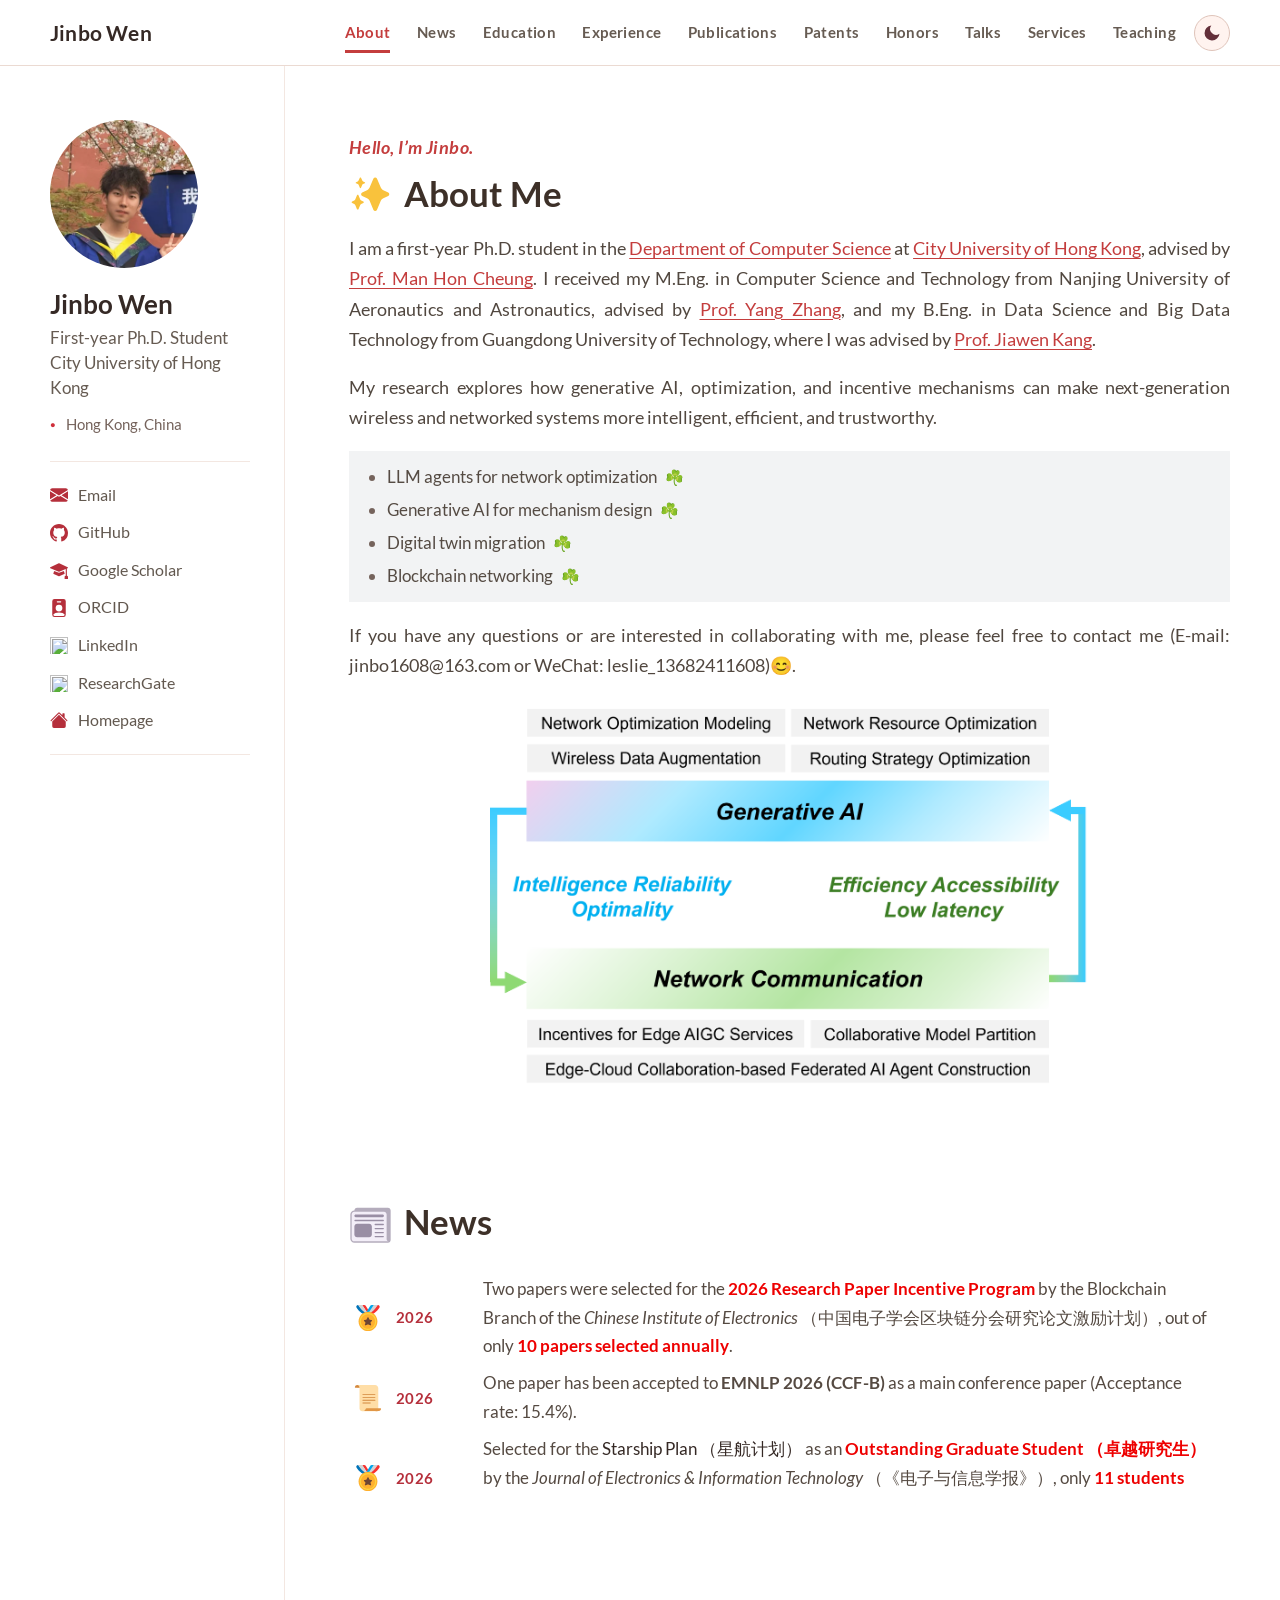
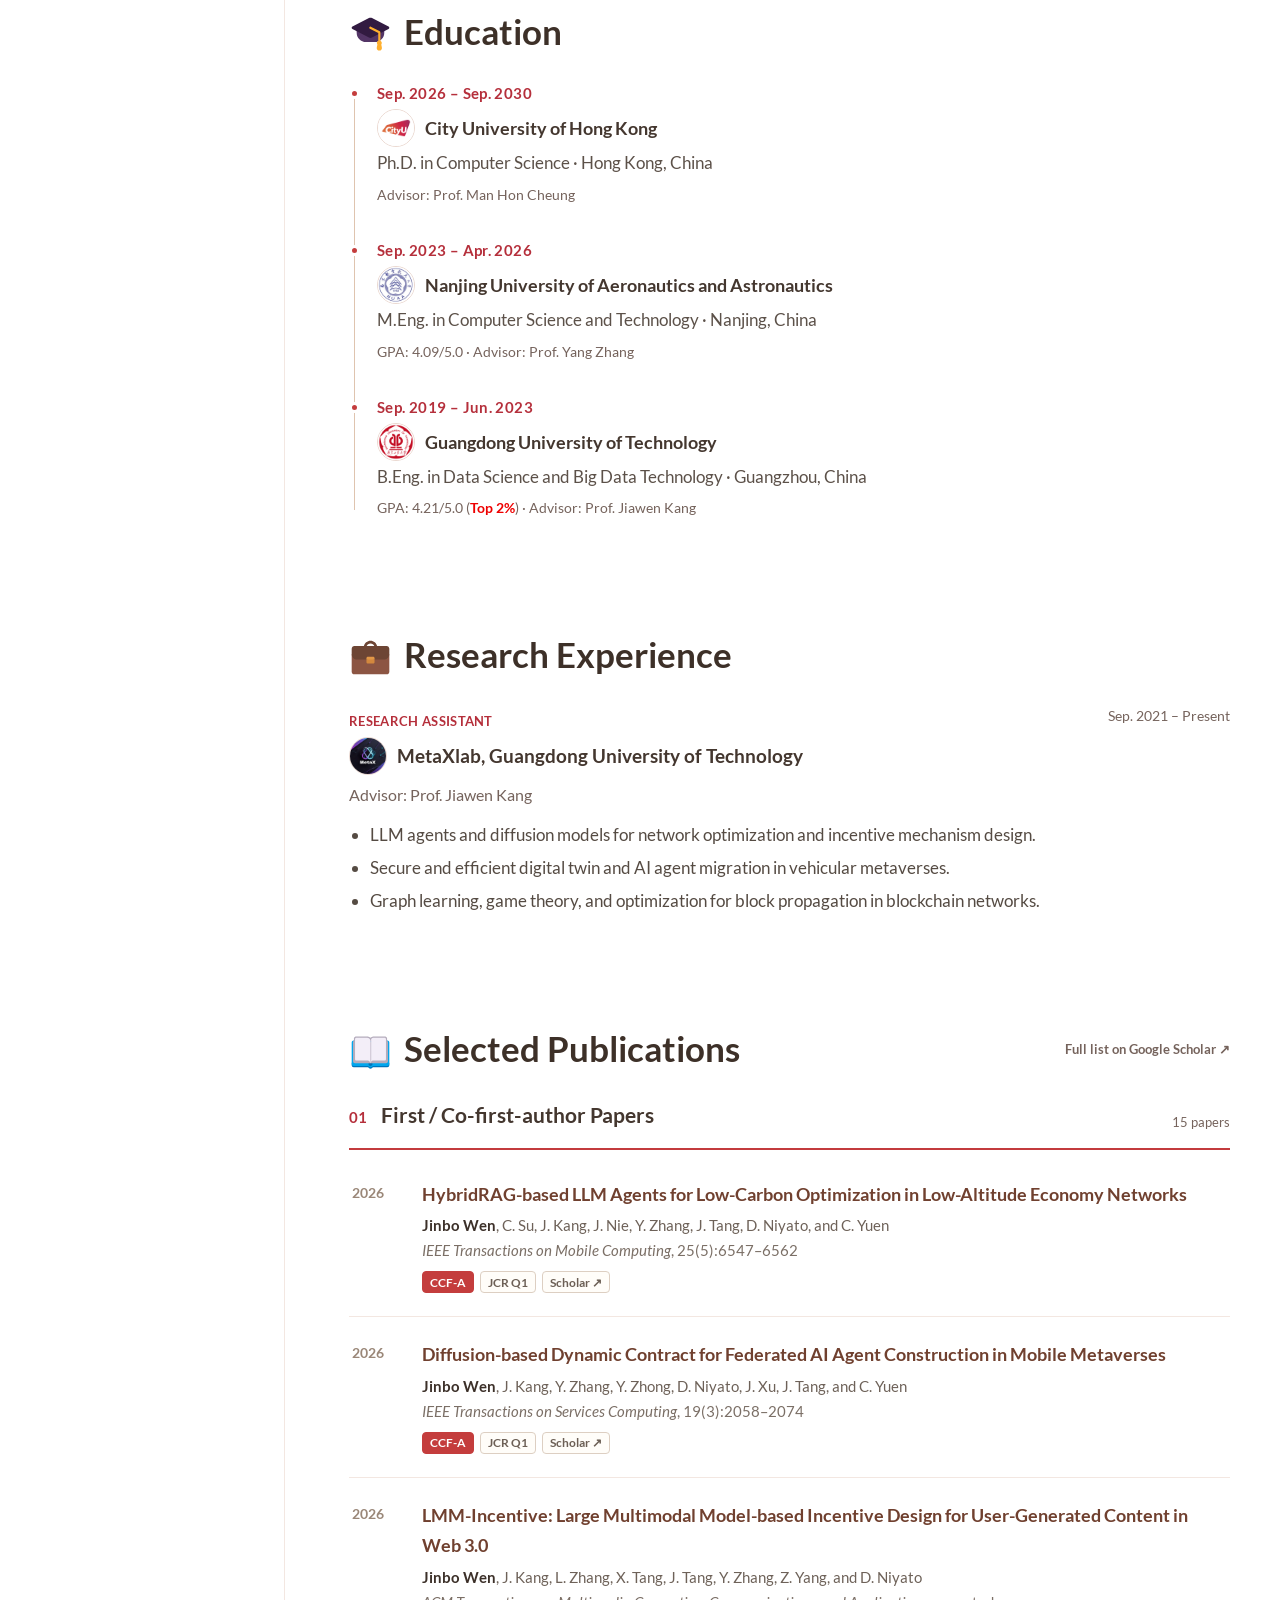
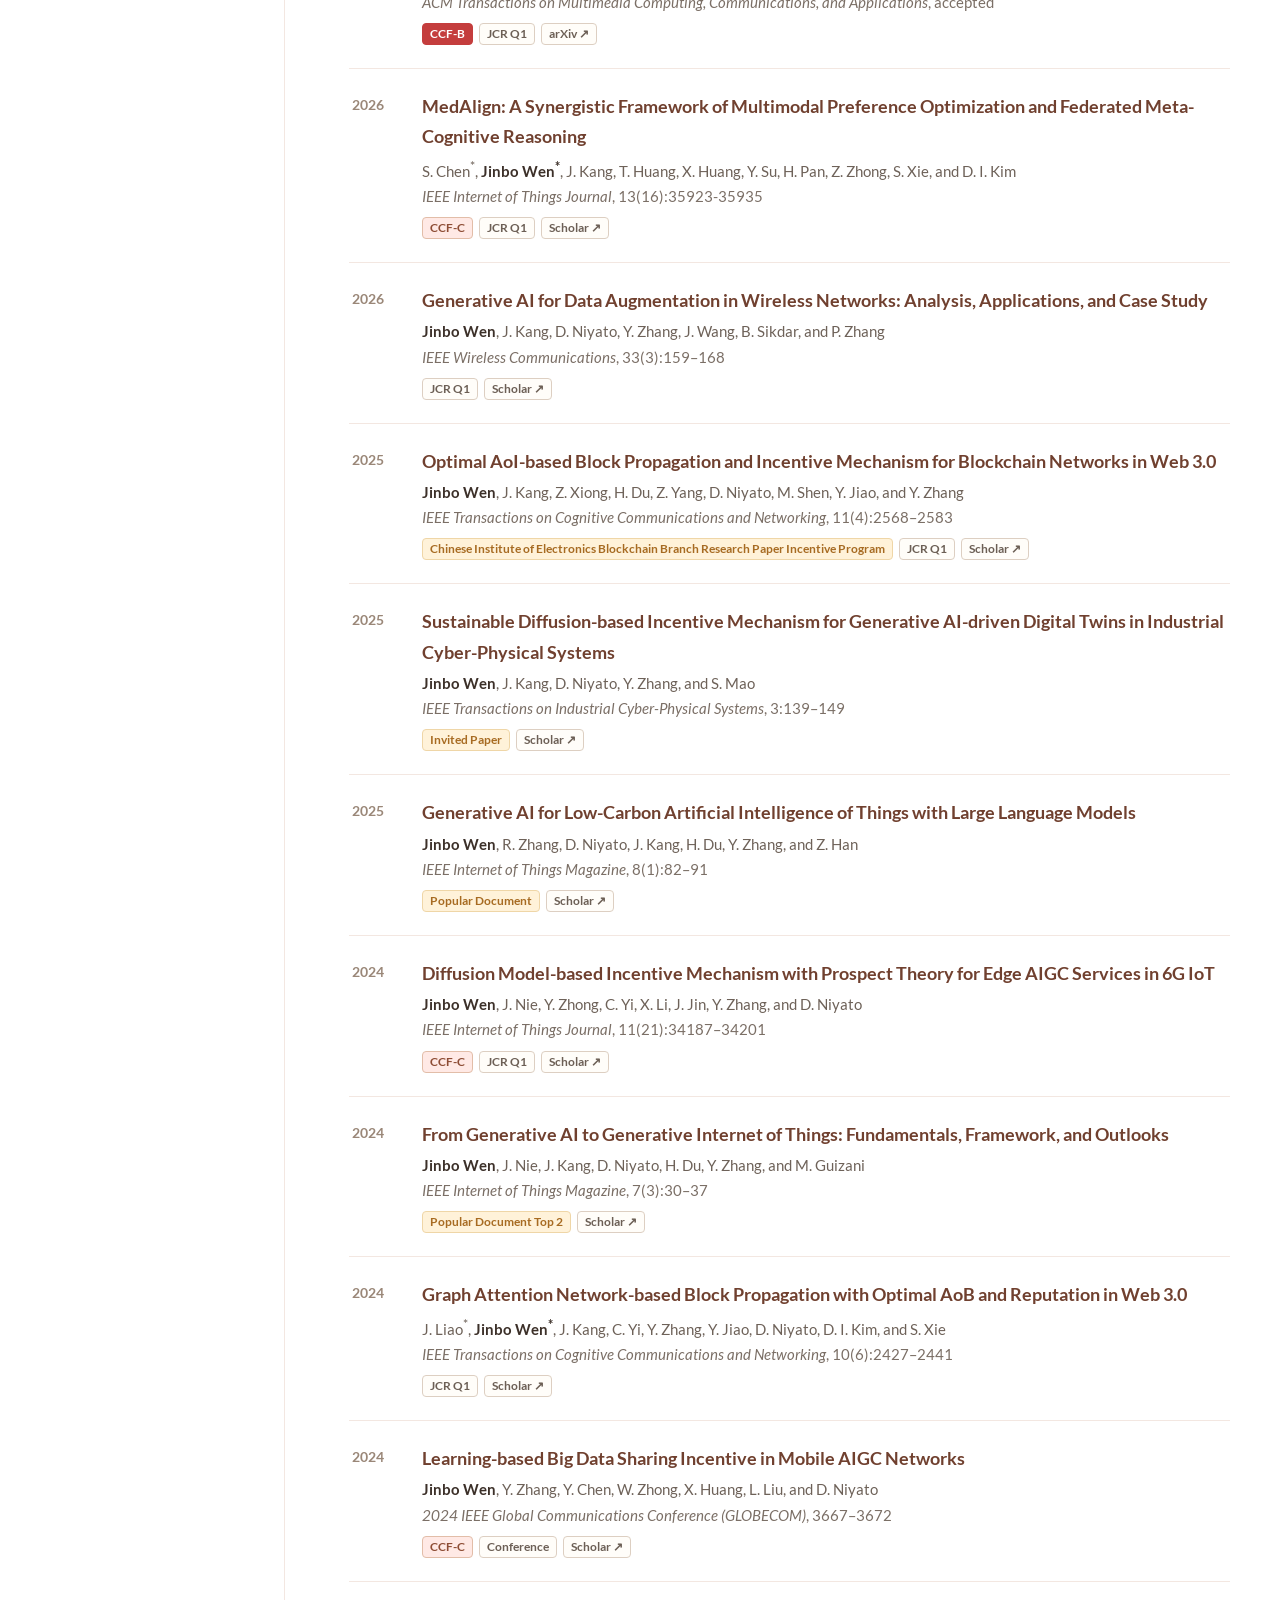
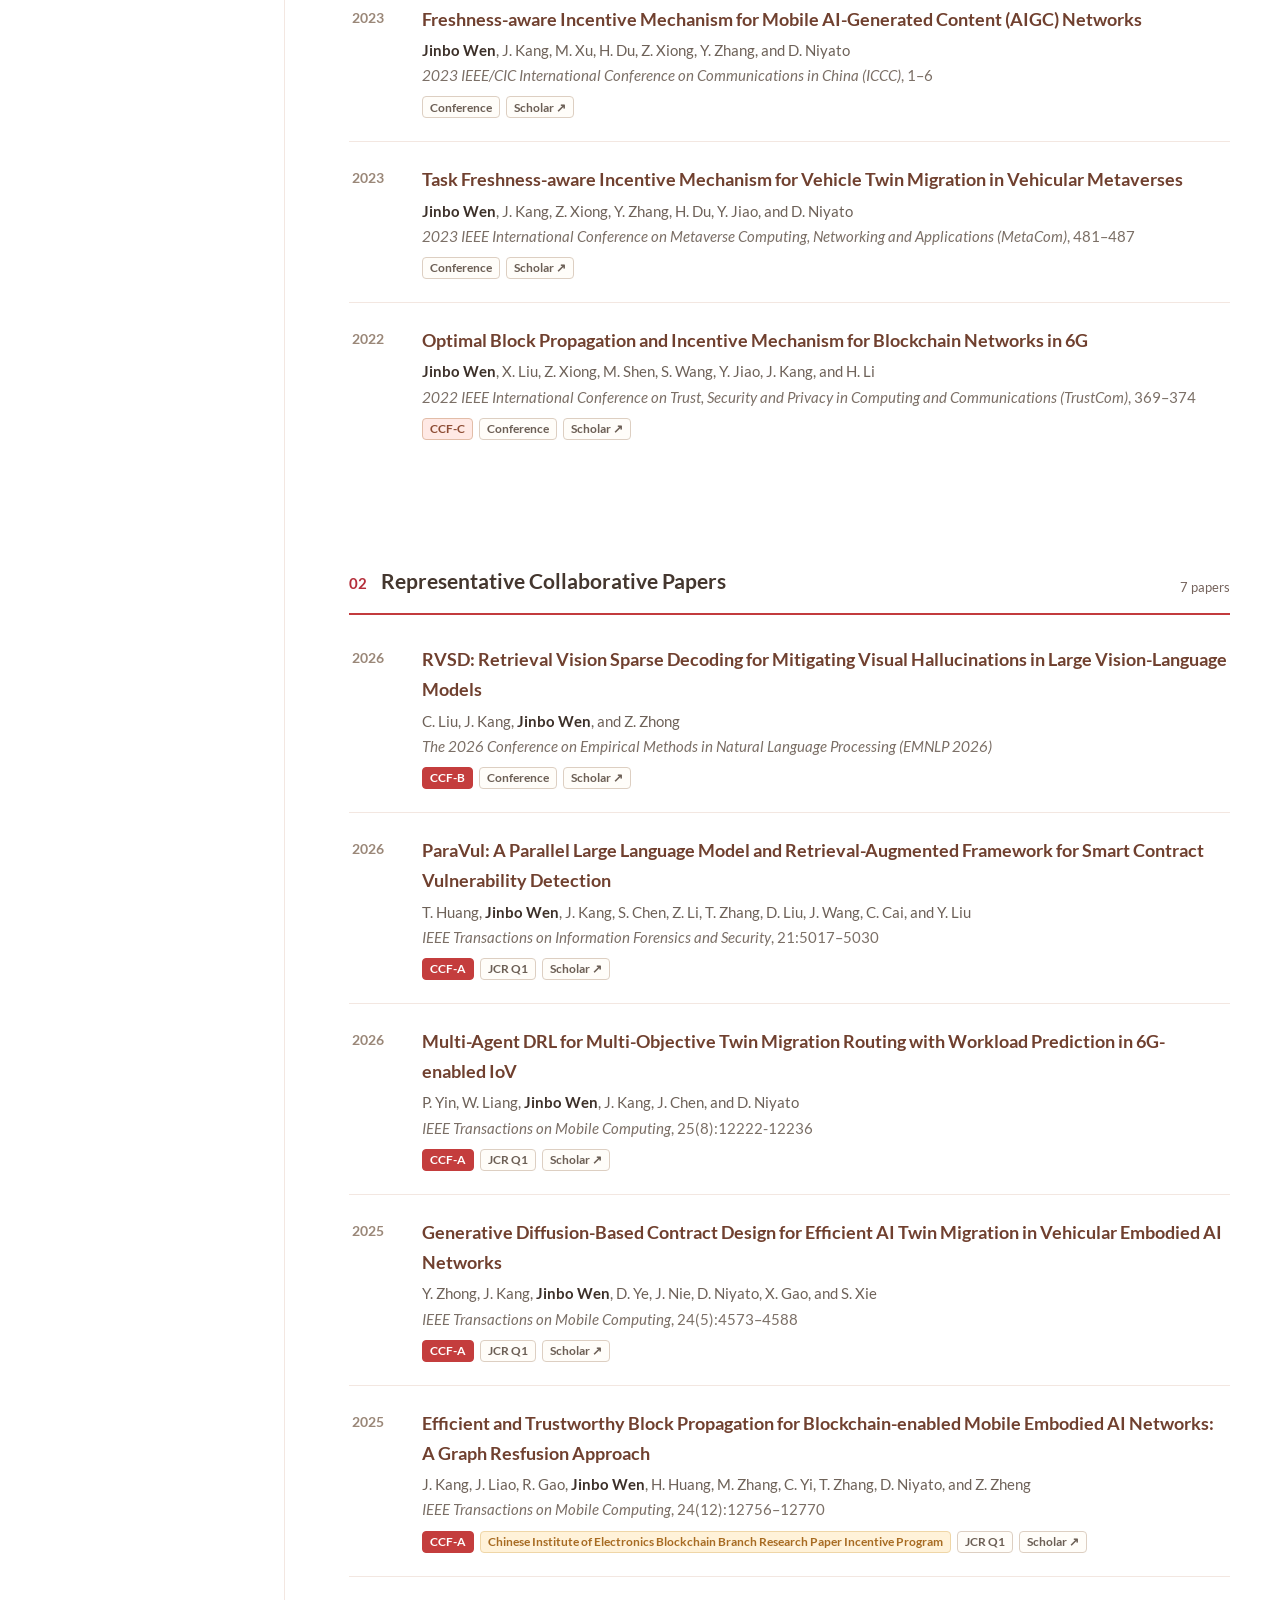
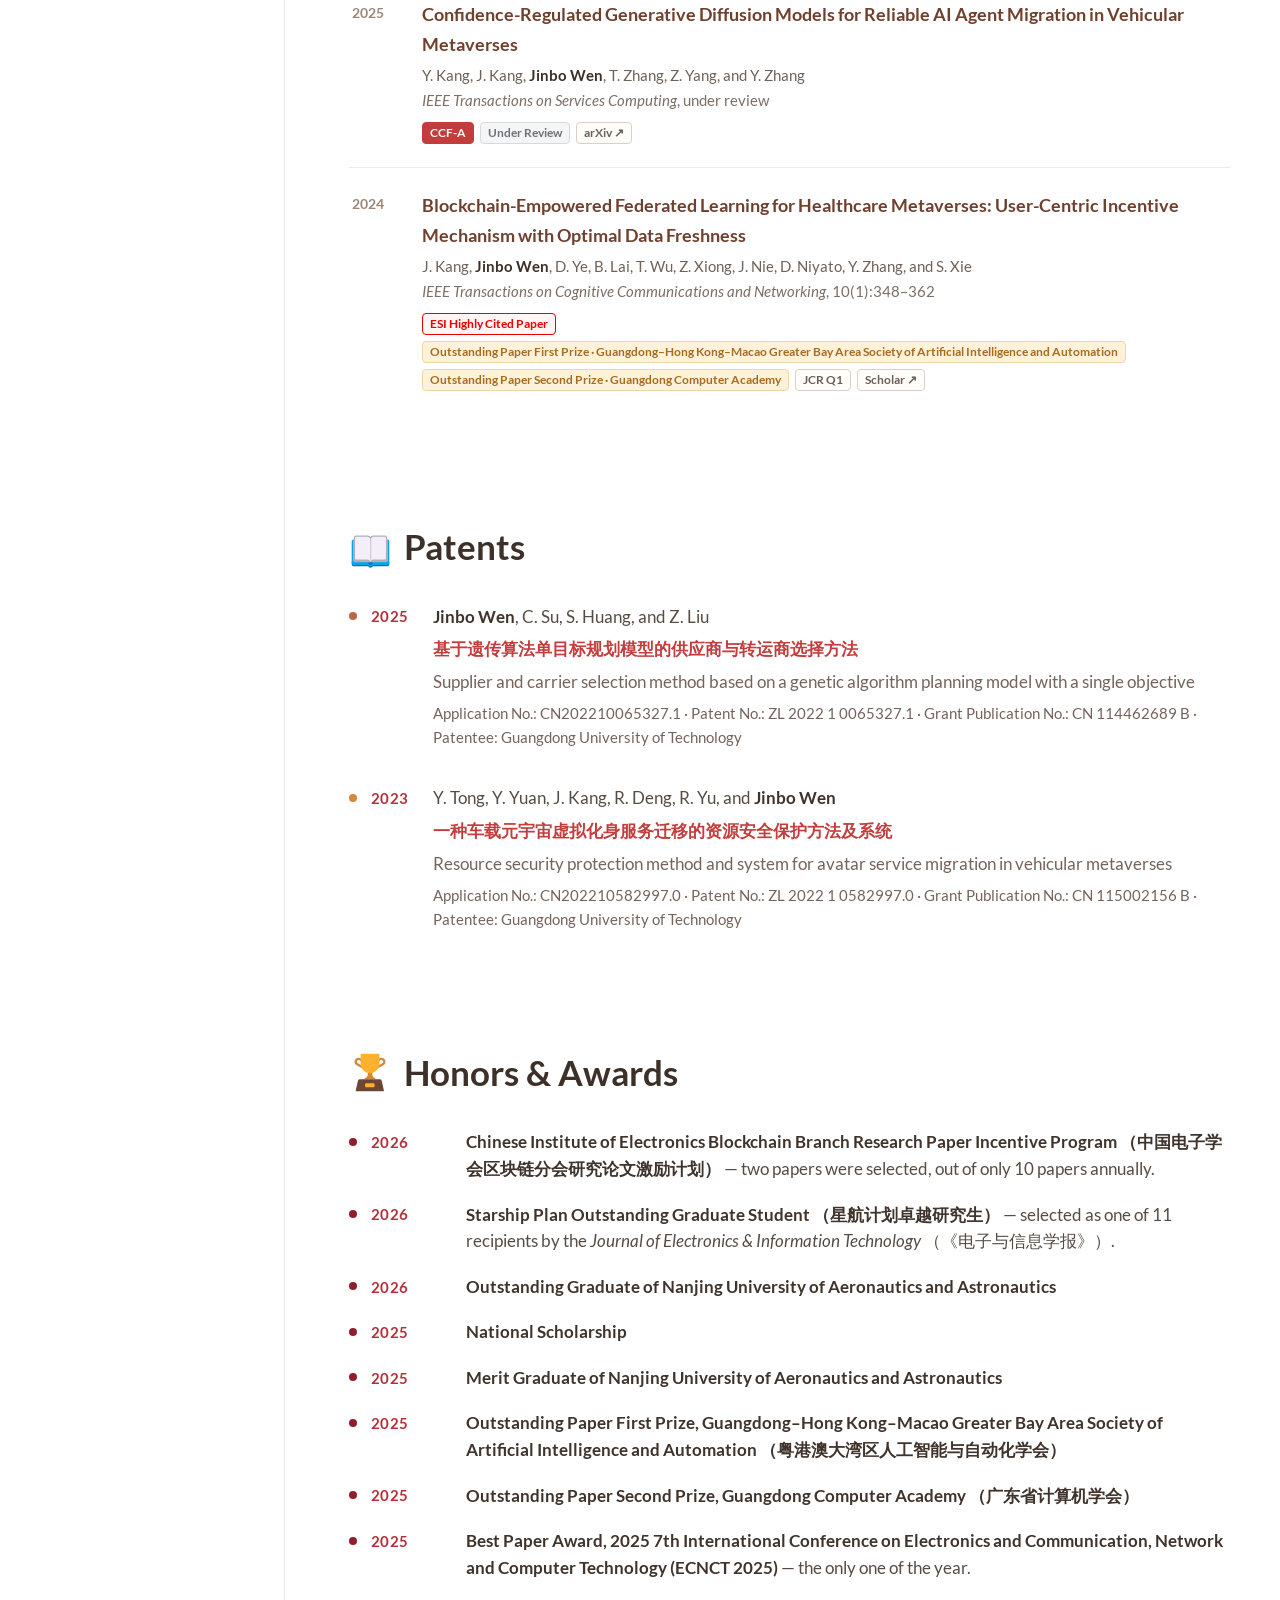
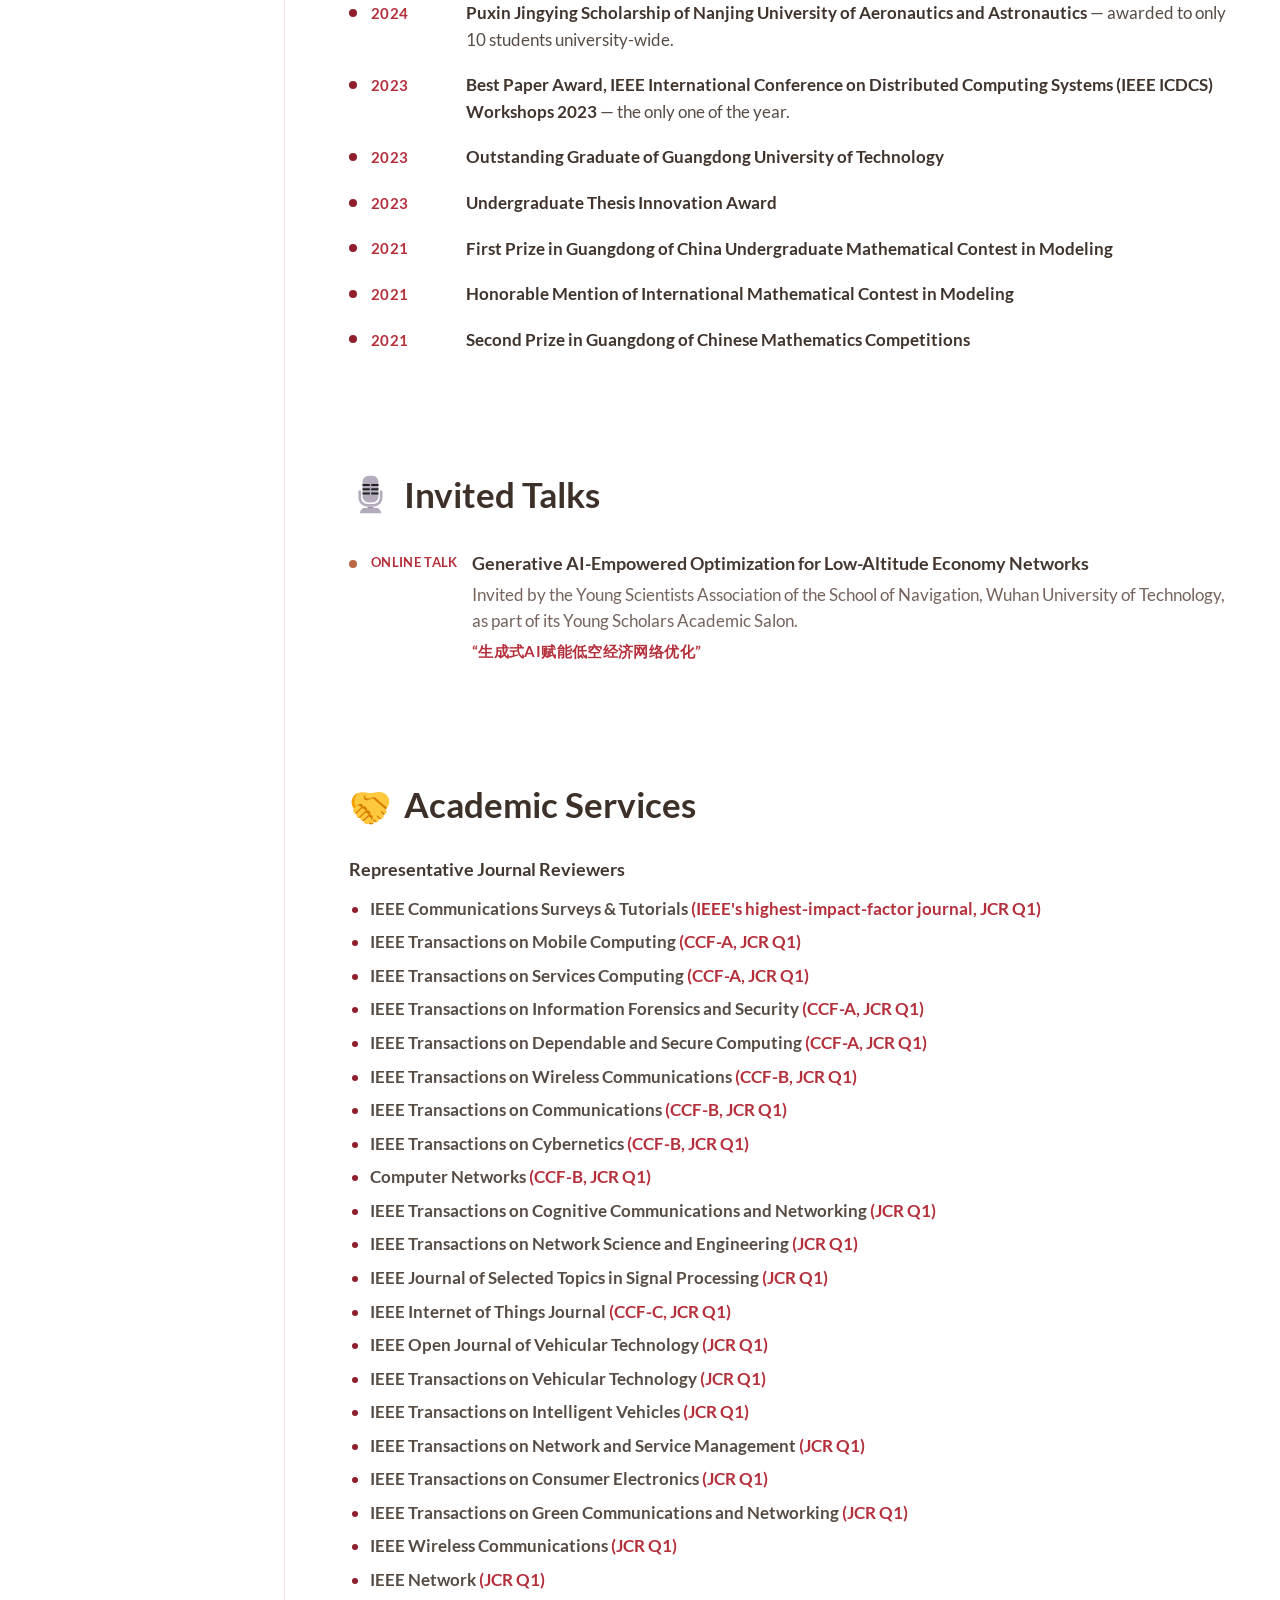
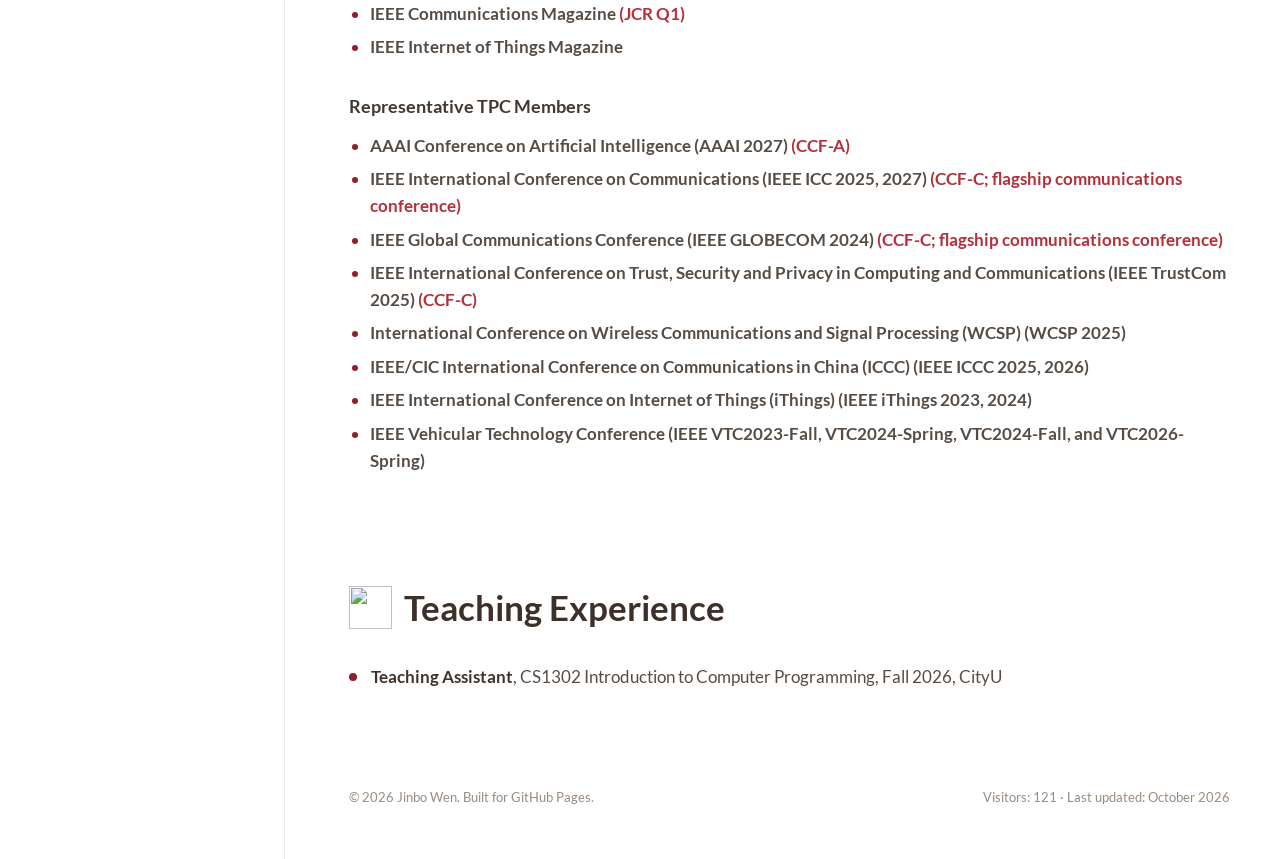
==== index.html @ 806dc409 "Update index.html" ====
<!doctype html>
<html lang="en">
<head>
  <meta charset="utf-8">
  <meta name="viewport" content="width=device-width, initial-scale=1">
  <meta name="description" content="Jinbo Wen — research in generative AI, mechanism design, and wireless networks.">
  <meta name="author" content="Jinbo Wen">
  <meta name="theme-color" content="#c43d3d">
  <title>Jinbo Wen</title>
  <script>
    (() => {
      try {
        const savedTheme = localStorage.getItem('theme');
        const systemTheme = window.matchMedia('(prefers-color-scheme: dark)').matches ? 'dark' : 'light';
        document.documentElement.dataset.theme = savedTheme || systemTheme;
      } catch (error) {
        document.documentElement.dataset.theme = 'light';
      }
    })();
  </script>
  <link rel="icon" href="assets/favicon.svg" type="image/svg+xml">
  <link rel="preload" href="assets/fonts/lato/Lato-Regular.woff2" as="font" type="font/woff2" crossorigin>
  <link rel="stylesheet" href="assets/css/style.css?v=20261021-mobile-layout-v2">
  <script src="assets/js/main.js?v=20260821-umami" defer></script>
  <script defer src="https://cloud.umami.is/script.js" data-website-id="503cabd6-53f9-453b-8d97-c8c85639f7c7"></script>
</head>
<body>
  <a class="skip-link" href="#main-content">Skip to content</a>

  <header class="site-header">
    <div class="header-inner">
      <a class="site-title" href="#about" aria-label="Jinbo Wen, home">Jinbo Wen</a>
      <div class="header-actions">
        <nav id="site-nav" class="site-nav" aria-label="Primary navigation">
          <a href="#about">About</a>
          <a href="#news">News</a>
          <a href="#education">Education</a>
          <a href="#experience">Experience</a>
          <a href="#publications">Publications</a>
          <a href="#patents">Patents</a>
          <a href="#honors">Honors</a>
          <a href="#invited-talks">Talks</a>
          <a href="#service">Services</a>
          <a href="#teaching">Teaching</a>
        </nav>
        <button class="theme-toggle" type="button" aria-label="Switch to dark mode" title="Switch to dark mode">
          <svg class="theme-icon theme-icon--moon" viewBox="0 0 24 24" aria-hidden="true"><path d="M21 12.8A9 9 0 1 1 11.2 3 7 7 0 0 0 21 12.8Z"/></svg>
          <svg class="theme-icon theme-icon--sun" viewBox="0 0 24 24" aria-hidden="true"><path d="M12 7.2A4.8 4.8 0 1 0 12 16.8 4.8 4.8 0 0 0 12 7.2ZM12 1.5 13.2 4 10.8 4 12 1.5ZM12 22.5 10.8 20 13.2 20 12 22.5ZM1.5 12 4 10.8 4 13.2 1.5 12ZM22.5 12 20 13.2 20 10.8 22.5 12ZM4.6 4.6 7.2 5.5 5.5 7.2 4.6 4.6ZM19.4 19.4 16.8 18.5 18.5 16.8 19.4 19.4ZM4.6 19.4 5.5 16.8 7.2 18.5 4.6 19.4ZM19.4 4.6 18.5 7.2 16.8 5.5 19.4 4.6Z"/></svg>
        </button>
        <button class="nav-toggle" type="button" aria-expanded="false" aria-controls="site-nav">
          <span class="sr-only">Toggle navigation</span>
          <span></span><span></span><span></span>
        </button>
      </div>
    </div>
  </header>

  <div class="page-shell">
    <aside class="profile" aria-label="Profile">
      <div class="profile-sticky">
        <div class="avatar">
          <img src="images/profile.webp" alt="Jinbo Wen in graduation attire" width="640" height="640" fetchpriority="high" decoding="async">
        </div>
        <h1>Jinbo Wen</h1>
        <p class="profile-role">First-year Ph.D. Student<br>City University of Hong Kong</p>
        <p class="profile-location"><span aria-hidden="true">●</span> Hong Kong, China</p>

        <ul class="contact-list">
          <li>
            <a href="mailto:jinbo1608@163.com">
              <img class="contact-icon" src="assets/icons/contact/envelope-fill.svg" alt="" aria-hidden="true"><span>Email</span>
            </a>
          </li>
          <li>
            <a href="https://github.com/JinboWen1019" target="_blank" rel="noopener noreferrer">
              <img class="contact-icon" src="assets/icons/contact/github.svg" alt="" aria-hidden="true"><span>GitHub</span>
            </a>
          </li>
          <li>
            <a href="https://scholar.google.com/citations?user=IOGP8E8AAAAJ&amp;hl=en" target="_blank" rel="noopener noreferrer">
              <img class="contact-icon" src="assets/icons/contact/mortarboard-fill.svg" alt="" aria-hidden="true"><span>Google Scholar</span>
            </a>
          </li>
          <li>
            <a href="https://orcid.org/0009-0002-6567-7277" target="_blank" rel="noopener noreferrer">
              <img class="contact-icon" src="assets/icons/contact/person-badge-fill.svg" alt="" aria-hidden="true"><span>ORCID</span>
            </a>
          </li>
          <li>
            <a href="https://www.linkedin.com/in/jinbo-wen-53372b295/" target="_blank" rel="noopener noreferrer">
              <img class="contact-icon" src="assets/icons/contact/linkedin.svg" alt="" aria-hidden="true"><span>LinkedIn</span>
            </a>
          </li>
          <li>
            <a href="https://www.researchgate.net/profile/Jinbo-Wen?ev=prf_overview" target="_blank" rel="noopener noreferrer">
              <img class="contact-icon" src="assets/icons/contact/researchgate.svg" alt="" aria-hidden="true"><span>ResearchGate</span>
            </a>
          </li>
          <li>
            <a href="https://jinbowen1019.github.io/">
              <img class="contact-icon" src="assets/icons/contact/house-fill.svg" alt="" aria-hidden="true"><span>Homepage</span>
            </a>
          </li>
        </ul>

      </div>
    </aside>

    <main id="main-content" class="content">
      <section id="about" class="section section--first">
        <span class="eyebrow">Hello, I’m Jinbo.</span>
        <div class="section-heading section-heading--about">
          <span class="section-icon"><img src="assets/icons/fluent-emoji/about-flat.svg" alt="" aria-hidden="true"></span>
          <h2>About Me</h2>
        </div>
        <p>
          I am a first-year Ph.D. student in the <a href="https://www.cityu.edu.hk/cs/" target="_blank" rel="noopener noreferrer">Department of Computer Science</a>
          at <a href="https://www.cityu.edu.hk/" target="_blank" rel="noopener noreferrer">City University of Hong Kong</a>, advised by
          <a href="https://www.cs.cityu.edu.hk/~mhcheung/" target="_blank" rel="noopener noreferrer">Prof. Man Hon Cheung</a>.
          I received my M.Eng. in Computer Science and Technology from Nanjing University of Aeronautics and Astronautics,
          advised by <a href="https://opt-yang.github.io/" target="_blank" rel="noopener noreferrer">Prof. Yang Zhang</a>,
          and my B.Eng. in Data Science and Big Data Technology from Guangdong University of Technology,
          where I was advised by <a href="https://teacher.gdut.edu.cn/kangjiawen/zh_CN/index.htm" target="_blank" rel="noopener noreferrer">Prof. Jiawen Kang</a>.
        </p>
        <p>
          My research explores how generative AI, optimization, and incentive mechanisms can make next-generation
          wireless and networked systems more intelligent, efficient, and trustworthy.
        </p>
        <ul class="research-topics" aria-label="Current research topics">
          <li>LLM agents for network optimization&nbsp;<span aria-hidden="true">&#x2618;&#xfe0f;</span></li>
          <li>Generative AI for mechanism design&nbsp;<span aria-hidden="true">&#x2618;&#xfe0f;</span></li>
          <li>Digital twin migration&nbsp;<span aria-hidden="true">&#x2618;&#xfe0f;</span></li>
          <li>Blockchain networking&nbsp;<span aria-hidden="true">&#x2618;&#xfe0f;</span></li>
        </ul>
        <p>
          If you have any questions or are interested in collaborating with me, please feel free to contact me
          (E-mail: jinbo1608@163.com or WeChat: leslie_13682411608)😊.
        </p>

        <figure class="research-overview">
          <a href="images/research/research-overview.webp" target="_blank" rel="noopener noreferrer" aria-label="View full-size research overview">
            <img src="images/research/research-overview.webp" alt="Two-way interaction between generative AI and network communication: AI for network optimization modeling, resource optimization, wireless data augmentation, and routing; networking for edge AIGC incentives, collaborative model partition, and federated AI agent construction" width="2640" height="1677" loading="lazy" decoding="async">
          </a>
        </figure>
      </section>

      <section id="news" class="section">
        <div class="section-heading">
          <span class="section-icon"><img src="assets/icons/fluent-emoji/news-flat.svg" alt="" aria-hidden="true"></span>
          <h2>News</h2>
        </div>
        <div class="news-list">
          <article><img class="news-icon" src="assets/icons/fluent-emoji/news-award-flat.svg" alt="" aria-hidden="true"><time datetime="2026">2026</time><p>Two papers were selected for the <strong class="news-highlight">2026 Research Paper Incentive Program</strong> by the Blockchain Branch of the <em>Chinese Institute of Electronics</em> <span lang="zh-CN">（中国电子学会区块链分会研究论文激励计划）</span>, out of only <strong class="news-highlight">10 papers selected annually</strong>.</p></article>
          <article><img class="news-icon" src="assets/icons/fluent-emoji/news-paper-flat.svg" alt="" aria-hidden="true"><time datetime="2026">2026</time><p>One paper has been accepted to <strong>EMNLP 2026 (CCF-B)</strong> as a main conference paper (Acceptance rate: 15.4%).</p></article>
          <article><img class="news-icon" src="assets/icons/fluent-emoji/news-award-flat.svg" alt="" aria-hidden="true"><time datetime="2026">2026</time><p>Selected for the <span class="news-plain">Starship Plan <span lang="zh-CN">（星航计划）</span></span> as an <strong class="news-highlight">Outstanding Graduate Student <span lang="zh-CN">（卓越研究生）</span></strong> by the <em>Journal of Electronics &amp; Information Technology</em> <span lang="zh-CN">（《电子与信息学报》）</span>, only <strong class="news-highlight">11 students were selected nationwide</strong>.</p></article>
          <article><img class="news-icon" src="assets/icons/fluent-emoji/news-education-flat.svg" alt="" aria-hidden="true"><time datetime="2026">2026</time><p>Named an <strong class="news-highlight">Outstanding Graduate</strong> of Nanjing University of Aeronautics and Astronautics.</p></article>
          <article><img class="news-icon" src="assets/icons/fluent-emoji/news-paper-flat.svg" alt="" aria-hidden="true"><time datetime="2026">2026</time><p>Our work on HybridRAG-based LLM agents was published in <strong>IEEE TMC (CCF-A)</strong>.</p></article>
          <article><img class="news-icon" src="assets/icons/fluent-emoji/news-paper-flat.svg" alt="" aria-hidden="true"><time datetime="2026">2026</time><p>Our diffusion-based dynamic contract work was published in <strong>IEEE TSC (CCF-A)</strong>.</p></article>
          <article><img class="news-icon" src="assets/icons/fluent-emoji/news-award-flat.svg" alt="" aria-hidden="true"><time datetime="2025">2025</time><p>One paper was awarded the Outstanding Paper <strong class="news-highlight">First Prize <span lang="zh-CN">（一等奖）</span></strong> from the Guangdong–Hong Kong–Macao Greater Bay Area Society of Artificial Intelligence and Automation <span lang="zh-CN">（粤港澳大湾区人工智能与自动化学会）</span>.</p></article>
          <article><img class="news-icon" src="assets/icons/fluent-emoji/news-award-flat.svg" alt="" aria-hidden="true"><time datetime="2025">2025</time><p>One paper was awarded the Outstanding Paper <strong class="news-highlight">Second Prize <span lang="zh-CN">（二等奖）</span></strong> from the Guangdong Computer Academy <span lang="zh-CN">（广东省计算机学会）</span>.</p></article>
          <article><img class="news-icon" src="assets/icons/fluent-emoji/news-award-flat.svg" alt="" aria-hidden="true"><time datetime="2024">2024</time><p>Received the <strong class="news-highlight">Puxin Jingying Scholarship</strong> of Nanjing University of Aeronautics and Astronautics, awarded to only 10 students university-wide.</p></article>
          <article><img class="news-icon" src="assets/icons/fluent-emoji/news-education-flat.svg" alt="" aria-hidden="true"><time datetime="2023">2023</time><p>Named an <strong class="news-highlight">Outstanding Graduate</strong> of Guangdong University of Technology.</p></article>
        </div>
      </section>

      <section id="education" class="section">
        <div class="section-heading">
          <span class="section-icon"><img src="assets/icons/fluent-emoji/education-flat.svg" alt="" aria-hidden="true"></span>
          <h2>Education</h2>
        </div>
        <div class="timeline">
          <article>
            <div class="timeline-marker"></div>
            <div class="timeline-date">Sep. 2026 – Sep. 2030</div>
            <h3 class="institution-name"><img class="institution-logo" src="images/institutions/cityu.webp" alt="" aria-hidden="true" width="192" height="192" loading="lazy" decoding="async"><span>City University of Hong Kong</span></h3>
            <p>Ph.D. in Computer Science · Hong Kong, China</p>
            <small>Advisor: Prof. Man Hon Cheung</small>
          </article>
          <article>
            <div class="timeline-marker"></div>
            <div class="timeline-date">Sep. 2023 – Apr. 2026</div>
            <h3 class="institution-name"><img class="institution-logo" src="images/institutions/nuaa.webp" alt="" aria-hidden="true" width="192" height="192" loading="lazy" decoding="async"><span>Nanjing University of Aeronautics and Astronautics</span></h3>
            <p>M.Eng. in Computer Science and Technology · Nanjing, China</p>
            <small>GPA: 4.09/5.0 · Advisor: Prof. Yang Zhang</small>
          </article>
          <article>
            <div class="timeline-marker"></div>
            <div class="timeline-date">Sep. 2019 – Jun. 2023</div>
            <h3 class="institution-name"><img class="institution-logo" src="images/institutions/gdut.webp" alt="" aria-hidden="true" width="192" height="192" loading="lazy" decoding="async"><span>Guangdong University of Technology</span></h3>
            <p>B.Eng. in Data Science and Big Data Technology · Guangzhou, China</p>
            <small>GPA: 4.21/5.0 (<strong class="rank-highlight">Top 2%</strong>) · Advisor: Prof. Jiawen Kang</small>
          </article>
        </div>
      </section>

      <section id="experience" class="section">
        <div class="section-heading">
          <span class="section-icon"><img src="assets/icons/fluent-emoji/experience-flat.svg" alt="" aria-hidden="true"></span>
          <h2>Research Experience</h2>
        </div>
        <article class="experience-card">
          <div class="experience-head">
            <div>
              <span class="experience-label">Research Assistant</span>
              <h3 class="institution-name"><img class="institution-logo institution-logo--lab" src="images/institutions/metaxlab.webp" alt="" aria-hidden="true" width="192" height="192" loading="lazy" decoding="async"><span>MetaXlab, Guangdong University of Technology</span></h3>
            </div>
            <time>Sep. 2021 – Present</time>
          </div>
          <p>Advisor: Prof. Jiawen Kang</p>
          <ul>
            <li>LLM agents and diffusion models for network optimization and incentive mechanism design.</li>
            <li>Secure and efficient digital twin and AI agent migration in vehicular metaverses.</li>
            <li>Graph learning, game theory, and optimization for block propagation in blockchain networks.</li>
          </ul>
        </article>
      </section>

      <section id="publications" class="section publications-section">
        <div class="section-heading">
          <span class="section-icon"><img src="assets/icons/fluent-emoji/publications-flat.svg" alt="" aria-hidden="true"></span>
          <h2>Selected Publications</h2>
          <a class="section-more" href="https://scholar.google.com/citations?user=IOGP8E8AAAAJ&amp;hl=en" target="_blank" rel="noopener noreferrer">Full list on Google Scholar ↗</a>
        </div>
        <div class="publication-group">
          <div class="publication-group-title">
            <div>
              <span class="group-index">01</span>
              <h3>First / Co-first-author Papers</h3>
            </div>
            <span class="group-count">15 papers</span>
          </div>

          <article class="publication">
            <div class="pub-year">2026</div>
            <div class="pub-body">
              <a class="pub-title" href="https://scholar.google.com/scholar?q=HybridRAG-based+LLM+Agents+for+Low-Carbon+Optimization+in+Low-Altitude+Economy+Networks" target="_blank" rel="noopener noreferrer">HybridRAG-based LLM Agents for Low-Carbon Optimization in Low-Altitude Economy Networks</a>
              <p class="pub-authors"><strong>Jinbo Wen</strong>, C. Su, J. Kang, J. Nie, Y. Zhang, J. Tang, D. Niyato, and C. Yuen</p>
              <p class="pub-venue"><em>IEEE Transactions on Mobile Computing</em>, 25(5):6547–6562</p>
              <div class="pub-tags"><span class="tag tag--primary">CCF-A</span><span class="tag">JCR Q1</span><a href="https://scholar.google.com/scholar?q=HybridRAG-based+LLM+Agents+for+Low-Carbon+Optimization+in+Low-Altitude+Economy+Networks" target="_blank" rel="noopener noreferrer">Scholar ↗</a></div>
            </div>
          </article>

          <article class="publication">
            <div class="pub-year">2026</div>
            <div class="pub-body">
              <a class="pub-title" href="https://scholar.google.com/scholar?q=Diffusion-based+Dynamic+Contract+for+Federated+AI+Agent+Construction+in+Mobile+Metaverses" target="_blank" rel="noopener noreferrer">Diffusion-based Dynamic Contract for Federated AI Agent Construction in Mobile Metaverses</a>
              <p class="pub-authors"><strong>Jinbo Wen</strong>, J. Kang, Y. Zhang, Y. Zhong, D. Niyato, J. Xu, J. Tang, and C. Yuen</p>
              <p class="pub-venue"><em>IEEE Transactions on Services Computing</em>, 19(3):2058–2074</p>
              <div class="pub-tags"><span class="tag tag--primary">CCF-A</span><span class="tag">JCR Q1</span><a href="https://scholar.google.com/scholar?q=Diffusion-based+Dynamic+Contract+for+Federated+AI+Agent+Construction+in+Mobile+Metaverses" target="_blank" rel="noopener noreferrer">Scholar ↗</a></div>
            </div>
          </article>

          <article class="publication">
            <div class="pub-year">2026</div>
            <div class="pub-body">
              <a class="pub-title" href="https://arxiv.org/abs/2510.04765" target="_blank" rel="noopener noreferrer">LMM-Incentive: Large Multimodal Model-based Incentive Design for User-Generated Content in Web 3.0</a>
              <p class="pub-authors"><strong>Jinbo Wen</strong>, J. Kang, L. Zhang, X. Tang, J. Tang, Y. Zhang, Z. Yang, and D. Niyato</p>
              <p class="pub-venue"><em>ACM Transactions on Multimedia Computing, Communications, and Applications</em>, accepted</p>
              <div class="pub-tags"><span class="tag tag--primary">CCF-B</span><span class="tag">JCR Q1</span><a href="https://arxiv.org/abs/2510.04765" target="_blank" rel="noopener noreferrer">arXiv ↗</a></div>
            </div>
          </article>

          <article class="publication">
            <div class="pub-year">2026</div>
            <div class="pub-body">
              <a class="pub-title" href="https://scholar.google.com/scholar?q=MedAlign+A+Synergistic+Framework+of+Multimodal+Preference+Optimization+and+Federated+Meta-Cognitive+Reasoning" target="_blank" rel="noopener noreferrer">MedAlign: A Synergistic Framework of Multimodal Preference Optimization and Federated Meta-Cognitive Reasoning</a>
              <p class="pub-authors">S. Chen<sup>*</sup>, <strong>Jinbo Wen<sup>*</sup></strong>, J. Kang, T. Huang, X. Huang, Y. Su, H. Pan, Z. Zhong, S. Xie, and D. I. Kim</p>
              <p class="pub-venue"><em>IEEE Internet of Things Journal</em>, 13(16):35923-35935</p>
              <div class="pub-tags"><span class="tag tag--blue">CCF-C</span><span class="tag">JCR Q1</span><a href="https://scholar.google.com/scholar?q=MedAlign+A+Synergistic+Framework+of+Multimodal+Preference+Optimization+and+Federated+Meta-Cognitive+Reasoning" target="_blank" rel="noopener noreferrer">Scholar ↗</a></div>
            </div>
          </article>

          <article class="publication">
            <div class="pub-year">2026</div>
            <div class="pub-body">
              <a class="pub-title" href="https://scholar.google.com/scholar?q=Generative+AI+for+Data+Augmentation+in+Wireless+Networks+Analysis+Applications+and+Case+Study" target="_blank" rel="noopener noreferrer">Generative AI for Data Augmentation in Wireless Networks: Analysis, Applications, and Case Study</a>
              <p class="pub-authors"><strong>Jinbo Wen</strong>, J. Kang, D. Niyato, Y. Zhang, J. Wang, B. Sikdar, and P. Zhang</p>
              <p class="pub-venue"><em>IEEE Wireless Communications</em>, 33(3):159–168</p>
              <div class="pub-tags"><span class="tag">JCR Q1</span><a href="https://scholar.google.com/scholar?q=Generative+AI+for+Data+Augmentation+in+Wireless+Networks+Analysis+Applications+and+Case+Study" target="_blank" rel="noopener noreferrer">Scholar ↗</a></div>
            </div>
          </article>

          <article class="publication">
            <div class="pub-year">2025</div>
            <div class="pub-body">
              <a class="pub-title" href="https://scholar.google.com/scholar?q=Optimal+AoI-based+Block+Propagation+and+Incentive+Mechanism+for+Blockchain+Networks+in+Web+3.0" target="_blank" rel="noopener noreferrer">Optimal AoI-based Block Propagation and Incentive Mechanism for Blockchain Networks in Web 3.0</a>
              <p class="pub-authors"><strong>Jinbo Wen</strong>, J. Kang, Z. Xiong, H. Du, Z. Yang, D. Niyato, M. Shen, Y. Jiao, and Y. Zhang</p>
              <p class="pub-venue"><em>IEEE Transactions on Cognitive Communications and Networking</em>, 11(4):2568–2583</p>
              <div class="pub-tags"><span class="tag tag--award">Chinese Institute of Electronics Blockchain Branch Research Paper Incentive Program</span><span class="tag">JCR Q1</span><a href="https://scholar.google.com/scholar?q=Optimal+AoI-based+Block+Propagation+and+Incentive+Mechanism+for+Blockchain+Networks+in+Web+3.0" target="_blank" rel="noopener noreferrer">Scholar ↗</a></div>
            </div>
          </article>

          <article class="publication">
            <div class="pub-year">2025</div>
            <div class="pub-body">
              <a class="pub-title" href="https://scholar.google.com/scholar?q=Sustainable+Diffusion-based+Incentive+Mechanism+for+Generative+AI-driven+Digital+Twins+in+Industrial+Cyber-Physical+Systems" target="_blank" rel="noopener noreferrer">Sustainable Diffusion-based Incentive Mechanism for Generative AI-driven Digital Twins in Industrial Cyber-Physical Systems</a>
              <p class="pub-authors"><strong>Jinbo Wen</strong>, J. Kang, D. Niyato, Y. Zhang, and S. Mao</p>
              <p class="pub-venue"><em>IEEE Transactions on Industrial Cyber-Physical Systems</em>, 3:139–149</p>
              <div class="pub-tags"><span class="tag tag--award">Invited Paper</span><a href="https://scholar.google.com/scholar?q=Sustainable+Diffusion-based+Incentive+Mechanism+for+Generative+AI-driven+Digital+Twins+in+Industrial+Cyber-Physical+Systems" target="_blank" rel="noopener noreferrer">Scholar ↗</a></div>
            </div>
          </article>

          <article class="publication">
            <div class="pub-year">2025</div>
            <div class="pub-body">
              <a class="pub-title" href="https://scholar.google.com/scholar?q=Generative+AI+for+Low-Carbon+Artificial+Intelligence+of+Things+with+Large+Language+Models" target="_blank" rel="noopener noreferrer">Generative AI for Low-Carbon Artificial Intelligence of Things with Large Language Models</a>
              <p class="pub-authors"><strong>Jinbo Wen</strong>, R. Zhang, D. Niyato, J. Kang, H. Du, Y. Zhang, and Z. Han</p>
              <p class="pub-venue"><em>IEEE Internet of Things Magazine</em>, 8(1):82–91</p>
              <div class="pub-tags"><span class="tag tag--award">Popular Document</span><a href="https://scholar.google.com/scholar?q=Generative+AI+for+Low-Carbon+Artificial+Intelligence+of+Things+with+Large+Language+Models" target="_blank" rel="noopener noreferrer">Scholar ↗</a></div>
            </div>
          </article>

          <article class="publication">
            <div class="pub-year">2024</div>
            <div class="pub-body">
              <a class="pub-title" href="https://scholar.google.com/scholar?q=Diffusion+Model-based+Incentive+Mechanism+with+Prospect+Theory+for+Edge+AIGC+Services+in+6G+IoT" target="_blank" rel="noopener noreferrer">Diffusion Model-based Incentive Mechanism with Prospect Theory for Edge AIGC Services in 6G IoT</a>
              <p class="pub-authors"><strong>Jinbo Wen</strong>, J. Nie, Y. Zhong, C. Yi, X. Li, J. Jin, Y. Zhang, and D. Niyato</p>
              <p class="pub-venue"><em>IEEE Internet of Things Journal</em>, 11(21):34187–34201</p>
              <div class="pub-tags"><span class="tag tag--blue">CCF-C</span><span class="tag">JCR Q1</span><a href="https://scholar.google.com/scholar?q=Diffusion+Model-based+Incentive+Mechanism+with+Prospect+Theory+for+Edge+AIGC+Services+in+6G+IoT" target="_blank" rel="noopener noreferrer">Scholar ↗</a></div>
            </div>
          </article>

          <article class="publication">
            <div class="pub-year">2024</div>
            <div class="pub-body">
              <a class="pub-title" href="https://scholar.google.com/scholar?q=From+Generative+AI+to+Generative+Internet+of+Things+Fundamentals+Framework+and+Outlooks" target="_blank" rel="noopener noreferrer">From Generative AI to Generative Internet of Things: Fundamentals, Framework, and Outlooks</a>
              <p class="pub-authors"><strong>Jinbo Wen</strong>, J. Nie, J. Kang, D. Niyato, H. Du, Y. Zhang, and M. Guizani</p>
              <p class="pub-venue"><em>IEEE Internet of Things Magazine</em>, 7(3):30–37</p>
              <div class="pub-tags"><span class="tag tag--award">Popular Document Top 2</span><a href="https://scholar.google.com/scholar?q=From+Generative+AI+to+Generative+Internet+of+Things+Fundamentals+Framework+and+Outlooks" target="_blank" rel="noopener noreferrer">Scholar ↗</a></div>
            </div>
          </article>

          <article class="publication">
            <div class="pub-year">2024</div>
            <div class="pub-body">
              <a class="pub-title" href="https://scholar.google.com/scholar?q=Graph+Attention+Network-based+Block+Propagation+with+Optimal+AoB+and+Reputation+in+Web+3.0" target="_blank" rel="noopener noreferrer">Graph Attention Network-based Block Propagation with Optimal AoB and Reputation in Web 3.0</a>
              <p class="pub-authors">J. Liao<sup>*</sup>, <strong>Jinbo Wen<sup>*</sup></strong>, J. Kang, C. Yi, Y. Zhang, Y. Jiao, D. Niyato, D. I. Kim, and S. Xie</p>
              <p class="pub-venue"><em>IEEE Transactions on Cognitive Communications and Networking</em>, 10(6):2427–2441</p>
              <div class="pub-tags"><span class="tag">JCR Q1</span><a href="https://scholar.google.com/scholar?q=Graph+Attention+Network-based+Block+Propagation+with+Optimal+AoB+and+Reputation+in+Web+3.0" target="_blank" rel="noopener noreferrer">Scholar ↗</a></div>
            </div>
          </article>

          <article class="publication">
            <div class="pub-year">2024</div>
            <div class="pub-body">
              <a class="pub-title" href="https://scholar.google.com/scholar?q=Learning-based+Big+Data+Sharing+Incentive+in+Mobile+AIGC+Networks" target="_blank" rel="noopener noreferrer">Learning-based Big Data Sharing Incentive in Mobile AIGC Networks</a>
              <p class="pub-authors"><strong>Jinbo Wen</strong>, Y. Zhang, Y. Chen, W. Zhong, X. Huang, L. Liu, and D. Niyato</p>
              <p class="pub-venue"><em>2024 IEEE Global Communications Conference (GLOBECOM)</em>, 3667–3672</p>
              <div class="pub-tags"><span class="tag tag--blue">CCF-C</span><span class="tag">Conference</span><a href="https://scholar.google.com/scholar?q=Learning-based+Big+Data+Sharing+Incentive+in+Mobile+AIGC+Networks" target="_blank" rel="noopener noreferrer">Scholar ↗</a></div>
            </div>
          </article>

          <article class="publication">
            <div class="pub-year">2023</div>
            <div class="pub-body">
              <a class="pub-title" href="https://scholar.google.com/scholar?q=Freshness-aware+Incentive+Mechanism+for+Mobile+AI-Generated+Content+AIGC+Networks" target="_blank" rel="noopener noreferrer">Freshness-aware Incentive Mechanism for Mobile AI-Generated Content (AIGC) Networks</a>
              <p class="pub-authors"><strong>Jinbo Wen</strong>, J. Kang, M. Xu, H. Du, Z. Xiong, Y. Zhang, and D. Niyato</p>
              <p class="pub-venue"><em>2023 IEEE/CIC International Conference on Communications in China (ICCC)</em>, 1–6</p>
              <div class="pub-tags"><span class="tag">Conference</span><a href="https://scholar.google.com/scholar?q=Freshness-aware+Incentive+Mechanism+for+Mobile+AI-Generated+Content+AIGC+Networks" target="_blank" rel="noopener noreferrer">Scholar ↗</a></div>
            </div>
          </article>

          <article class="publication">
            <div class="pub-year">2023</div>
            <div class="pub-body">
              <a class="pub-title" href="https://scholar.google.com/scholar?q=Task+Freshness-aware+Incentive+Mechanism+for+Vehicle+Twin+Migration+in+Vehicular+Metaverses" target="_blank" rel="noopener noreferrer">Task Freshness-aware Incentive Mechanism for Vehicle Twin Migration in Vehicular Metaverses</a>
              <p class="pub-authors"><strong>Jinbo Wen</strong>, J. Kang, Z. Xiong, Y. Zhang, H. Du, Y. Jiao, and D. Niyato</p>
              <p class="pub-venue"><em>2023 IEEE International Conference on Metaverse Computing, Networking and Applications (MetaCom)</em>, 481–487</p>
              <div class="pub-tags"><span class="tag">Conference</span><a href="https://scholar.google.com/scholar?q=Task+Freshness-aware+Incentive+Mechanism+for+Vehicle+Twin+Migration+in+Vehicular+Metaverses" target="_blank" rel="noopener noreferrer">Scholar ↗</a></div>
            </div>
          </article>

          <article class="publication">
            <div class="pub-year">2022</div>
            <div class="pub-body">
              <a class="pub-title" href="https://scholar.google.com/scholar?q=Optimal+Block+Propagation+and+Incentive+Mechanism+for+Blockchain+Networks+in+6G" target="_blank" rel="noopener noreferrer">Optimal Block Propagation and Incentive Mechanism for Blockchain Networks in 6G</a>
              <p class="pub-authors"><strong>Jinbo Wen</strong>, X. Liu, Z. Xiong, M. Shen, S. Wang, Y. Jiao, J. Kang, and H. Li</p>
              <p class="pub-venue"><em>2022 IEEE International Conference on Trust, Security and Privacy in Computing and Communications (TrustCom)</em>, 369–374</p>
              <div class="pub-tags"><span class="tag tag--blue">CCF-C</span><span class="tag">Conference</span><a href="https://scholar.google.com/scholar?q=Optimal+Block+Propagation+and+Incentive+Mechanism+for+Blockchain+Networks+in+6G" target="_blank" rel="noopener noreferrer">Scholar ↗</a></div>
            </div>
          </article>
        </div>

        <div class="publication-group publication-group--collab">
          <div class="publication-group-title">
            <div>
              <span class="group-index">02</span>
              <h3>Representative Collaborative Papers</h3>
            </div>
            <span class="group-count">7 papers</span>
          </div>

          <article class="publication">
            <div class="pub-year">2026</div>
            <div class="pub-body">
              <a class="pub-title" href="https://scholar.google.com/scholar?hl=en&as_sdt=0%2C5&q=RVSD%3A+Retrieval+Vision+Sparse+Decoding+for+Mitigating+Visual+Hallucinations+in+Large+Vision-Language+Models&btnG=" target="_blank" rel="noopener noreferrer">RVSD: Retrieval Vision Sparse Decoding for Mitigating Visual Hallucinations in Large Vision-Language Models</a>
              <p class="pub-authors">C. Liu, J. Kang, <strong>Jinbo Wen</strong>, and Z. Zhong</p>
              <p class="pub-venue"><em>The 2026 Conference on Empirical Methods in Natural Language Processing (EMNLP 2026)</em></p>
              <div class="pub-tags"><span class="tag tag--primary">CCF-B</span><span class="tag">Conference</span><a href="https://scholar.google.com/scholar?hl=en&as_sdt=0%2C5&q=RVSD%3A+Retrieval+Vision+Sparse+Decoding+for+Mitigating+Visual+Hallucinations+in+Large+Vision-Language+Models&btnG=" target="_blank" rel="noopener noreferrer">Scholar ↗</a></div>
            </div>
          </article>

          
          <article class="publication">
            <div class="pub-year">2026</div>
            <div class="pub-body">
              <a class="pub-title" href="https://scholar.google.com/scholar?q=ParaVul+A+Parallel+Large+Language+Model+and+Retrieval-Augmented+Framework+for+Smart+Contract+Vulnerability+Detection" target="_blank" rel="noopener noreferrer">ParaVul: A Parallel Large Language Model and Retrieval-Augmented Framework for Smart Contract Vulnerability Detection</a>
              <p class="pub-authors">T. Huang, <strong>Jinbo Wen</strong>, J. Kang, S. Chen, Z. Li, T. Zhang, D. Liu, J. Wang, C. Cai, and Y. Liu</p>
              <p class="pub-venue"><em>IEEE Transactions on Information Forensics and Security</em>, 21:5017–5030</p>
              <div class="pub-tags"><span class="tag tag--primary">CCF-A</span><span class="tag">JCR Q1</span><a href="https://scholar.google.com/scholar?q=ParaVul+A+Parallel+Large+Language+Model+and+Retrieval-Augmented+Framework+for+Smart+Contract+Vulnerability+Detection" target="_blank" rel="noopener noreferrer">Scholar ↗</a></div>
            </div>
          </article>

          <article class="publication">
            <div class="pub-year">2026</div>
            <div class="pub-body">
              <a class="pub-title" href="https://scholar.google.com/scholar?q=Multi-Agent+DRL+for+Multi-Objective+Twin+Migration+Routing+with+Workload+Prediction+in+6G-enabled+IoV" target="_blank" rel="noopener noreferrer">Multi-Agent DRL for Multi-Objective Twin Migration Routing with Workload Prediction in 6G-enabled IoV</a>
              <p class="pub-authors">P. Yin, W. Liang, <strong>Jinbo Wen</strong>, J. Kang, J. Chen, and D. Niyato</p>
              <p class="pub-venue"><em>IEEE Transactions on Mobile Computing</em>, 25(8):12222-12236</p>
              <div class="pub-tags"><span class="tag tag--primary">CCF-A</span><span class="tag">JCR Q1</span><a href="https://scholar.google.com/scholar?q=Multi-Agent+DRL+for+Multi-Objective+Twin+Migration+Routing+with+Workload+Prediction+in+6G-enabled+IoV" target="_blank" rel="noopener noreferrer">Scholar ↗</a></div>
            </div>
          </article>

          <article class="publication">
            <div class="pub-year">2025</div>
            <div class="pub-body">
              <a class="pub-title" href="https://scholar.google.com/scholar?q=Generative+Diffusion-Based+Contract+Design+for+Efficient+AI+Twin+Migration+in+Vehicular+Embodied+AI+Networks" target="_blank" rel="noopener noreferrer">Generative Diffusion-Based Contract Design for Efficient AI Twin Migration in Vehicular Embodied AI Networks</a>
              <p class="pub-authors">Y. Zhong, J. Kang, <strong>Jinbo Wen</strong>, D. Ye, J. Nie, D. Niyato, X. Gao, and S. Xie</p>
              <p class="pub-venue"><em>IEEE Transactions on Mobile Computing</em>, 24(5):4573–4588</p>
              <div class="pub-tags"><span class="tag tag--primary">CCF-A</span><span class="tag">JCR Q1</span><a href="https://scholar.google.com/scholar?q=Generative+Diffusion-Based+Contract+Design+for+Efficient+AI+Twin+Migration+in+Vehicular+Embodied+AI+Networks" target="_blank" rel="noopener noreferrer">Scholar ↗</a></div>
            </div>
          </article>

          <article class="publication">
            <div class="pub-year">2025</div>
            <div class="pub-body">
              <a class="pub-title" href="https://scholar.google.com/scholar?q=Efficient+and+Trustworthy+Block+Propagation+for+Blockchain-enabled+Mobile+Embodied+AI+Networks+A+Graph+Resfusion+Approach" target="_blank" rel="noopener noreferrer">Efficient and Trustworthy Block Propagation for Blockchain-enabled Mobile Embodied AI Networks: A Graph Resfusion Approach</a>
              <p class="pub-authors">J. Kang, J. Liao, R. Gao, <strong>Jinbo Wen</strong>, H. Huang, M. Zhang, C. Yi, T. Zhang, D. Niyato, and Z. Zheng</p>
              <p class="pub-venue"><em>IEEE Transactions on Mobile Computing</em>, 24(12):12756–12770</p>
              <div class="pub-tags"><span class="tag tag--primary">CCF-A</span><span class="tag tag--award">Chinese Institute of Electronics Blockchain Branch Research Paper Incentive Program</span><span class="tag">JCR Q1</span><a href="https://scholar.google.com/scholar?q=Efficient+and+Trustworthy+Block+Propagation+for+Blockchain-enabled+Mobile+Embodied+AI+Networks+A+Graph+Resfusion+Approach" target="_blank" rel="noopener noreferrer">Scholar ↗</a></div>
            </div>
          </article>

          <article class="publication publication--review">
            <div class="pub-year">2025</div>
            <div class="pub-body">
              <a class="pub-title" href="https://arxiv.org/abs/2505.12710" target="_blank" rel="noopener noreferrer">Confidence-Regulated Generative Diffusion Models for Reliable AI Agent Migration in Vehicular Metaverses</a>
              <p class="pub-authors">Y. Kang, J. Kang, <strong>Jinbo Wen</strong>, T. Zhang, Z. Yang, and Y. Zhang</p>
              <p class="pub-venue"><em>IEEE Transactions on Services Computing</em>, under review</p>
              <div class="pub-tags"><span class="tag tag--primary">CCF-A</span><span class="tag tag--muted">Under Review</span><a href="https://arxiv.org/abs/2505.12710" target="_blank" rel="noopener noreferrer">arXiv ↗</a></div>
            </div>
          </article>

          <article class="publication">
            <div class="pub-year">2024</div>
            <div class="pub-body">
              <a class="pub-title" href="https://scholar.google.com/citations?view_op=view_citation&amp;hl=en&amp;user=IOGP8E8AAAAJ&amp;citation_for_view=IOGP8E8AAAAJ:u-x6o8ySG0sC" target="_blank" rel="noopener noreferrer">Blockchain-Empowered Federated Learning for Healthcare Metaverses: User-Centric Incentive Mechanism with Optimal Data Freshness</a>
              <p class="pub-authors">J. Kang, <strong>Jinbo Wen</strong>, D. Ye, B. Lai, T. Wu, Z. Xiong, J. Nie, D. Niyato, Y. Zhang, and S. Xie</p>
              <p class="pub-venue"><em>IEEE Transactions on Cognitive Communications and Networking</em>, 10(1):348–362</p>
              <div class="pub-tags"><span class="tag tag--esi">ESI Highly Cited Paper</span><span class="tag tag--award">Outstanding Paper First Prize · Guangdong–Hong Kong–Macao Greater Bay Area Society of Artificial Intelligence and Automation</span><span class="tag tag--award">Outstanding Paper Second Prize · Guangdong Computer Academy</span><span class="tag">JCR Q1</span><a href="https://scholar.google.com/citations?view_op=view_citation&amp;hl=en&amp;user=IOGP8E8AAAAJ&amp;citation_for_view=IOGP8E8AAAAJ:u-x6o8ySG0sC" target="_blank" rel="noopener noreferrer">Scholar ↗</a></div>
            </div>
          </article>
        </div>
      </section>

      <section id="patents" class="section" aria-labelledby="patents-heading">
        <div class="section-heading">
          <span class="section-icon"><img src="assets/icons/fluent-emoji/publications-flat.svg" alt="" aria-hidden="true"></span>
          <h2 id="patents-heading">Patents</h2>
        </div>
        <ul class="detail-list patent-list">
          <li>
            <span class="detail-list__dot" aria-hidden="true"></span>
            <time datetime="2025-02-11">2025</time>
            <div class="patent-body">
              <p class="patent-authors"><strong>Jinbo Wen</strong>, C. Su, S. Huang, and Z. Liu</p>
              <p><a class="patent-title" href="https://patents.google.com/patent/CN114462689B/zh" target="_blank" rel="noopener noreferrer" lang="zh-CN">基于遗传算法单目标规划模型的供应商与转运商选择方法</a></p>
              <p class="patent-translation">Supplier and carrier selection method based on a genetic algorithm planning model with a single objective</p>
              <p class="patent-meta">Application No.: CN202210065327.1 · Patent No.: ZL 2022 1 0065327.1 · Grant Publication No.: CN 114462689 B · Patentee: Guangdong University of Technology</p>
            </div>
          </li>
          <li>
            <span class="detail-list__dot" aria-hidden="true"></span>
            <time datetime="2023-07-04">2023</time>
            <div class="patent-body">
              <p class="patent-authors">Y. Tong, Y. Yuan, J. Kang, R. Deng, R. Yu, and <strong>Jinbo Wen</strong></p>
              <p><a class="patent-title" href="https://patents.google.com/patent/CN115002156B/zh" target="_blank" rel="noopener noreferrer" lang="zh-CN">一种车载元宇宙虚拟化身服务迁移的资源安全保护方法及系统</a></p>
              <p class="patent-translation">Resource security protection method and system for avatar service migration in vehicular metaverses</p>
              <p class="patent-meta">Application No.: CN202210582997.0 · Patent No.: ZL 2022 1 0582997.0 · Grant Publication No.: CN 115002156 B · Patentee: Guangdong University of Technology</p>
            </div>
          </li>
        </ul>
      </section>

      <section id="honors" class="section">
        <div class="section-heading">
          <span class="section-icon"><img src="assets/icons/fluent-emoji/honors-flat.svg" alt="" aria-hidden="true"></span>
          <h2>Honors &amp; Awards</h2>
        </div>
        <ul class="detail-list honor-list">
          <li><span class="detail-list__dot" aria-hidden="true"></span><time>2026</time><p><strong>Chinese Institute of Electronics Blockchain Branch Research Paper Incentive Program <span lang="zh-CN">（中国电子学会区块链分会研究论文激励计划）</span></strong> — two papers were selected, out of only 10 papers annually.</p></li>
          <li><span class="detail-list__dot" aria-hidden="true"></span><time>2026</time><p><strong>Starship Plan Outstanding Graduate Student <span lang="zh-CN">（星航计划卓越研究生）</span></strong> — selected as one of 11 recipients by the <em>Journal of Electronics &amp; Information Technology</em> <span lang="zh-CN">（《电子与信息学报》）</span>.</p></li>
          <li><span class="detail-list__dot" aria-hidden="true"></span><time>2026</time><p><strong>Outstanding Graduate of Nanjing University of Aeronautics and Astronautics</strong></p></li>
          <li><span class="detail-list__dot" aria-hidden="true"></span><time>2025</time><p><strong>National Scholarship</strong></p></li>
          <li><span class="detail-list__dot" aria-hidden="true"></span><time>2025</time><p><strong>Merit Graduate of Nanjing University of Aeronautics and Astronautics</strong></p></li>
          <li><span class="detail-list__dot" aria-hidden="true"></span><time>2025</time><p><strong>Outstanding Paper First Prize, Guangdong–Hong Kong–Macao Greater Bay Area Society of Artificial Intelligence and Automation <span lang="zh-CN">（粤港澳大湾区人工智能与自动化学会）</span></strong></p></li>
          <li><span class="detail-list__dot" aria-hidden="true"></span><time>2025</time><p><strong>Outstanding Paper Second Prize, Guangdong Computer Academy <span lang="zh-CN">（广东省计算机学会）</span></strong></p></li>
          <li><span class="detail-list__dot" aria-hidden="true"></span><time>2025</time><p><strong>Best Paper Award, 2025 7th International Conference on Electronics and Communication, Network and Computer Technology (ECNCT 2025)</strong> — the only one of the year.</p></li>
          <li><span class="detail-list__dot" aria-hidden="true"></span><time>2024</time><p><strong>Puxin Jingying Scholarship of Nanjing University of Aeronautics and Astronautics</strong> — awarded to only 10 students university-wide.</p></li>
          <li><span class="detail-list__dot" aria-hidden="true"></span><time>2023</time><p><strong>Best Paper Award, IEEE International Conference on Distributed Computing Systems (IEEE ICDCS) Workshops 2023</strong> — the only one of the year.</p></li>
          <li><span class="detail-list__dot" aria-hidden="true"></span><time>2023</time><p><strong>Outstanding Graduate of Guangdong University of Technology</strong></p></li>
          <li><span class="detail-list__dot" aria-hidden="true"></span><time>2023</time><p><strong>Undergraduate Thesis Innovation Award</strong></p></li>
          <li><span class="detail-list__dot" aria-hidden="true"></span><time>2021</time><p><strong>First Prize in Guangdong of China Undergraduate Mathematical Contest in Modeling</strong></p></li>
          <li><span class="detail-list__dot" aria-hidden="true"></span><time>2021</time><p><strong>Honorable Mention of International Mathematical Contest in Modeling</strong></p></li>
          <li><span class="detail-list__dot" aria-hidden="true"></span><time>2021</time><p><strong>Second Prize in Guangdong of Chinese Mathematics Competitions</strong></p></li>
        </ul>
      </section>

      <section id="invited-talks" class="section">
        <div class="section-heading">
          <span class="section-icon"><img src="assets/icons/fluent-emoji/talks-flat.svg" alt="" aria-hidden="true"></span>
          <h2>Invited Talks</h2>
        </div>
        <ul class="detail-list talk-list">
          <li>
            <span class="detail-list__dot" aria-hidden="true"></span>
            <span class="detail-list__meta">Online Talk</span>
            <div>
              <h3>Generative AI-Empowered Optimization for Low-Altitude Economy Networks</h3>
              <p>Invited by the Young Scientists Association of the School of Navigation, Wuhan University of Technology, as part of its Young Scholars Academic Salon.</p>
              <p class="talk-title-zh" lang="zh-CN">“生成式AI赋能低空经济网络优化”</p>
            </div>
          </li>
        </ul>
      </section>

      <section id="service" class="section">
        <div class="section-heading">
          <span class="section-icon"><img src="assets/icons/fluent-emoji/service-flat.svg" alt="" aria-hidden="true"></span>
          <h2>Academic Services</h2>
        </div>
        <div class="service-groups">
          <section class="service-group" aria-labelledby="journal-reviewer-heading">
            <h3 id="journal-reviewer-heading">Representative Journal Reviewers</h3>
            <ul>
              <li><strong>IEEE Communications Surveys &amp; Tutorials</strong> <span>(IEEE's highest-impact-factor journal, JCR Q1)</span></li>
              <li><strong>IEEE Transactions on Mobile Computing</strong> <span>(CCF-A, JCR Q1)</span></li>
              <li><strong>IEEE Transactions on Services Computing</strong> <span>(CCF-A, JCR Q1)</span></li>
              <li><strong>IEEE Transactions on Information Forensics and Security</strong> <span>(CCF-A, JCR Q1)</span></li>
              <li><strong>IEEE Transactions on Dependable and Secure Computing</strong> <span>(CCF-A, JCR Q1)</span></li>
              <li><strong>IEEE Transactions on Wireless Communications</strong> <span>(CCF-B, JCR Q1)</span></li>
              <li><strong>IEEE Transactions on Communications</strong> <span>(CCF-B, JCR Q1)</span></li>
              <li><strong>IEEE Transactions on Cybernetics</strong> <span>(CCF-B, JCR Q1)</span></li>
              <li><strong>Computer Networks</strong> <span>(CCF-B, JCR Q1)</span></li>
              <li><strong>IEEE Transactions on Cognitive Communications and Networking</strong> <span>(JCR Q1)</span></li>
              <li><strong>IEEE Transactions on Network Science and Engineering</strong> <span>(JCR Q1)</span></li>
              <li><strong>IEEE Journal of Selected Topics in Signal Processing</strong> <span>(JCR Q1)</span></li>
              <li><strong>IEEE Internet of Things Journal</strong> <span>(CCF-C, JCR Q1)</span></li>
              <li><strong>IEEE Open Journal of Vehicular Technology</strong> <span>(JCR Q1)</span></li>
              <li><strong>IEEE Transactions on Vehicular Technology</strong> <span>(JCR Q1)</span></li>
              <li><strong>IEEE Transactions on Intelligent Vehicles</strong> <span>(JCR Q1)</span></li>
              <li><strong>IEEE Transactions on Network and Service Management</strong> <span>(JCR Q1)</span></li>
              <li><strong>IEEE Transactions on Consumer Electronics</strong> <span>(JCR Q1)</span></li>
              <li><strong>IEEE Transactions on Green Communications and Networking</strong> <span>(JCR Q1)</span></li>
              <li><strong>IEEE Wireless Communications</strong> <span>(JCR Q1)</span></li>
              <li><strong>IEEE Network</strong> <span>(JCR Q1)</span></li>
              <li><strong>IEEE Communications Magazine</strong> <span>(JCR Q1)</span></li>
              <li><strong>IEEE Internet of Things Magazine</strong></li>
            </ul>
          </section>
          <section class="service-group" aria-labelledby="tpc-member-heading">
            <h3 id="tpc-member-heading">Representative TPC Members</h3>
            <ul>
              <li><strong>AAAI Conference on Artificial Intelligence (AAAI 2027)</strong> <span>(CCF-A)</span></li>
              <li><strong>IEEE International Conference on Communications (IEEE ICC 2025, 2027)</strong> <span>(CCF-C; flagship communications conference)</span></li>
              <li><strong>IEEE Global Communications Conference (IEEE GLOBECOM 2024)</strong> <span>(CCF-C; flagship communications conference)</span></li>
              <li><strong>IEEE International Conference on Trust, Security and Privacy in Computing and Communications (IEEE TrustCom 2025)</strong> <span>(CCF-C)</span></li>
              <li><strong>International Conference on Wireless Communications and Signal Processing (WCSP) (WCSP 2025)</strong> <span></span></li>
              <li><strong>IEEE/CIC International Conference on Communications in China (ICCC) (IEEE ICCC 2025, 2026)</strong> <span></span></li>
              <li><strong>IEEE International Conference on Internet of Things (iThings) (IEEE iThings 2023, 2024)</strong> <span></span></li>
              <li><strong>IEEE Vehicular Technology Conference (IEEE VTC2023-Fall, VTC2024-Spring, VTC2024-Fall, and VTC2026-Spring)</strong> <span></span></li>
            </ul>
          </section>
        </div>
      </section>

      <section id="teaching" class="section">
        <div class="section-heading">
          <span class="section-icon"><img src="assets/icons/fluent-emoji/teaching-flat.svg" alt="" aria-hidden="true"></span>
          <h2>Teaching Experience</h2>
        </div>
        <ul class="detail-list teaching-list">
          <li><span class="detail-list__dot" aria-hidden="true"></span><p><strong>Teaching Assistant</strong>, CS1302 Introduction to Computer Programming, Fall 2026, CityU</p></li>
        </ul>
      </section>

      <footer class="site-footer">
        <p>© <span id="current-year">2026</span> Jinbo Wen. Built for GitHub Pages.</p>
        <p><span id="visitor-stat" hidden>Visitors: <span id="visitor-count"></span> · </span>Last updated: October 2026</p>
      </footer>
    </main>
  </div>
</body>
</html>
---- assets/css/style.css ----
@font-face {
  font-family: "Lato";
  src: url("../fonts/lato/Lato-Regular.woff2") format("woff2");
  font-style: normal;
  font-weight: 400;
  font-display: swap;
}

@font-face {
  font-family: "Lato";
  src: url("../fonts/lato/Lato-Italic.woff2") format("woff2");
  font-style: italic;
  font-weight: 400;
  font-display: swap;
}

@font-face {
  font-family: "Lato";
  src: url("../fonts/lato/Lato-Bold.woff2") format("woff2");
  font-style: normal;
  font-weight: 500 699;
  font-display: swap;
}

@font-face {
  font-family: "Lato";
  src: url("../fonts/lato/Lato-BoldItalic.woff2") format("woff2");
  font-style: italic;
  font-weight: 500 699;
  font-display: swap;
}

@font-face {
  font-family: "Lato";
  src: url("../fonts/lato/Lato-Bold.woff2") format("woff2");
  font-style: normal;
  font-weight: 700 900;
  font-display: swap;
}

@font-face {
  font-family: "Lato";
  src: url("../fonts/lato/Lato-BoldItalic.woff2") format("woff2");
  font-style: italic;
  font-weight: 700 900;
  font-display: swap;
}

:root {
  --ink: #352925;
  --muted: #75635c;
  --line: #ead8d0;
  --line-soft: #f3e7e1;
  --paper: #ffffff;
  --wash: #ffffff;
  --blue: #c43d3d;
  --blue-bright: #a7272d;
  --blue-soft: #ffe9e5;
  --gold: #a76b22;
  --gold-soft: #fff2d9;
  --standard-red: #ee0000;
  --font-bump: 1px;
  --date-font-size: 15px;
  --header-height: 66px;
  --content-width: 1180px;
}

html[data-theme="dark"] {
  --ink: #f3eae6;
  --muted: #bcaea7;
  --line: #4a3933;
  --line-soft: #332722;
  --paper: #171311;
  --wash: #1d1816;
  --blue: #ee746f;
  --blue-bright: #ff9a94;
  --blue-soft: #3c2523;
  --gold: #e4ad57;
  --gold-soft: #3a2b18;
  --standard-red: #ff6868;
  color-scheme: dark;
}

* { box-sizing: border-box; }

html {
  scroll-behavior: smooth;
  scroll-padding-top: calc(var(--header-height) + 24px);
  font-size: 17px;
}

body {
  margin: 0;
  color: var(--ink);
  background: var(--paper);
  font-family: "Lato", "Microsoft YaHei", "PingFang SC", sans-serif;
  font-size: calc(1rem + var(--font-bump));
  line-height: 1.68;
  -webkit-font-smoothing: antialiased;
}

a { color: var(--blue); text-underline-offset: 3px; }
a:hover { color: var(--blue-bright); }

.skip-link {
  position: fixed;
  z-index: 1000;
  top: 8px;
  left: 8px;
  padding: 8px 12px;
  color: #fff;
  background: var(--blue);
  border-radius: 4px;
  transform: translateY(-150%);
}

.skip-link:focus { transform: translateY(0); }
.sr-only {
  position: absolute;
  width: 1px;
  height: 1px;
  padding: 0;
  margin: -1px;
  overflow: hidden;
  clip: rect(0, 0, 0, 0);
  white-space: nowrap;
  border: 0;
}

.site-header {
  position: sticky;
  z-index: 100;
  top: 0;
  height: var(--header-height);
  border-bottom: 1px solid rgba(234, 216, 208, 0.94);
  background: var(--paper);
}

.header-inner {
  display: flex;
  align-items: center;
  justify-content: space-between;
  width: min(calc(100% - 40px), var(--content-width));
  height: 100%;
  margin: 0 auto;
}

.site-title {
  color: var(--ink);
  font-family: "Lato", "Microsoft YaHei", "PingFang SC", sans-serif;
  font-size: 1.23rem;
  font-weight: 700;
  letter-spacing: 0.01em;
  text-decoration: none;
}

.site-nav {
  display: flex;
  align-items: center;
  gap: 1.55rem;
}

.header-actions {
  display: flex;
  align-items: center;
  gap: 18px;
}

.site-nav a {
  position: relative;
  color: #665b52;
  font-size: calc(0.84rem + var(--font-bump));
  font-weight: 600;
  letter-spacing: 0.025em;
  text-decoration: none;
}

.site-nav a::after {
  position: absolute;
  right: 0;
  bottom: -8px;
  left: 0;
  height: 3px;
  background: #c43d3d;
  content: "";
  transform: scaleX(0);
  transition: transform 160ms ease;
}

.site-nav a:hover,
.site-nav a.is-active { color: var(--blue); }
.site-nav a:hover::after,
.site-nav a.is-active::after { transform: scaleX(1); }

.nav-toggle { display: none; }

.theme-toggle {
  display: grid;
  place-items: center;
  width: 36px;
  height: 36px;
  flex: 0 0 36px;
  padding: 7px;
  border: 1px solid #dfc4ba;
  border-radius: 50%;
  color: #632f3a;
  background: #fff3ef;
  cursor: pointer;
}

.theme-toggle:hover { color: var(--blue); border-color: var(--blue); }
.theme-toggle:focus-visible { outline: 3px solid var(--blue-soft); outline-offset: 2px; }
.theme-icon { display: block; width: 20px; height: 20px; fill: currentColor; }
.theme-icon--sun { display: none; }
html[data-theme="dark"] .theme-icon--moon { display: none; }
html[data-theme="dark"] .theme-icon--sun { display: block; }

.page-shell {
  display: grid;
  grid-template-columns: 235px minmax(0, 1fr);
  gap: 64px;
  width: min(calc(100% - 40px), var(--content-width));
  margin: 0 auto;
}

.profile {
  padding-top: 54px;
  border-right: 1px solid var(--line-soft);
}

.profile-sticky {
  position: sticky;
  top: calc(var(--header-height) + 32px);
  padding-right: 34px;
}

.avatar {
  display: grid;
  place-items: center;
  width: 148px;
  aspect-ratio: 1;
  margin-bottom: 20px;
  color: #fff;
  border: 0;
  border-radius: 50%;
  background: #ffffff;
  font-family: "Lato", "Microsoft YaHei", "PingFang SC", sans-serif;
  font-size: 2.65rem;
  font-weight: 700;
  letter-spacing: -0.04em;
  overflow: hidden;
}

.avatar img {
  display: block;
  width: 100%;
  height: 100%;
  object-fit: cover;
  object-position: center center;
}

.profile h1 {
  margin: 0 0 5px;
  font-family: "Lato", "Microsoft YaHei", "PingFang SC", sans-serif;
  font-size: 1.55rem;
  line-height: 1.25;
}

.profile-role {
  margin: 0 0 11px;
  color: #665b52;
  font-size: calc(0.92rem + var(--font-bump));
  line-height: 1.5;
}

.profile-location {
  margin: 0;
  color: var(--muted);
  font-size: calc(0.82rem + var(--font-bump));
}

.profile-location span {
  margin-right: 7px;
  color: #cf303b;
  font-size: 0.55rem;
  vertical-align: 2px;
}

.contact-list {
  display: grid;
  gap: 5px;
  margin: 24px 0;
  padding: 17px 0;
  list-style: none;
  border-top: 1px solid var(--line-soft);
  border-bottom: 1px solid var(--line-soft);
}

.contact-list a {
  display: flex;
  align-items: center;
  gap: 10px;
  padding: 3px 0;
  color: #62584f;
  font-size: calc(0.87rem + var(--font-bump));
  text-decoration: none;
}

.contact-list a:hover { color: var(--blue); }
.contact-icon {
  display: block;
  width: 18px;
  height: 18px;
  flex: 0 0 18px;
  object-fit: contain;
}

.content { min-width: 0; padding: 0 0 40px; }
.section {
  padding: 56px 0;
  border-bottom: 0;
}
.section--first { padding-top: 66px; }

.section h2 {
  margin: 0;
  color: #3d3028;
  font-family: "Lato", "Microsoft YaHei", "PingFang SC", sans-serif;
  font-size: clamp(1.62rem, 3vw, 2.05rem);
  line-height: 1.2;
}

.section h3 { color: #44372f; }
.section > p {
  width: 100%;
  max-width: none;
  margin: 18px 0 0;
  color: #51473f;
}

.section--first > p {
  text-align: justify;
  text-justify: inter-word;
  hyphens: auto;
}

.research-topics {
  display: grid;
  gap: 7px;
  margin: 18px 0 0;
  padding: 13px 20px 13px 38px;
  color: #554b43;
  background: #f2f3f4;
  font-size: calc(0.93rem + var(--font-bump));
  line-height: 1.55;
}
.research-topics li::marker { color: #75635c; }
.research-topics li span { margin-left: 5px; font-size: 0.9em; }
.research-overview {
  width: min(68%, 600px);
  margin: 28px auto 0;
  background: var(--paper);
}
.research-overview a { display: block; cursor: zoom-in; }
.research-overview a:focus-visible { outline: 2px solid var(--blue); outline-offset: 4px; }
.research-overview img { display: block; width: 100%; height: auto; }

.eyebrow {
  display: block;
  margin-bottom: 10px;
  color: var(--blue);
  font-family: "Lato", "Microsoft YaHei", "PingFang SC", sans-serif;
  font-size: calc(1rem + var(--font-bump));
  font-style: italic;
  font-weight: 600;
  letter-spacing: 0.025em;
}

.section-heading {
  display: flex;
  align-items: center;
  gap: 12px;
  margin-bottom: 27px;
}

.section-heading--about { margin-bottom: 15px; }

.section-icon {
  display: grid;
  place-items: center;
  width: 43px;
  height: 43px;
  flex: 0 0 43px;
  padding: 0;
  border: 0;
  border-radius: 0;
  background: transparent;
}

.section-icon img {
  display: block;
  width: 100%;
  height: 100%;
  object-fit: contain;
}

.section-more {
  margin-left: auto;
  color: var(--muted);
  font-size: calc(0.73rem + var(--font-bump));
  font-weight: 650;
  text-decoration: none;
}

.section-more:hover { color: var(--blue); }

.news-list {
  position: relative;
  height: 228px;
  padding: 0 12px 0 0;
  overflow-y: scroll;
  overscroll-behavior: contain;
  border: 0;
  border-radius: 0;
  background: #ffffff;
  scrollbar-color: #ce4a4d #f5e8e2;
  scrollbar-width: auto;
}

.news-list::-webkit-scrollbar { width: 12px; }
.news-list::-webkit-scrollbar-track { border-radius: 10px; background: #f5e8e2; }
.news-list::-webkit-scrollbar-thumb {
  border: 3px solid #f5e8e2;
  border-radius: 10px;
  background: #c43d3d;
}
.news-list::-webkit-scrollbar-thumb:hover { background: #a7272d; }

.news-list article {
  display: grid;
  grid-template-columns: 32px 76px 1fr;
  align-items: center;
  gap: 11px;
  min-height: 52px;
  padding: 4px;
}

.news-icon {
  display: block;
  width: 30px;
  height: 30px;
  object-fit: contain;
  filter: none;
}
.news-list time {
  color: var(--blue);
  font-size: var(--date-font-size);
  font-weight: 800;
  font-variant-numeric: tabular-nums;
}
.news-list p { margin: 0; color: #554a42; font-size: calc(0.95rem + var(--font-bump)); }
.news-highlight {
  color: var(--standard-red);
  font-weight: 800;
}
.news-plain {
  color: var(--ink);
  font-weight: 400;
}

.timeline {
  position: relative;
  padding-left: 28px;
}
.timeline::before {
  position: absolute;
  top: 9px;
  bottom: 12px;
  left: 5px;
  width: 1px;
  background: #dfc4af;
  content: "";
}
.timeline article { position: relative; padding: 0 0 30px; }
.timeline article:last-child { padding-bottom: 0; }
.timeline-marker {
  position: absolute;
  top: 7px;
  left: -28px;
  width: 11px;
  height: 11px;
  border: 3px solid #fff;
  border-radius: 50%;
  background: var(--blue);
}
.timeline-date {
  color: var(--blue);
  font-size: var(--date-font-size);
  font-weight: 800;
  letter-spacing: 0.025em;
}
.timeline h3 { margin: 3px 0 2px; font-size: calc(1.02rem + var(--font-bump)); }
.timeline p { margin: 0; color: #5c5149; font-size: calc(0.94rem + var(--font-bump)); }
.timeline small { color: var(--muted); font-size: calc(0.79rem + var(--font-bump)); }
.institution-name {
  display: flex;
  align-items: center;
  gap: 10px;
}
.institution-name > span { min-width: 0; }
.institution-logo {
  display: block;
  width: 38px;
  height: 38px;
  flex: 0 0 38px;
  aspect-ratio: 1;
  border: 1px solid var(--line);
  border-radius: 50%;
  background: #fff;
  object-fit: contain;
}
.institution-logo--lab { object-fit: cover; }
.rank-highlight {
  color: #ee0000;
  font-family: "Lato", "Microsoft YaHei", "PingFang SC", sans-serif;
  font-weight: 800;
}

.experience-card {
  padding: 0;
  border: 0;
  border-radius: 0;
  background: #ffffff;
}
.experience-head {
  display: flex;
  align-items: flex-start;
  justify-content: space-between;
  gap: 20px;
}
.experience-label {
  color: var(--blue);
  font-size: calc(0.7rem + var(--font-bump));
  font-weight: 800;
  letter-spacing: 0.1em;
  text-transform: uppercase;
}
.experience-card h3 { margin: 3px 0 0; font-size: calc(1.05rem + var(--font-bump)); }
.experience-card time { color: var(--muted); font-size: calc(0.78rem + var(--font-bump)); white-space: nowrap; }
.experience-card > p { margin: 7px 0 12px; color: var(--muted); font-size: calc(0.88rem + var(--font-bump)); }
.experience-card ul { margin: 0; padding-left: 1.25rem; color: #554b43; font-size: calc(0.93rem + var(--font-bump)); }
.experience-card li + li { margin-top: 5px; }

.publication-group { margin-top: 39px; }
.publications-section > .section-heading + .publication-group { margin-top: 8px; }
.publication-group--collab {
  margin-top: 62px;
  padding-top: 38px;
  border-top: 0;
}
.publication-group-title {
  display: flex;
  align-items: flex-end;
  justify-content: space-between;
  gap: 18px;
  margin-bottom: 7px;
  padding-bottom: 15px;
  border-bottom: 2px solid #c33b3e;
}
.publication-group-title > div { display: flex; align-items: baseline; gap: 13px; }
.publication-group-title h3 {
  margin: 0;
  font-family: "Lato", "Microsoft YaHei", "PingFang SC", sans-serif;
  font-size: calc(1.18rem + var(--font-bump));
}
.group-index {
  color: #cf4b4c;
  font-family: "Lato", "Microsoft YaHei", "PingFang SC", sans-serif;
  font-size: calc(0.8rem + var(--font-bump));
  font-weight: 700;
}
.group-count {
  color: var(--muted);
  font-size: calc(0.72rem + var(--font-bump));
  white-space: nowrap;
}

.publication {
  display: grid;
  grid-template-columns: 53px minmax(0, 1fr);
  gap: 17px;
  padding: 22px 3px 23px;
  border-bottom: 1px solid var(--line-soft);
}
.publication:last-child { border-bottom: 0; }
.publication--review { background: #ffffff; }
.pub-year {
  padding-top: 2px;
  color: #9a8778;
  font-family: "Lato", "Microsoft YaHei", "PingFang SC", sans-serif;
  font-size: calc(0.77rem + var(--font-bump));
  font-weight: 700;
}
.pub-title {
  color: #70402f;
  font-family: "Lato", "Microsoft YaHei", "PingFang SC", sans-serif;
  font-size: calc(1rem + var(--font-bump));
  font-weight: 700;
  line-height: 1.43;
  text-decoration: none;
}
.pub-title:hover { color: var(--blue-bright); text-decoration: underline; }
.pub-authors,
.pub-venue { margin: 5px 0 0; color: #6e6259; font-size: calc(0.84rem + var(--font-bump)); line-height: 1.52; }
.pub-authors strong { color: #3c3029; }
.pub-venue { margin-top: 2px; color: #7b6f66; }
.pub-tags { display: flex; flex-wrap: wrap; gap: 6px; margin-top: 9px; }
.pub-tags a,
.tag {
  display: inline-flex;
  align-items: center;
  min-height: 22px;
  padding: 1px 7px;
  border: 1px solid #ddcfc2;
  border-radius: 4px;
  color: #6c5f55;
  background: #fffdf9;
  font-size: calc(0.66rem + var(--font-bump));
  font-weight: 650;
  line-height: 1.3;
  text-decoration: none;
}
.pub-tags a:hover { color: var(--blue); border-color: #d3a78e; background: var(--blue-soft); }
.tag--primary { color: #fff; border-color: var(--blue); background: var(--blue); }
.tag--blue { color: #8d4c34; border-color: #e2bda8; background: var(--blue-soft); }
.tag--award { color: var(--gold); border-color: #efd6a7; background: var(--gold-soft); }
.tag--esi { color: var(--standard-red); border-color: var(--standard-red); background: #fff5f5; }
.tag--muted { color: #6f7378; border-color: #d6dade; background: #f3f5f6; }

.detail-list {
  display: grid;
  gap: 3px;
  margin: 0;
  padding: 0;
  list-style: none;
}

.detail-list li {
  display: grid;
  grid-template-columns: 13px 86px minmax(0, 1fr);
  gap: 9px;
  align-items: start;
  padding: 8px 0;
}

.detail-list__dot {
  width: 8px;
  height: 8px;
  margin-top: 0.5rem;
  border-radius: 50%;
  background: #bd6845;
}

.detail-list li:nth-child(3n + 2) .detail-list__dot {
  background: #cf8b3d;
}

.detail-list li:nth-child(3n) .detail-list__dot {
  background: #9d6b58;
}

.detail-list time,
.detail-list__meta {
  padding-top: 0.05rem;
  color: var(--blue);
  font-size: calc(0.68rem + var(--font-bump));
  font-weight: 800;
  letter-spacing: 0.055em;
  text-transform: uppercase;
}

.detail-list p { margin: 0; color: #574c44; font-size: calc(0.93rem + var(--font-bump)); line-height: 1.58; }
.detail-list strong { color: #3f332c; }

.patent-list { gap: 20px; }
.patent-list li { grid-template-columns: 13px 53px minmax(0, 1fr); }
.patent-list time { font-size: var(--date-font-size); }
.patent-body { min-width: 0; }
.patent-body p + p { margin-top: 6px; }
.patent-title { font-weight: 700; text-decoration: none; }
.patent-title:hover { text-decoration: underline; }
.patent-list .patent-translation { color: var(--muted); }
.patent-list .patent-meta {
  color: var(--muted);
  font-size: calc(0.84rem + var(--font-bump));
}

.service-groups { display: grid; gap: 30px; }
.service-group h3 {
  margin: 0 0 12px;
  color: #44372f;
  font-size: calc(1rem + var(--font-bump));
}
.service-group ul {
  display: grid;
  gap: 7px;
  margin: 0;
  padding-left: 1.25rem;
  color: #574c44;
  font-size: calc(0.93rem + var(--font-bump));
  line-height: 1.58;
}
.service-group li::marker { color: #8f1f2d; }
.service-group li span { color: #b52f3b; font-weight: 600; }

.honor-list .detail-list__dot,
.honor-list li:nth-child(n) .detail-list__dot {
  background: #8f1f2d;
}

.honor-list time { font-size: var(--date-font-size); }

.teaching-list li {
  grid-template-columns: 13px minmax(0, 1fr);
}
.teaching-list .detail-list__dot { background: #8f1f2d; }

.talk-list li { grid-template-columns: 13px 92px minmax(0, 1fr); }
.talk-list h3 {
  margin: 0 0 5px;
  font-family: "Lato", "Microsoft YaHei", "PingFang SC", sans-serif;
  font-size: calc(1rem + var(--font-bump));
  line-height: 1.42;
}
.talk-list p { color: var(--muted); }
.talk-list .talk-title-zh { margin-top: 5px; color: var(--blue); font-size: calc(0.82rem + var(--font-bump)); }

.news-list time,
.timeline-date,
.experience-label,
.group-index,
.detail-list time,
.detail-list__meta,
.talk-list .talk-title-zh {
  color: #b52f3b;
  font-family: "Lato", "Microsoft YaHei", "PingFang SC", sans-serif;
  font-weight: 600;
  letter-spacing: 0.025em;
}

.news-list time,
.timeline-date,
.experience-label,
.honor-list time {
  font-weight: 800;
}

.site-footer {
  display: flex;
  justify-content: space-between;
  gap: 16px;
  padding: 32px 0 10px;
  color: #9a8b7f;
  font-size: calc(0.71rem + var(--font-bump));
}
.site-footer p { margin: 0; }

html[data-theme="dark"] .site-header { border-bottom-color: rgba(74, 57, 51, 0.95); }
html[data-theme="dark"] .site-nav a,
html[data-theme="dark"] .profile-role,
html[data-theme="dark"] .contact-list a { color: #cbbdb6; }
html[data-theme="dark"] .theme-toggle { color: #f0c978; border-color: var(--line); background: var(--paper); }
html[data-theme="dark"] .avatar,
html[data-theme="dark"] .news-list,
html[data-theme="dark"] .experience-card,
html[data-theme="dark"] .publication--review { background: var(--wash); }
html[data-theme="dark"] .research-topics { color: #d4cbc6; background: #292624; }
html[data-theme="dark"] .section h2,
html[data-theme="dark"] .section h3,
html[data-theme="dark"] .section > p,
html[data-theme="dark"] .news-list p,
html[data-theme="dark"] .news-plain,
html[data-theme="dark"] .timeline p,
html[data-theme="dark"] .experience-card ul,
html[data-theme="dark"] .pub-authors strong,
html[data-theme="dark"] .detail-list strong,
html[data-theme="dark"] .service-group h3 { color: var(--ink); }
html[data-theme="dark"] .pub-title { color: #efa58c; }
html[data-theme="dark"] .pub-year,
html[data-theme="dark"] .pub-authors,
html[data-theme="dark"] .pub-venue,
html[data-theme="dark"] .detail-list p,
html[data-theme="dark"] .service-group ul { color: #c7b9b2; }
html[data-theme="dark"] .timeline::before { background: #60463d; }
html[data-theme="dark"] .timeline-marker { border-color: var(--paper); }
html[data-theme="dark"] .publication-group-title { border-bottom-color: #d85959; }
html[data-theme="dark"] .pub-tags a,
html[data-theme="dark"] .tag { color: #d8cbc4; border-color: #5a463e; background: #211b18; }
html[data-theme="dark"] .tag--primary { color: #fff; border-color: #c64f4f; background: #c64f4f; }
html[data-theme="dark"] .tag--award { color: #f0bd68; border-color: #785c2f; background: #322717; }
html[data-theme="dark"] .tag--esi { color: #ff7a7a; border-color: #b94747; background: #351e1e; }
html[data-theme="dark"] .tag--muted { color: #bbb1ac; border-color: #50433d; background: #26211e; }
html[data-theme="dark"] .news-list { scrollbar-color: #c34f52 #31231f; }
html[data-theme="dark"] .news-list::-webkit-scrollbar-track { background: #31231f; }
html[data-theme="dark"] .news-list::-webkit-scrollbar-thumb { border-color: #31231f; background: #c34f52; }
html[data-theme="dark"] .contact-icon { filter: brightness(0) saturate(100%) invert(66%) sepia(45%) saturate(1013%) hue-rotate(315deg) brightness(107%); }

@media (max-width: 980px) {
  .site-nav { gap: 0.78rem; }
  .header-actions { gap: 12px; }
  .page-shell { grid-template-columns: 205px minmax(0, 1fr); gap: 38px; }
  .profile-sticky { padding-right: 24px; }
  .avatar { width: 130px; }
}

@media (max-width: 900px) {
  .nav-toggle {
    display: grid;
    gap: 4px;
    width: 38px;
    height: 38px;
    padding: 10px;
    border: 1px solid var(--line);
    border-radius: 6px;
    background: var(--paper);
  }
  .nav-toggle span:not(.sr-only) { display: block; width: 16px; height: 2px; background: #654d40; }
  .site-nav {
    position: absolute;
    top: var(--header-height);
    right: 0;
    left: 0;
    display: none;
    align-items: stretch;
    padding: 12px 20px 18px;
    border-bottom: 1px solid var(--line);
    background: var(--paper);
  }
  .site-nav.is-open { display: grid; grid-template-columns: repeat(2, 1fr); gap: 2px 16px; }
  .site-nav a { padding: 9px 5px; }
  .site-nav a::after { display: none; }
}

@media (max-width: 780px) {
  :root { --header-height: 60px; }
  .header-inner { width: min(calc(100% - 30px), var(--content-width)); }
  .page-shell { display: block; width: min(calc(100% - 30px), var(--content-width)); }
  .profile { padding: 30px 0 27px; border-right: 0; border-bottom: 1px solid var(--line); }
  .profile-sticky {
    position: static;
    display: grid;
    grid-template-columns: 102px 1fr;
    grid-template-rows: auto auto auto;
    column-gap: 22px;
    padding: 0;
  }
  .avatar { grid-row: 1 / span 3; width: 102px; margin: 0; font-size: 2rem; }
  .profile h1 { align-self: end; font-size: 1.4rem; }
  .profile-role { margin: 2px 0 4px; }
  .contact-list {
    grid-column: 1 / -1;
    grid-template-columns: repeat(3, minmax(0, 1fr));
    gap: 22px 0;
    margin: 20px 0 0;
    padding: 14px 0 0;
    border-bottom: 0;
  }
  .contact-list li,
  .contact-list a { min-width: 0; }
  .contact-list a { white-space: nowrap; }
  .section--first { padding-top: 44px; }
}

@media (max-width: 560px) {
  html { font-size: 16px; }
  body { font-size: calc(1rem + var(--font-bump)); }
  .section { padding: 44px 0; }
  .profile-sticky { grid-template-columns: 82px 1fr; column-gap: 17px; }
  .avatar { width: 82px; font-size: 1.65rem; }
  .profile h1 { font-size: 1.25rem; }
  .profile-role { font-size: calc(0.8rem + var(--font-bump)); }
  .profile-location { font-size: calc(0.73rem + var(--font-bump)); }
  .contact-list { row-gap: 14px; }
  .contact-list a { gap: 5px; font-size: calc(0.78rem + var(--font-bump)); }
  .research-overview { width: 92%; }
  .section-more { display: none; }
  .news-list { padding: 5px 14px; }
  .news-list article { grid-template-columns: 28px 58px 1fr; gap: 8px; }
  .news-icon { width: 27px; height: 27px; }
  .experience-card { padding: 0; }
  .experience-head { display: block; }
  .experience-card time { display: block; margin-top: 5px; }
  .publication { grid-template-columns: 1fr; gap: 2px; padding: 19px 0 21px; }
  .pub-year { font-size: calc(0.69rem + var(--font-bump)); }
  .publication-group-title { align-items: flex-start; }
  .publication-group-title > div { align-items: flex-start; }
  .publication-group-title h3 { font-size: calc(1.02rem + var(--font-bump)); }
  .detail-list li { grid-template-columns: 12px 78px minmax(0, 1fr); gap: 8px; }
  .teaching-list li { grid-template-columns: 12px minmax(0, 1fr); gap: 8px; }
  .teaching-list p { min-width: 0; }
  .patent-list li { grid-template-columns: 12px minmax(0, 1fr); }
  .patent-list .patent-body { grid-column: 2; }
  .service-groups { gap: 25px; }
  .talk-list li { grid-template-columns: 12px 72px minmax(0, 1fr); }
  .site-footer { display: block; }
  .site-footer p + p { margin-top: 4px; }
}

@media (max-width: 380px) {
  .contact-list { grid-template-columns: repeat(2, minmax(0, 1fr)); }
}

@media (prefers-reduced-motion: reduce) {
  html { scroll-behavior: auto; }
  *, *::before, *::after { transition-duration: 0.01ms !important; }
}

@media print {
  html { color-scheme: light; }
  html[data-theme="dark"] { --ink: #352925; --muted: #75635c; --line: #ead8d0; --line-soft: #f3e7e1; --paper: #ffffff; }
  .site-header,
  .profile,
  .news-list,
  .site-footer { display: none; }
  .page-shell { display: block; width: 100%; }
  .section { break-inside: avoid; padding: 24px 0; }
  .content { padding: 0; }
  a { color: inherit; text-decoration: none; }
}
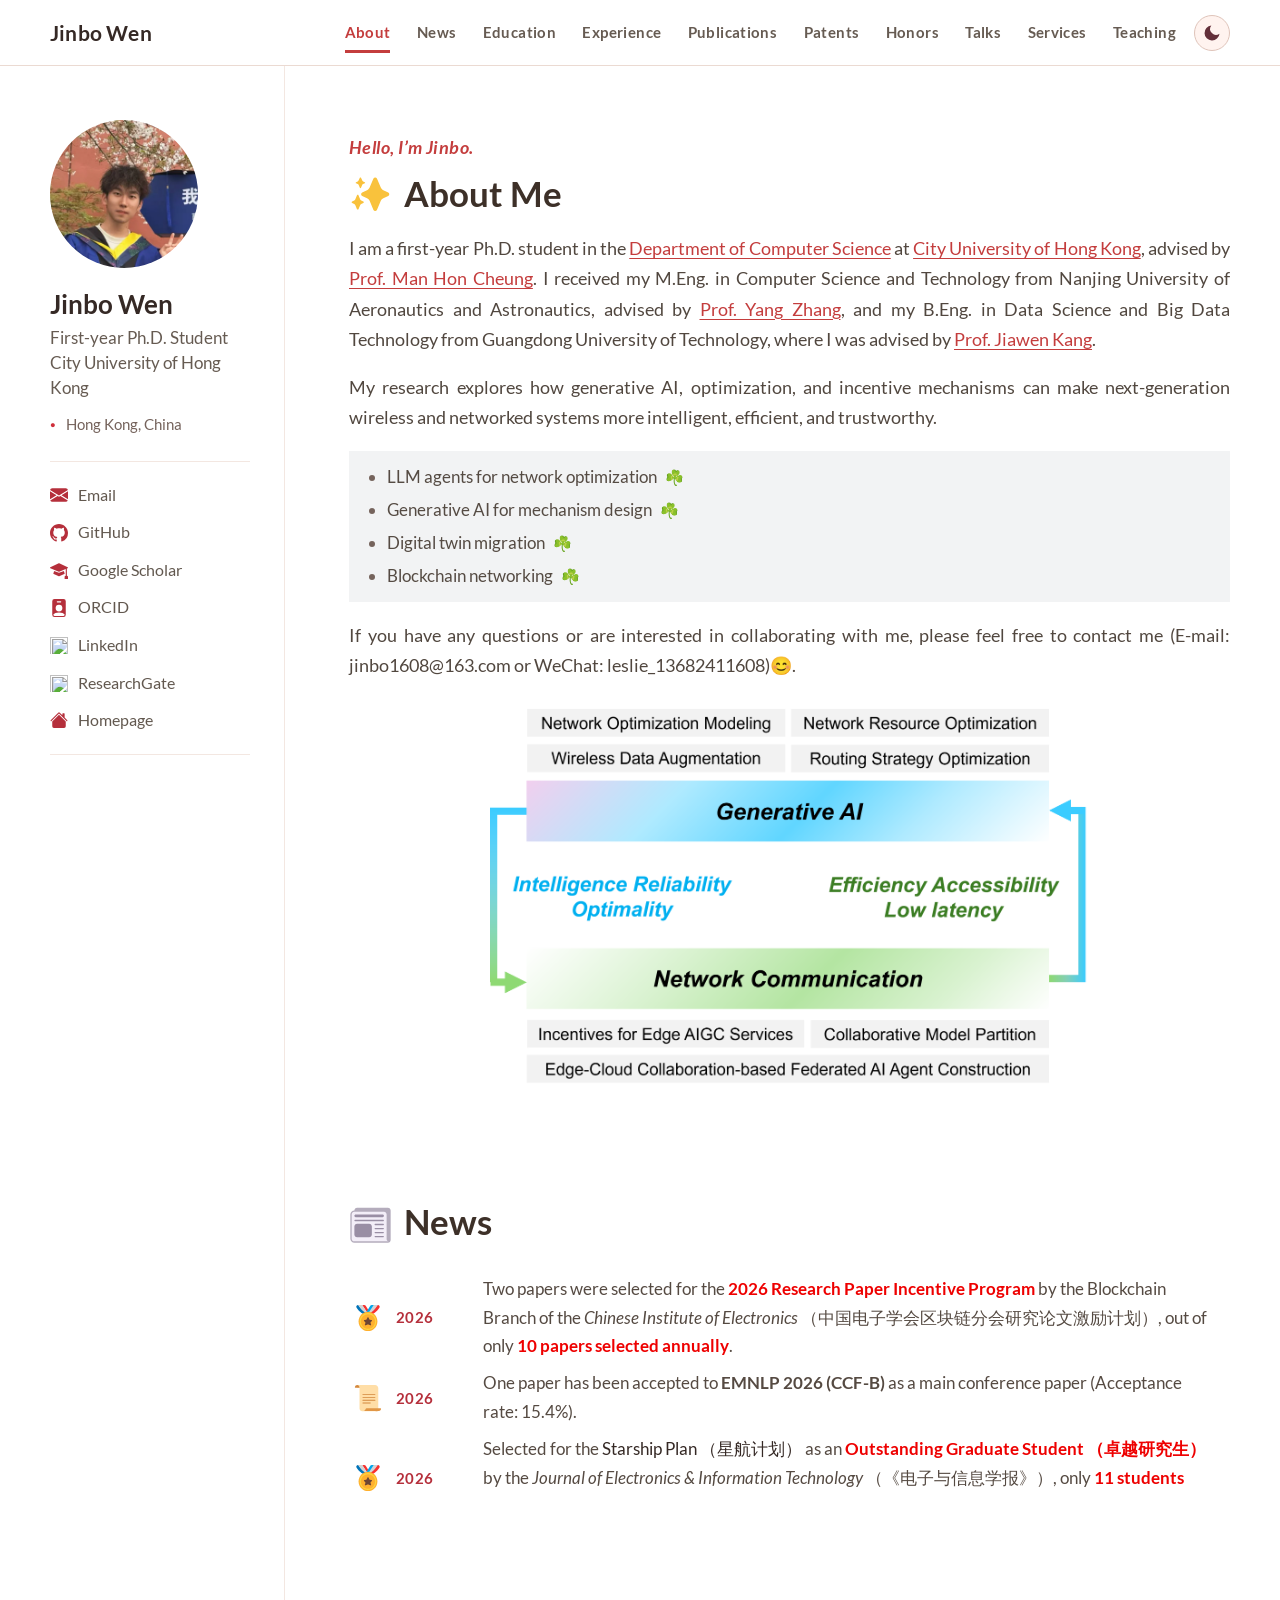
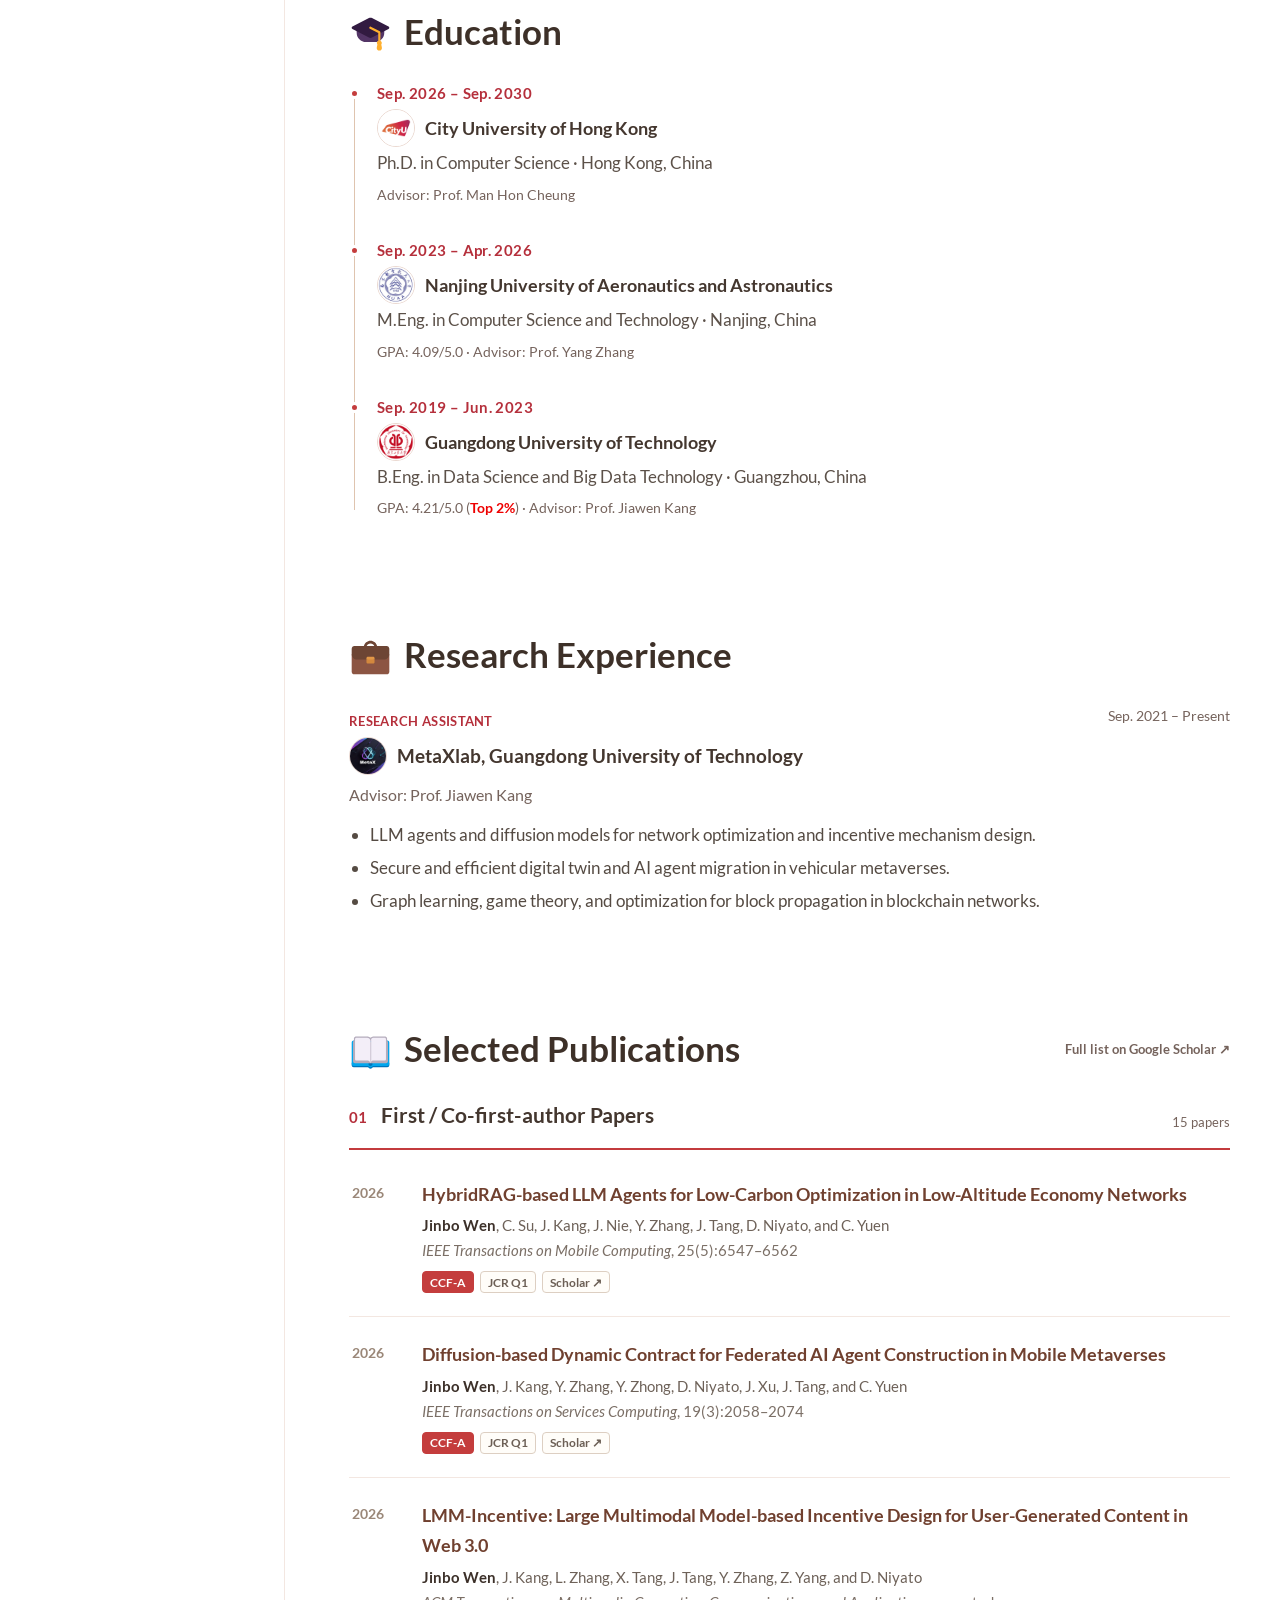
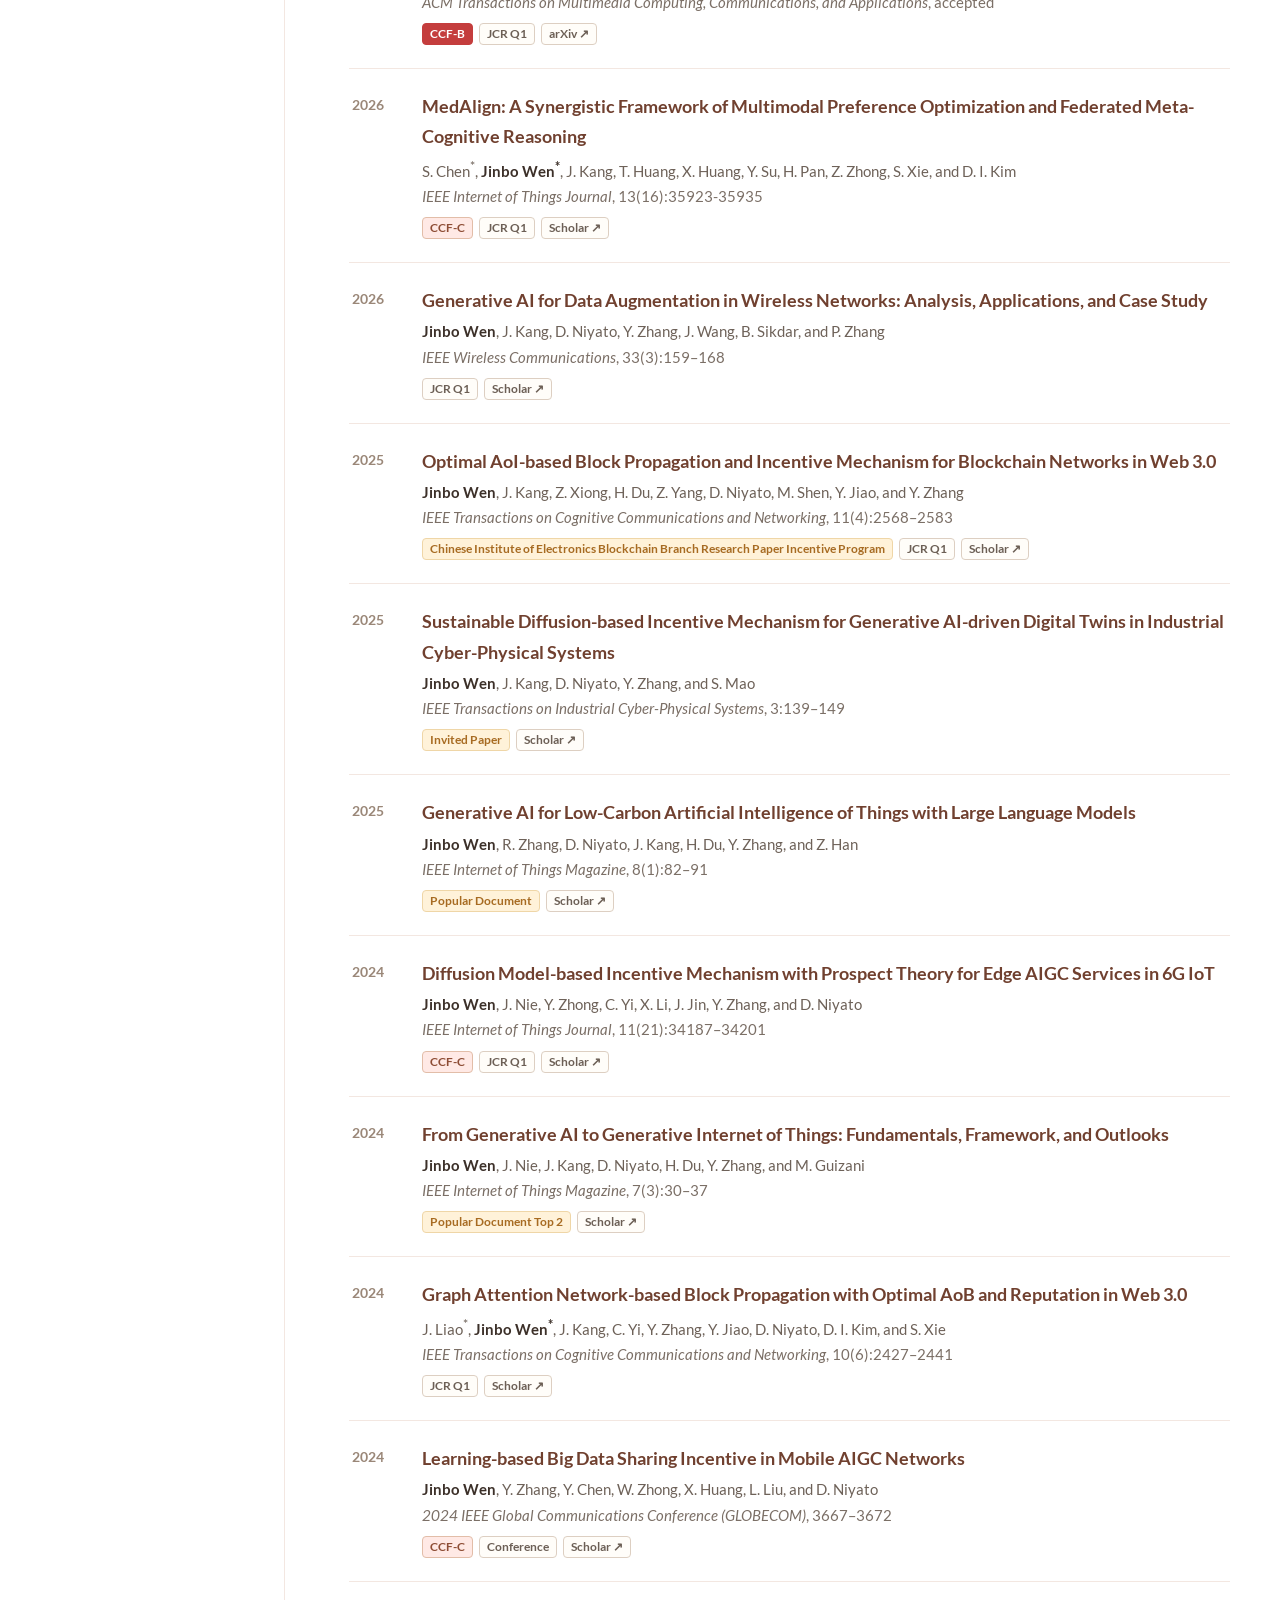
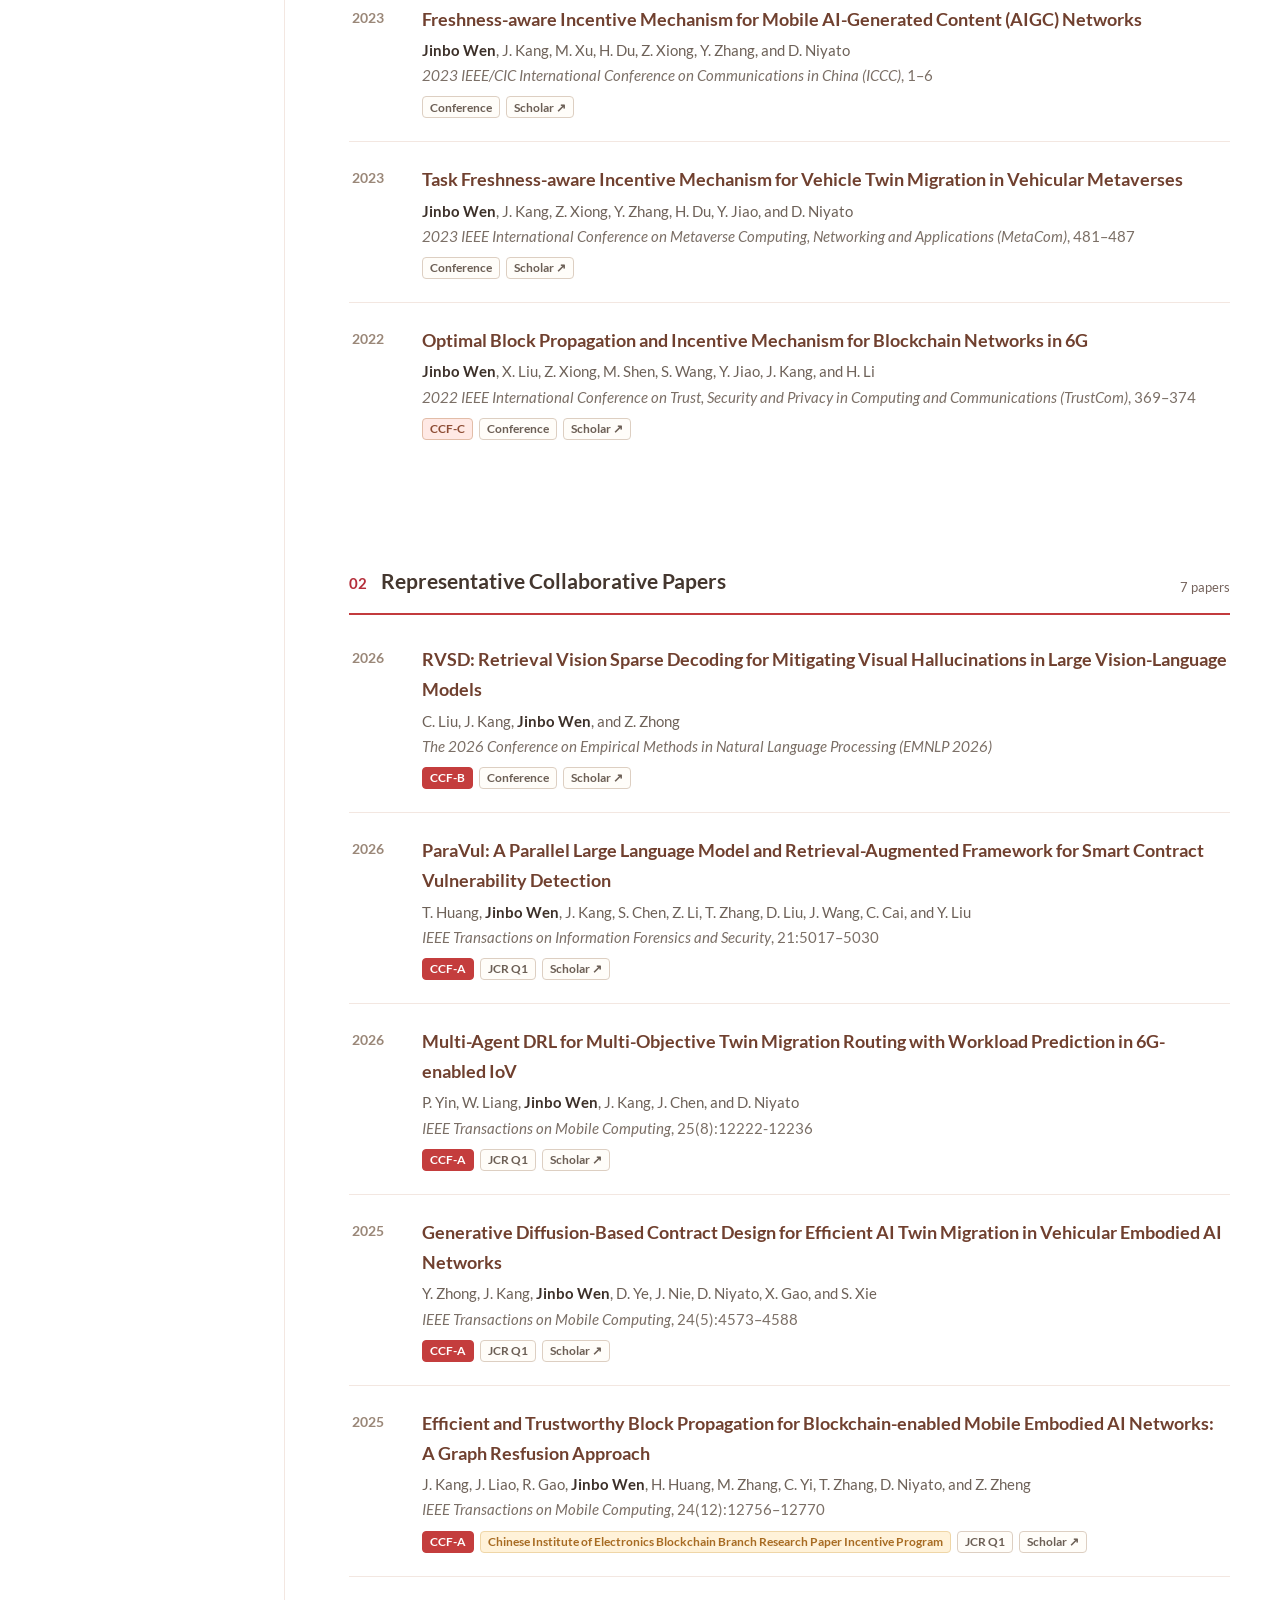
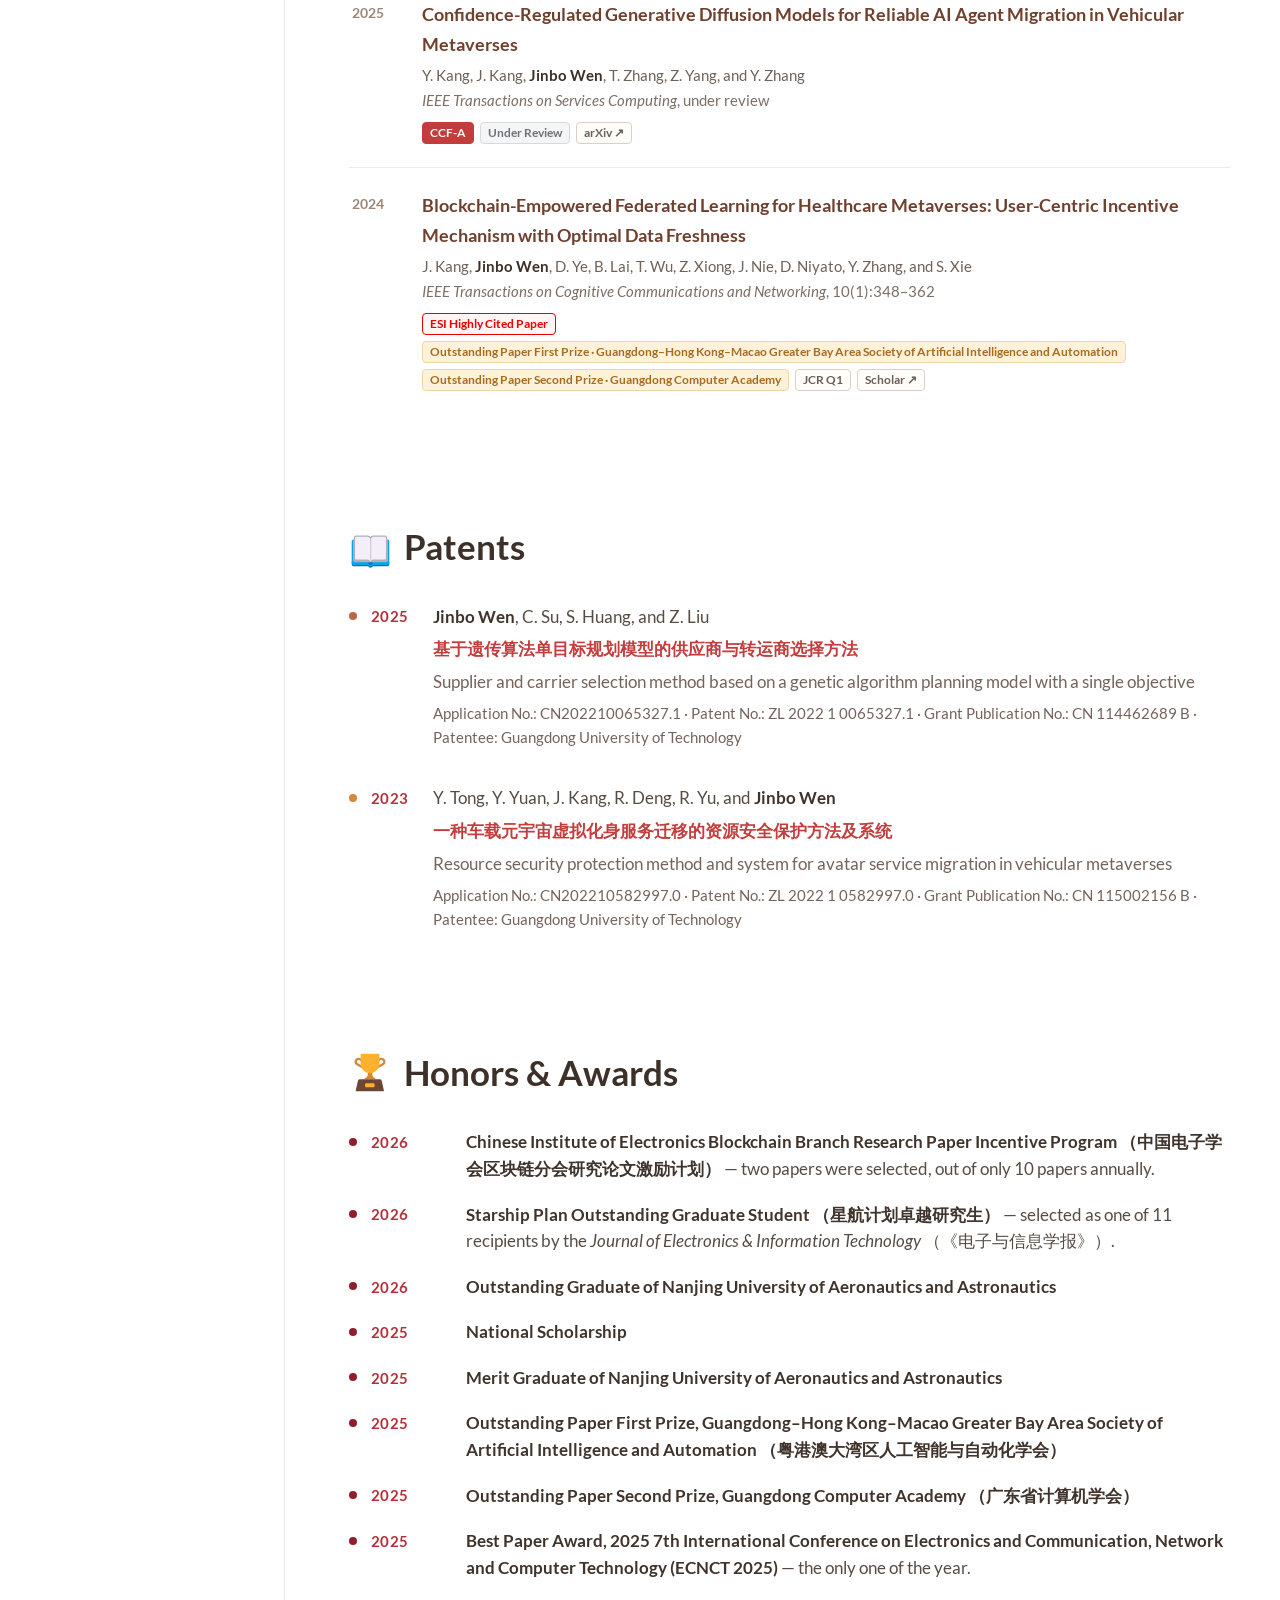
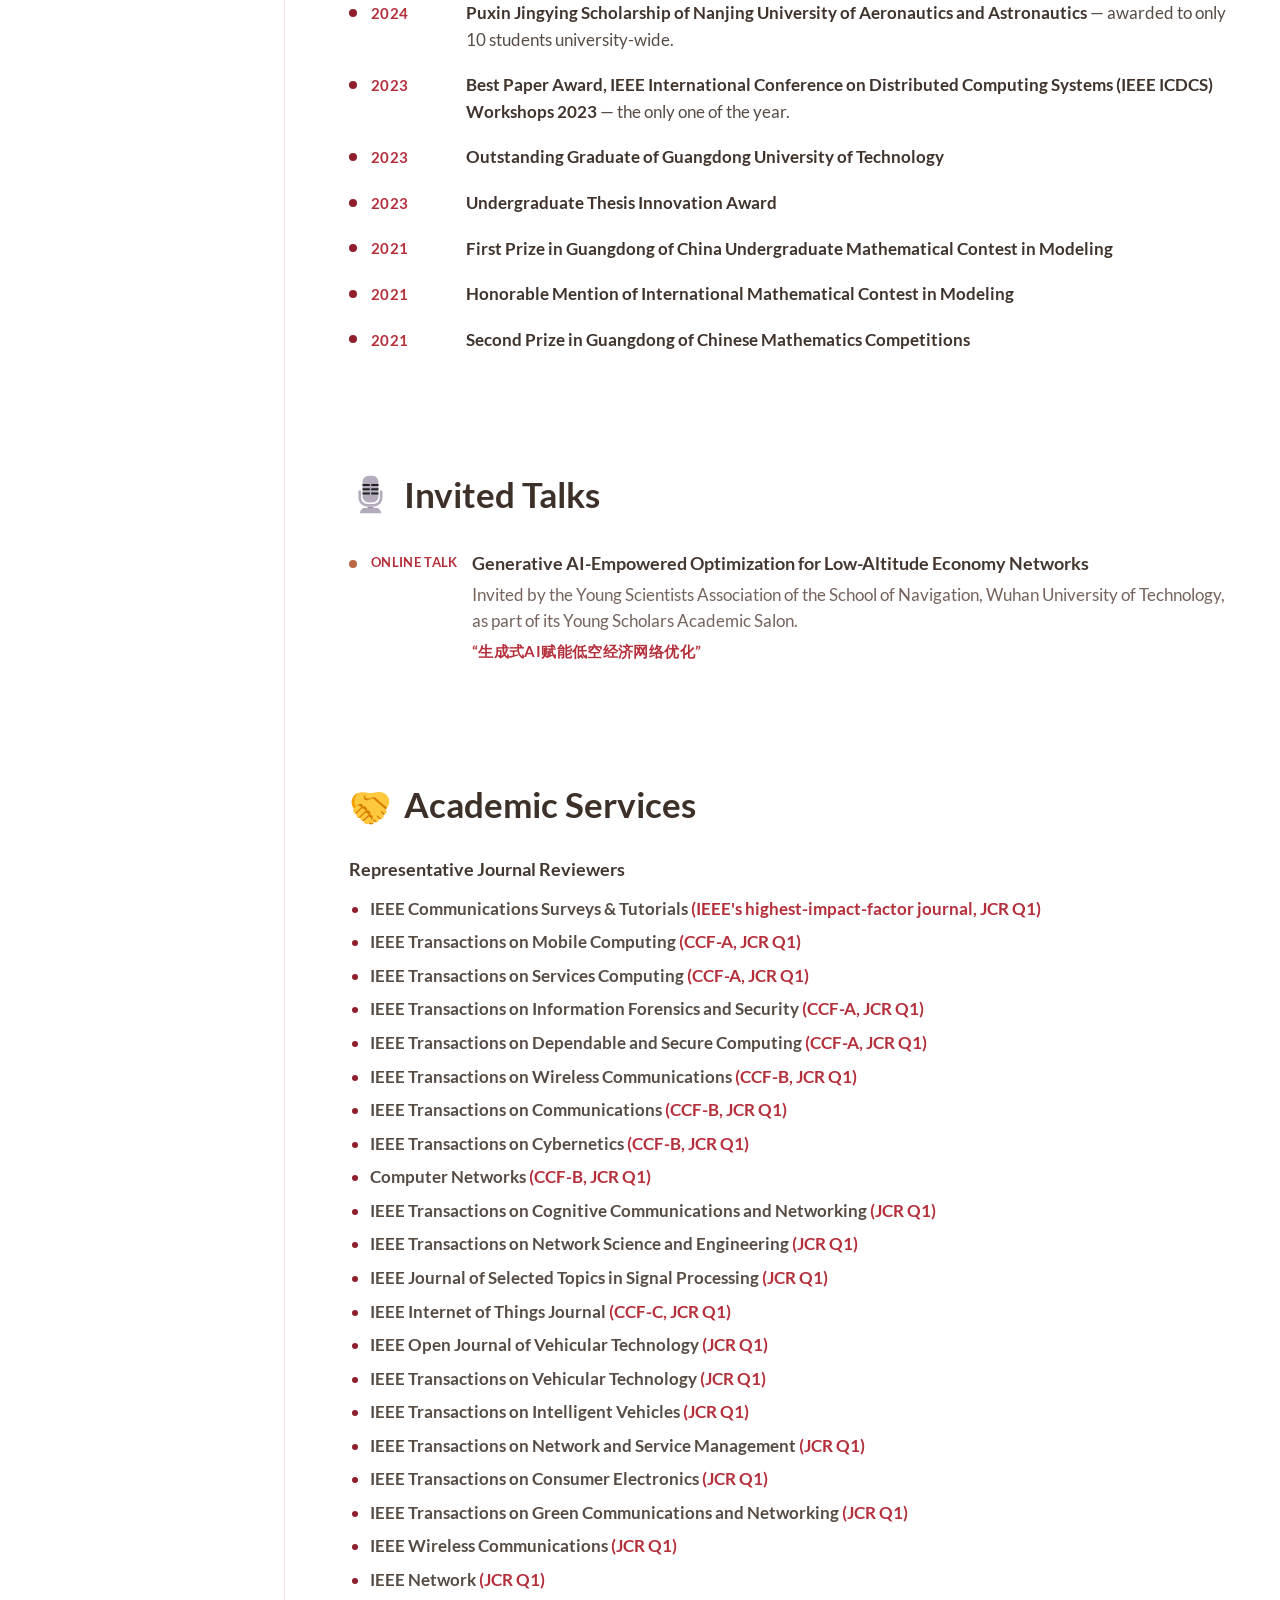
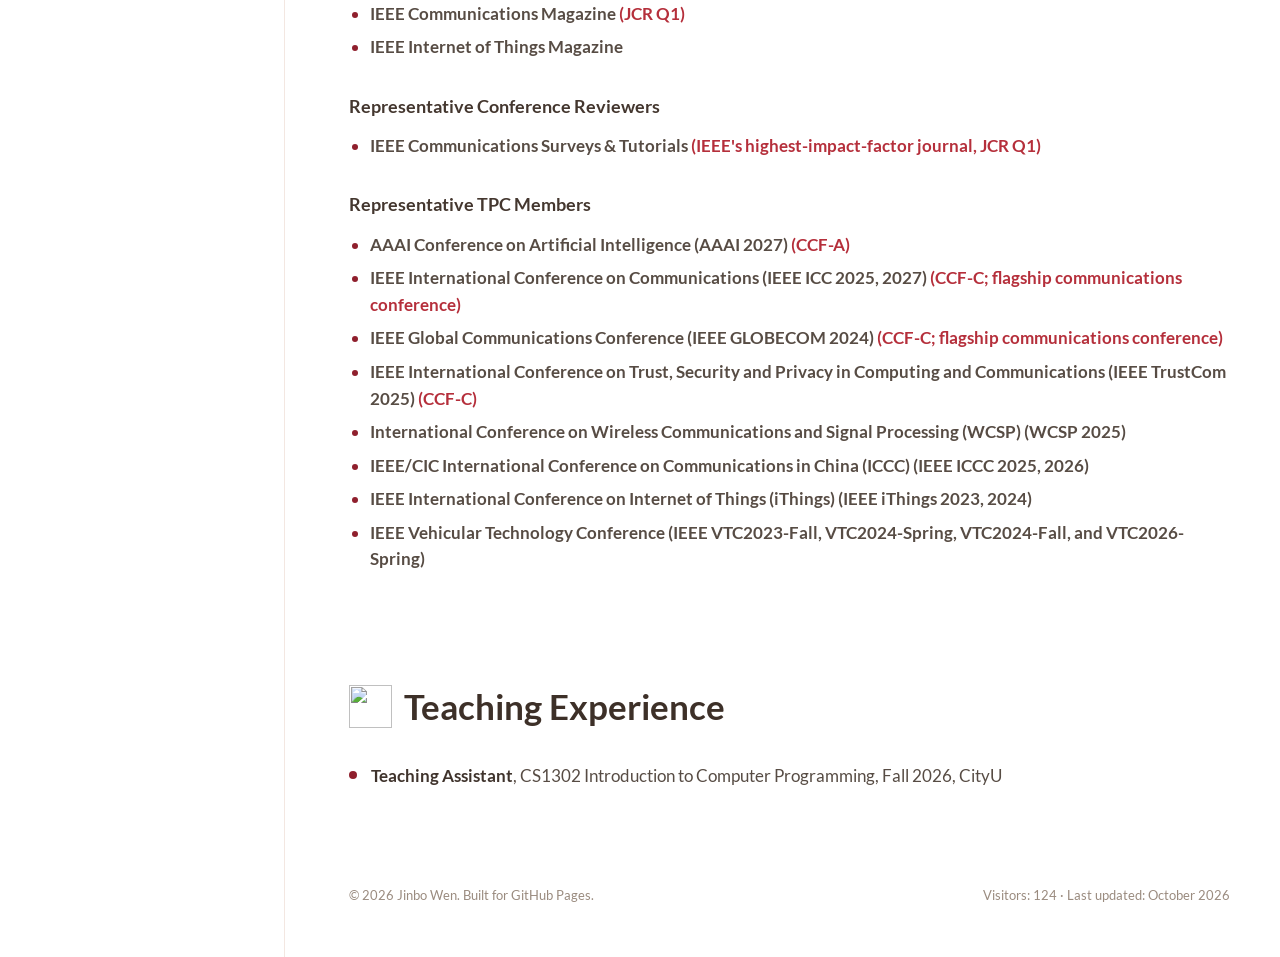
==== commit 8c4f7354: "Update index.html" ====
--- a/index.html
+++ b/index.html
@@ -568,6 +568,12 @@
               <li><strong>IEEE Internet of Things Magazine</strong></li>
             </ul>
           </section>
+          <section class="service-group" aria-labelledby="conference-reviewer-heading">
+            <h3 id="conference-reviewer-heading">Representative Conference Reviewers</h3>
+            <ul>
+              <li><strong>IEEE Communications Surveys &amp; Tutorials</strong> <span>(IEEE's highest-impact-factor journal, JCR Q1)</span></li>
+            </ul>
+          </section>
           <section class="service-group" aria-labelledby="tpc-member-heading">
             <h3 id="tpc-member-heading">Representative TPC Members</h3>
             <ul>
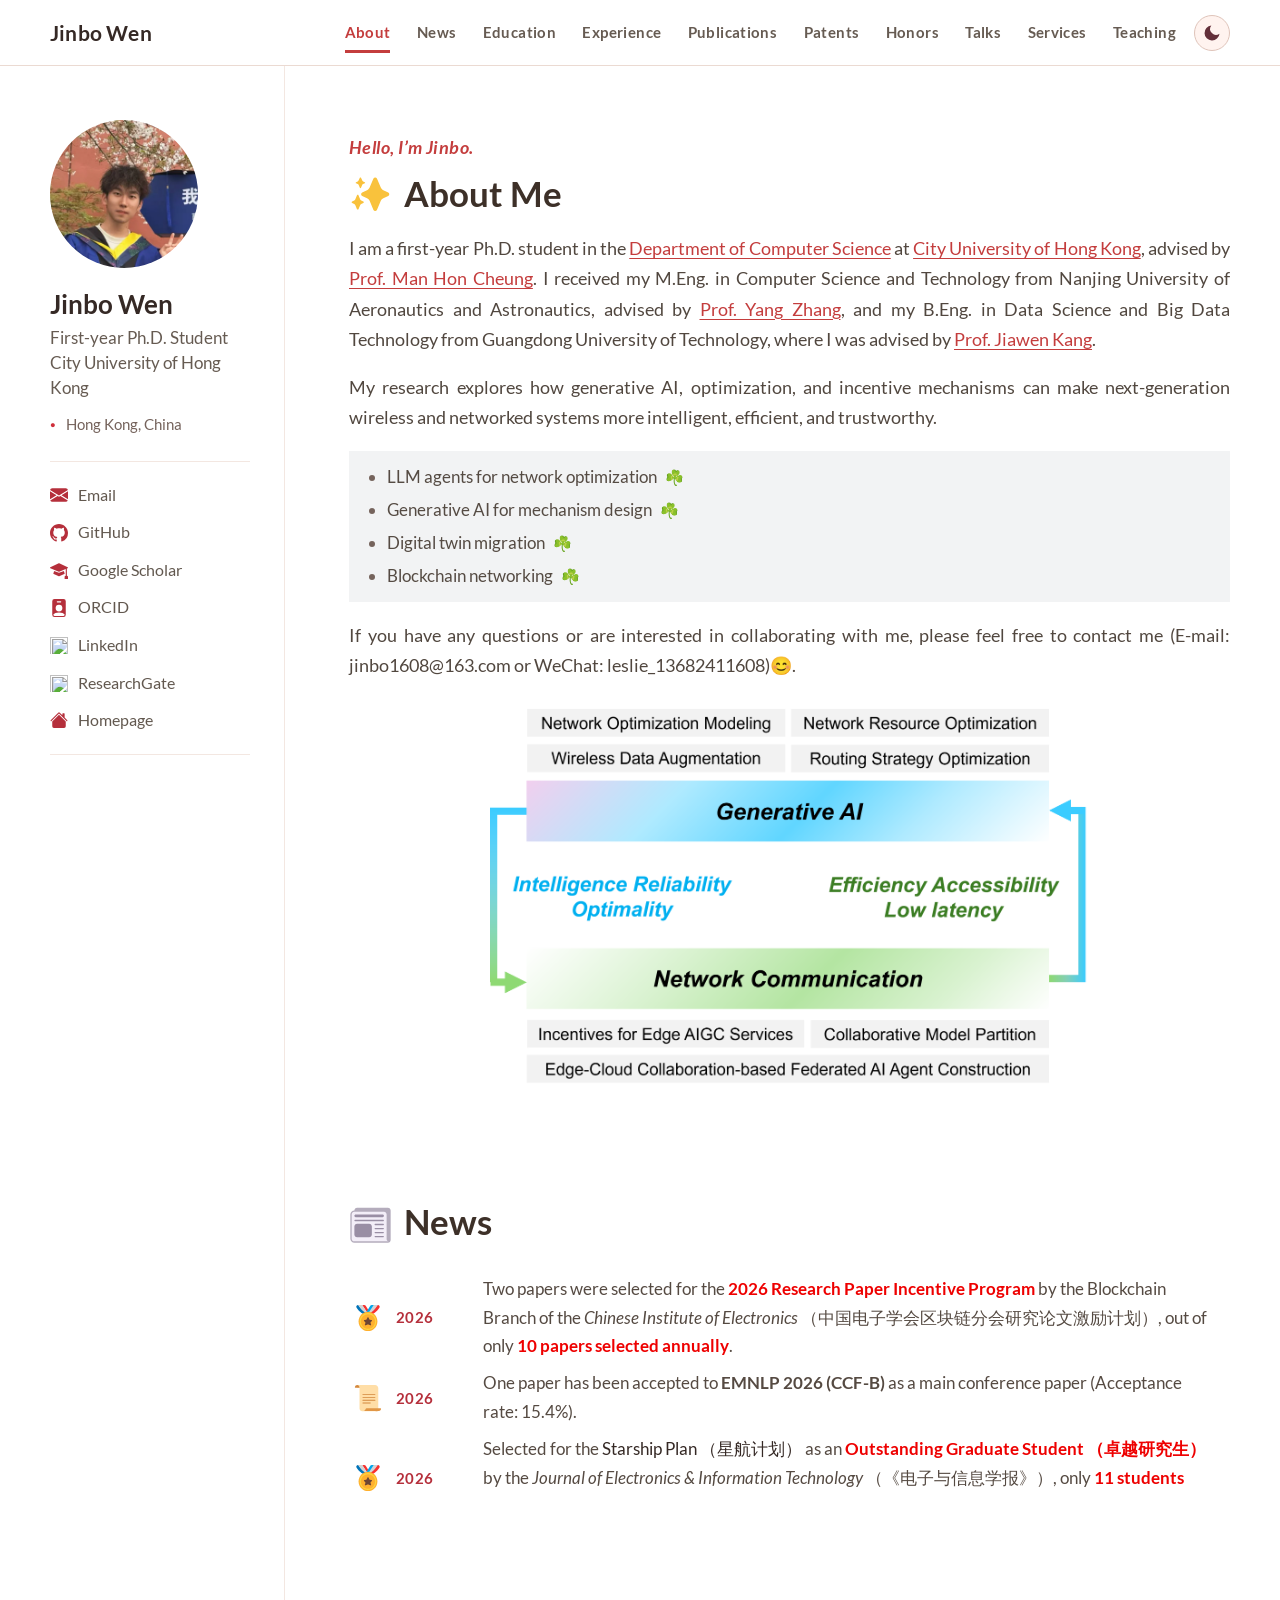
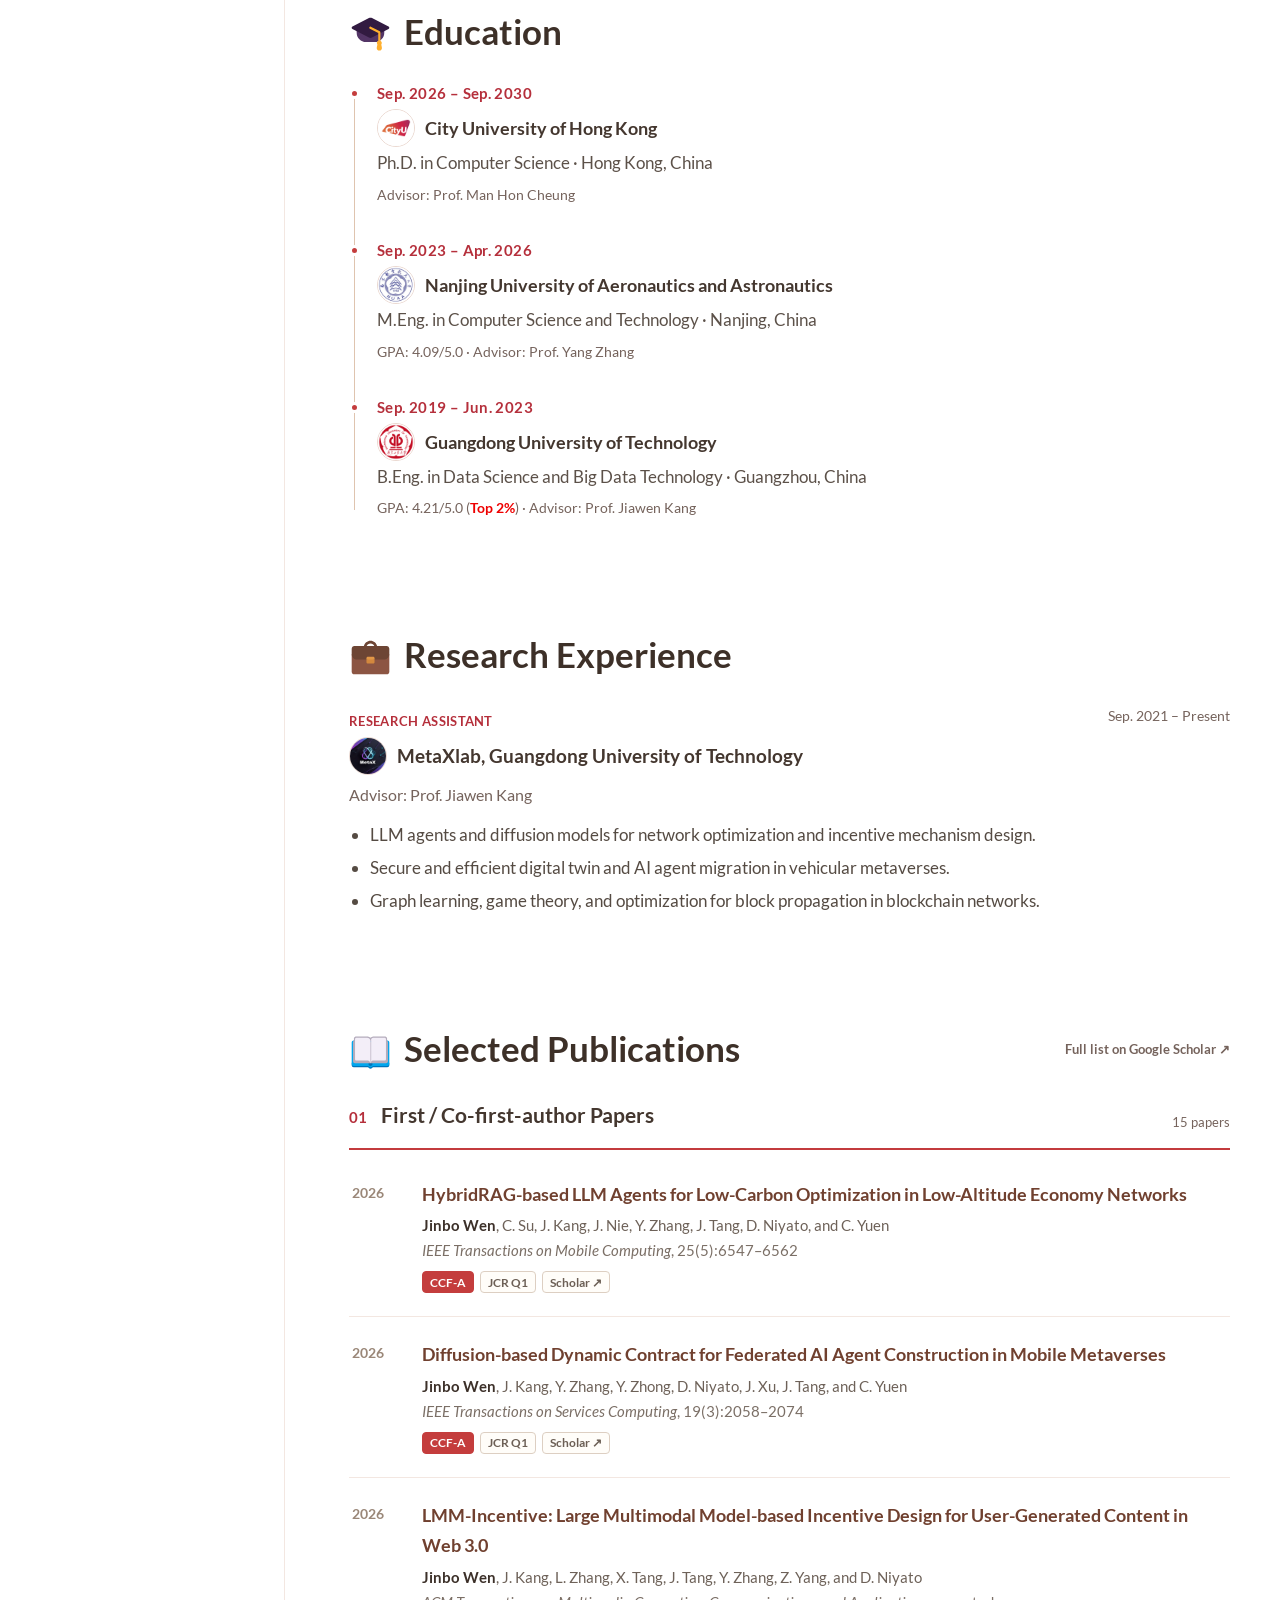
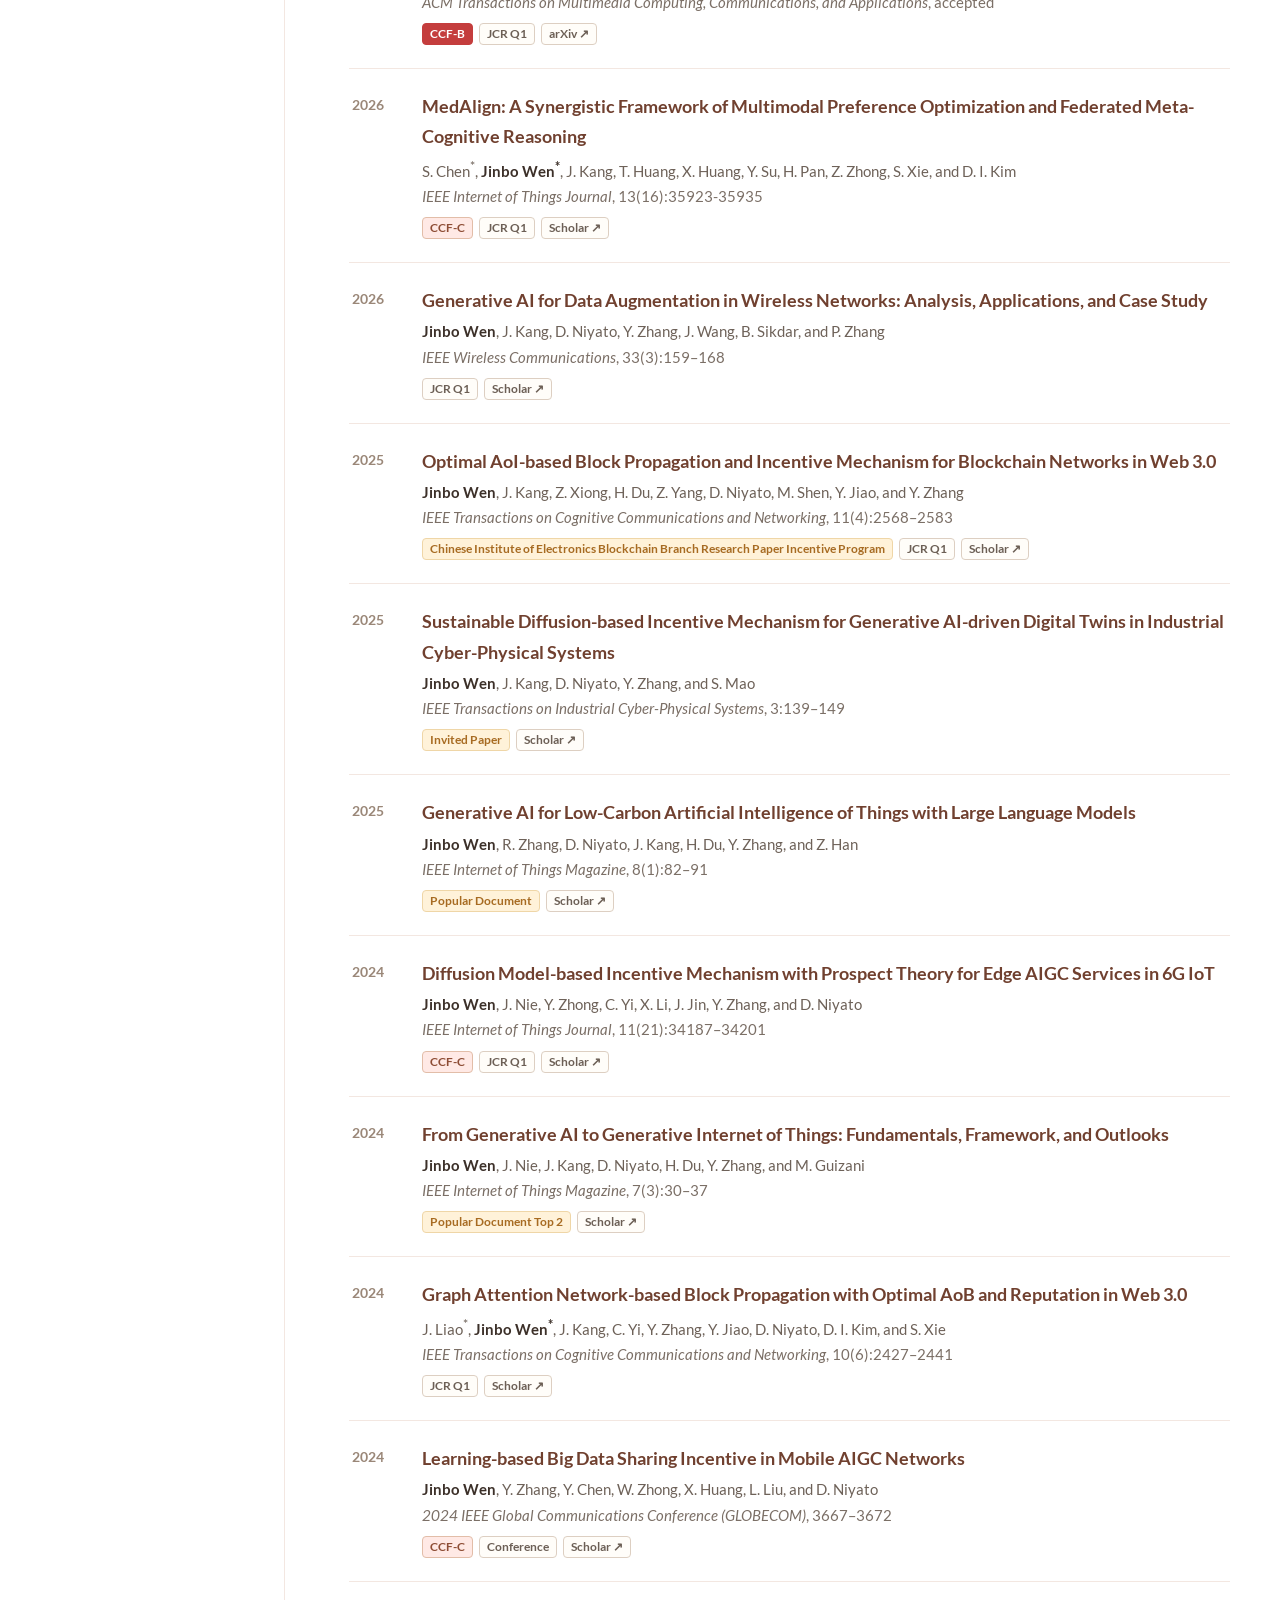
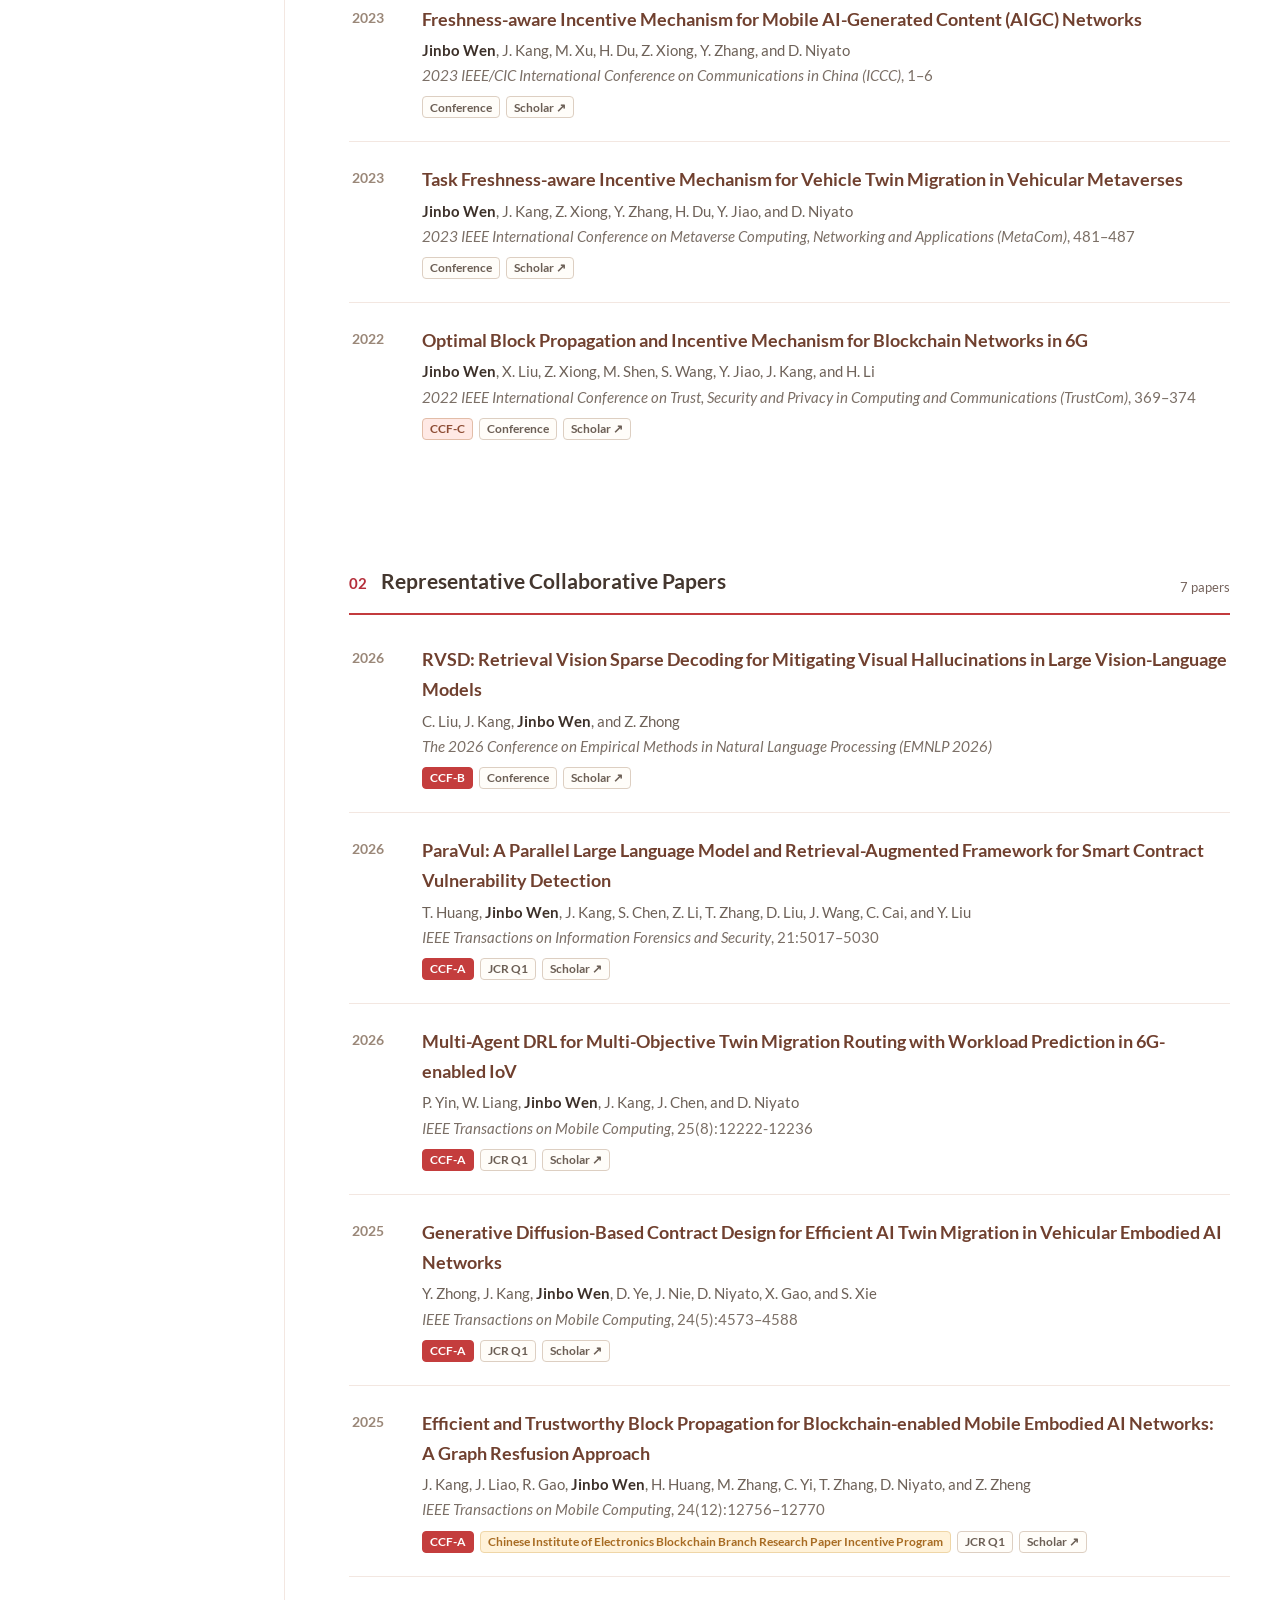
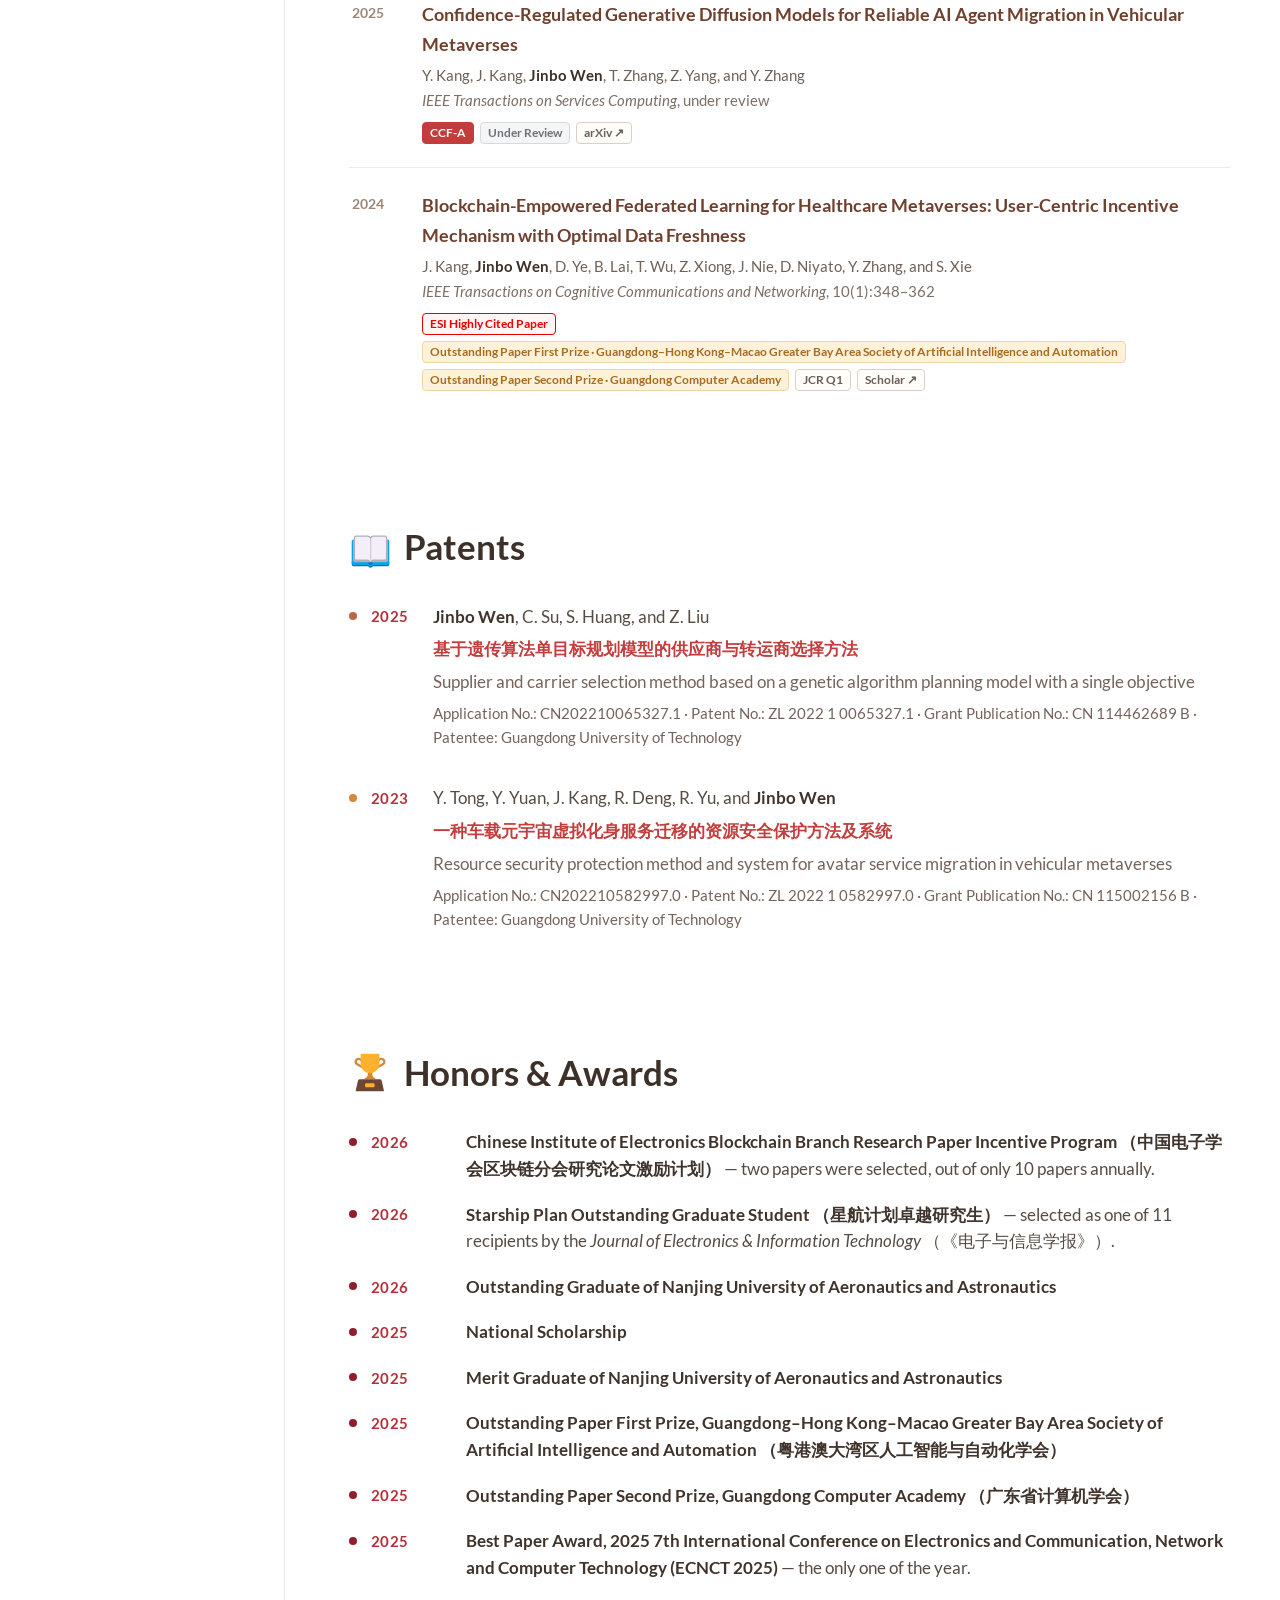
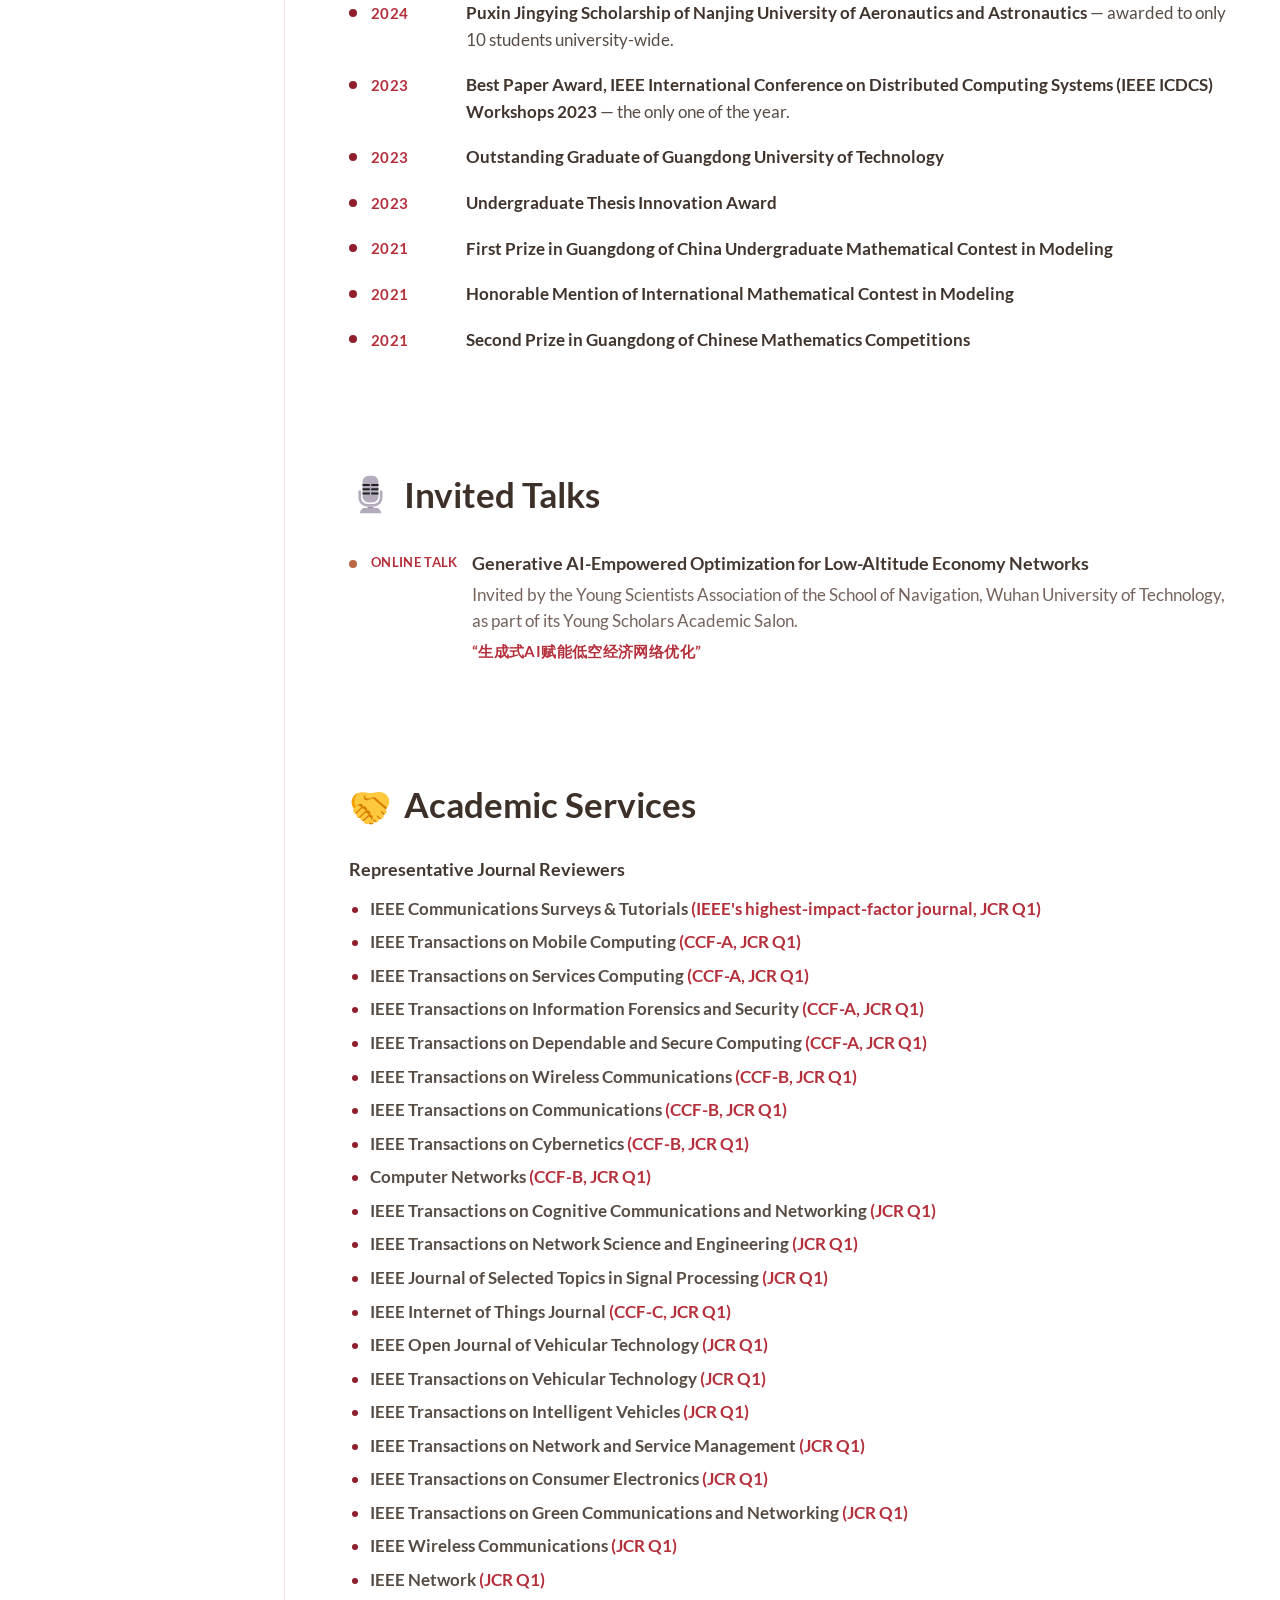
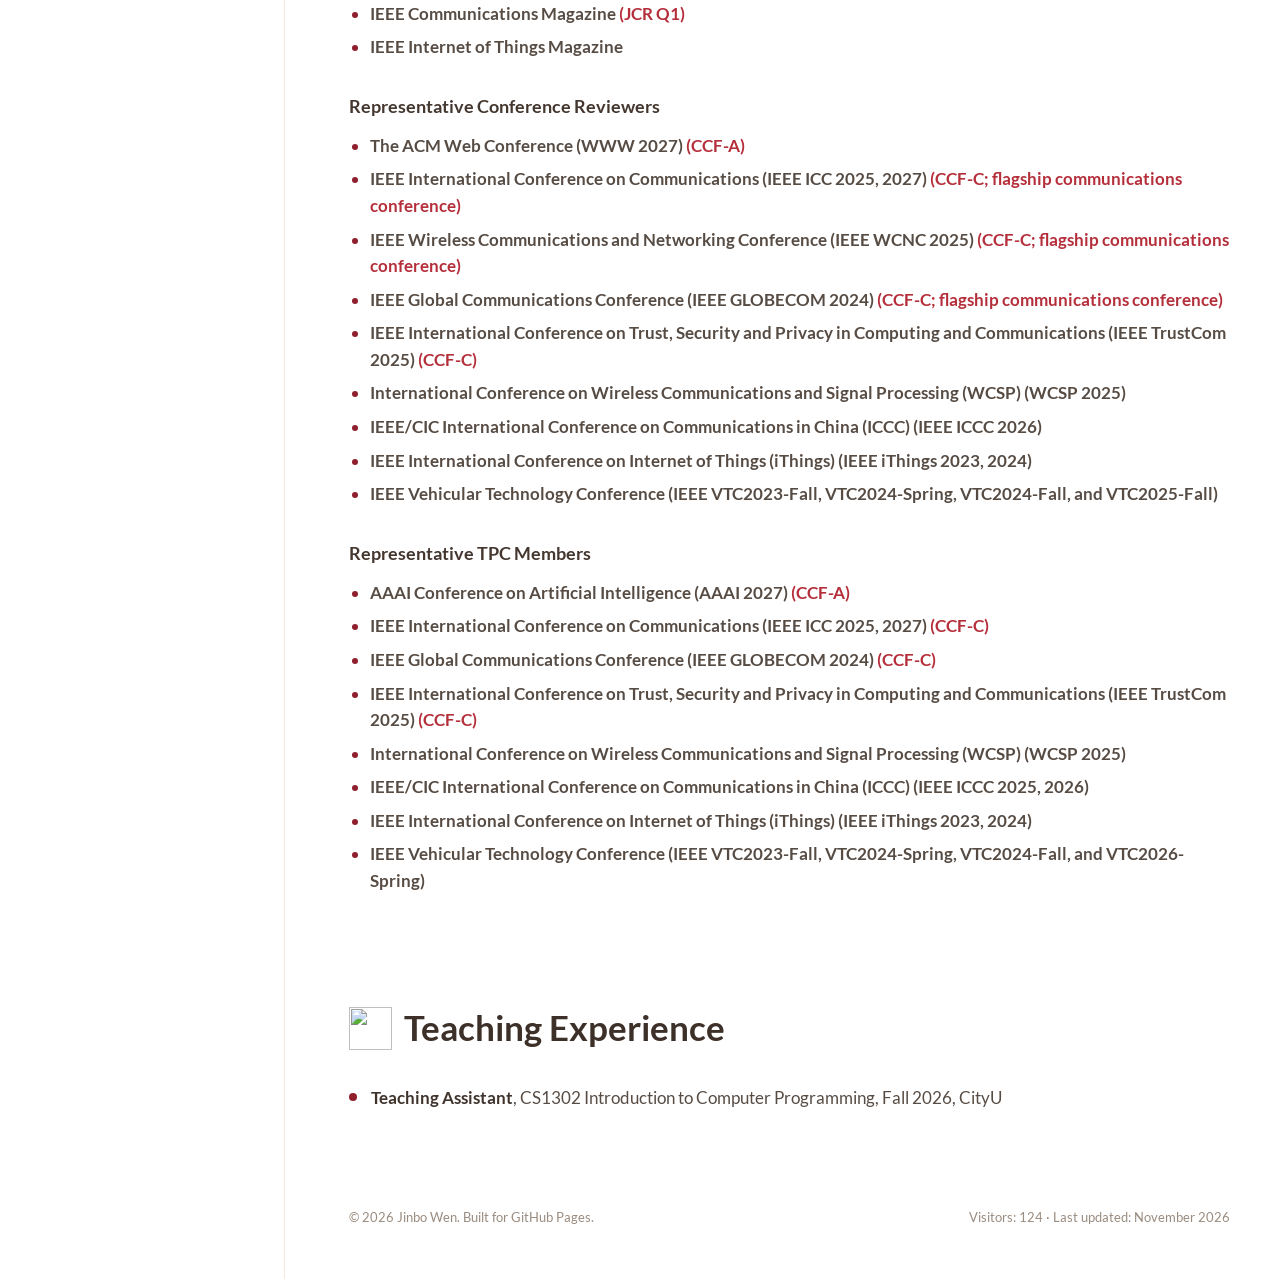
==== commit 4045bd97: "Update index.html" ====
--- a/index.html
+++ b/index.html
@@ -571,15 +571,23 @@
           <section class="service-group" aria-labelledby="conference-reviewer-heading">
             <h3 id="conference-reviewer-heading">Representative Conference Reviewers</h3>
             <ul>
-              <li><strong>IEEE Communications Surveys &amp; Tutorials</strong> <span>(IEEE's highest-impact-factor journal, JCR Q1)</span></li>
+              <li><strong>The ACM Web Conference (WWW 2027)</strong> <span>(CCF-A)</span></li>
+              <li><strong>IEEE International Conference on Communications (IEEE ICC 2025, 2027)</strong> <span>(CCF-C; flagship communications conference)</span></li>
+              <li><strong>IEEE Wireless Communications and Networking Conference (IEEE WCNC 2025)</strong> <span>(CCF-C; flagship communications conference)</span></li>
+              <li><strong>IEEE Global Communications Conference (IEEE GLOBECOM 2024)</strong> <span>(CCF-C; flagship communications conference)</span></li>
+              <li><strong>IEEE International Conference on Trust, Security and Privacy in Computing and Communications (IEEE TrustCom 2025)</strong> <span>(CCF-C)</span></li>
+              <li><strong>International Conference on Wireless Communications and Signal Processing (WCSP) (WCSP 2025)</strong> <span></span></li>
+              <li><strong>IEEE/CIC International Conference on Communications in China (ICCC) (IEEE ICCC 2026)</strong> <span></span></li>
+              <li><strong>IEEE International Conference on Internet of Things (iThings) (IEEE iThings 2023, 2024)</strong> <span></span></li>
+              <li><strong>IEEE Vehicular Technology Conference (IEEE VTC2023-Fall, VTC2024-Spring, VTC2024-Fall, and VTC2025-Fall)</strong> <span></span></li>
             </ul>
           </section>
           <section class="service-group" aria-labelledby="tpc-member-heading">
             <h3 id="tpc-member-heading">Representative TPC Members</h3>
             <ul>
               <li><strong>AAAI Conference on Artificial Intelligence (AAAI 2027)</strong> <span>(CCF-A)</span></li>
-              <li><strong>IEEE International Conference on Communications (IEEE ICC 2025, 2027)</strong> <span>(CCF-C; flagship communications conference)</span></li>
-              <li><strong>IEEE Global Communications Conference (IEEE GLOBECOM 2024)</strong> <span>(CCF-C; flagship communications conference)</span></li>
+              <li><strong>IEEE International Conference on Communications (IEEE ICC 2025, 2027)</strong> <span>(CCF-C)</span></li>
+              <li><strong>IEEE Global Communications Conference (IEEE GLOBECOM 2024)</strong> <span>(CCF-C)</span></li>
               <li><strong>IEEE International Conference on Trust, Security and Privacy in Computing and Communications (IEEE TrustCom 2025)</strong> <span>(CCF-C)</span></li>
               <li><strong>International Conference on Wireless Communications and Signal Processing (WCSP) (WCSP 2025)</strong> <span></span></li>
               <li><strong>IEEE/CIC International Conference on Communications in China (ICCC) (IEEE ICCC 2025, 2026)</strong> <span></span></li>
@@ -602,7 +610,7 @@
 
       <footer class="site-footer">
         <p>© <span id="current-year">2026</span> Jinbo Wen. Built for GitHub Pages.</p>
-        <p><span id="visitor-stat" hidden>Visitors: <span id="visitor-count"></span> · </span>Last updated: October 2026</p>
+        <p><span id="visitor-stat" hidden>Visitors: <span id="visitor-count"></span> · </span>Last updated: November 2026</p>
       </footer>
     </main>
   </div>
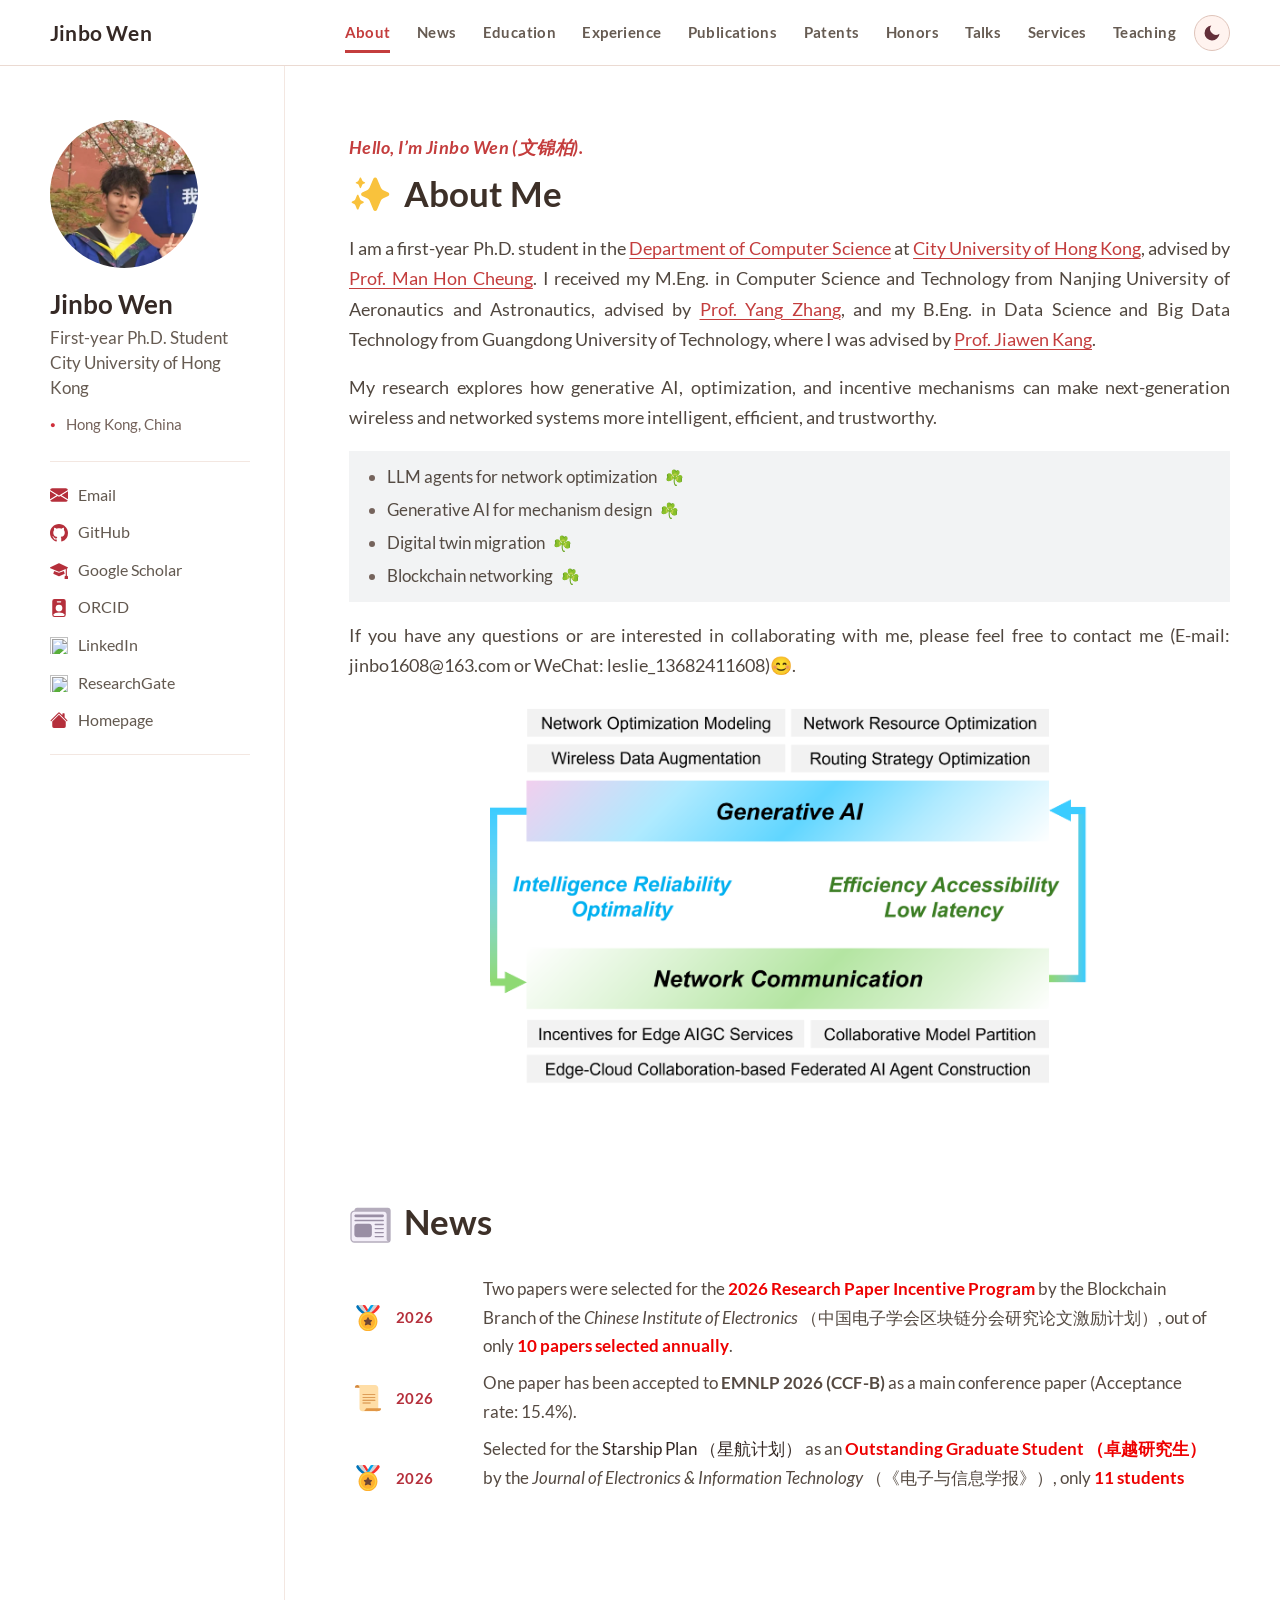
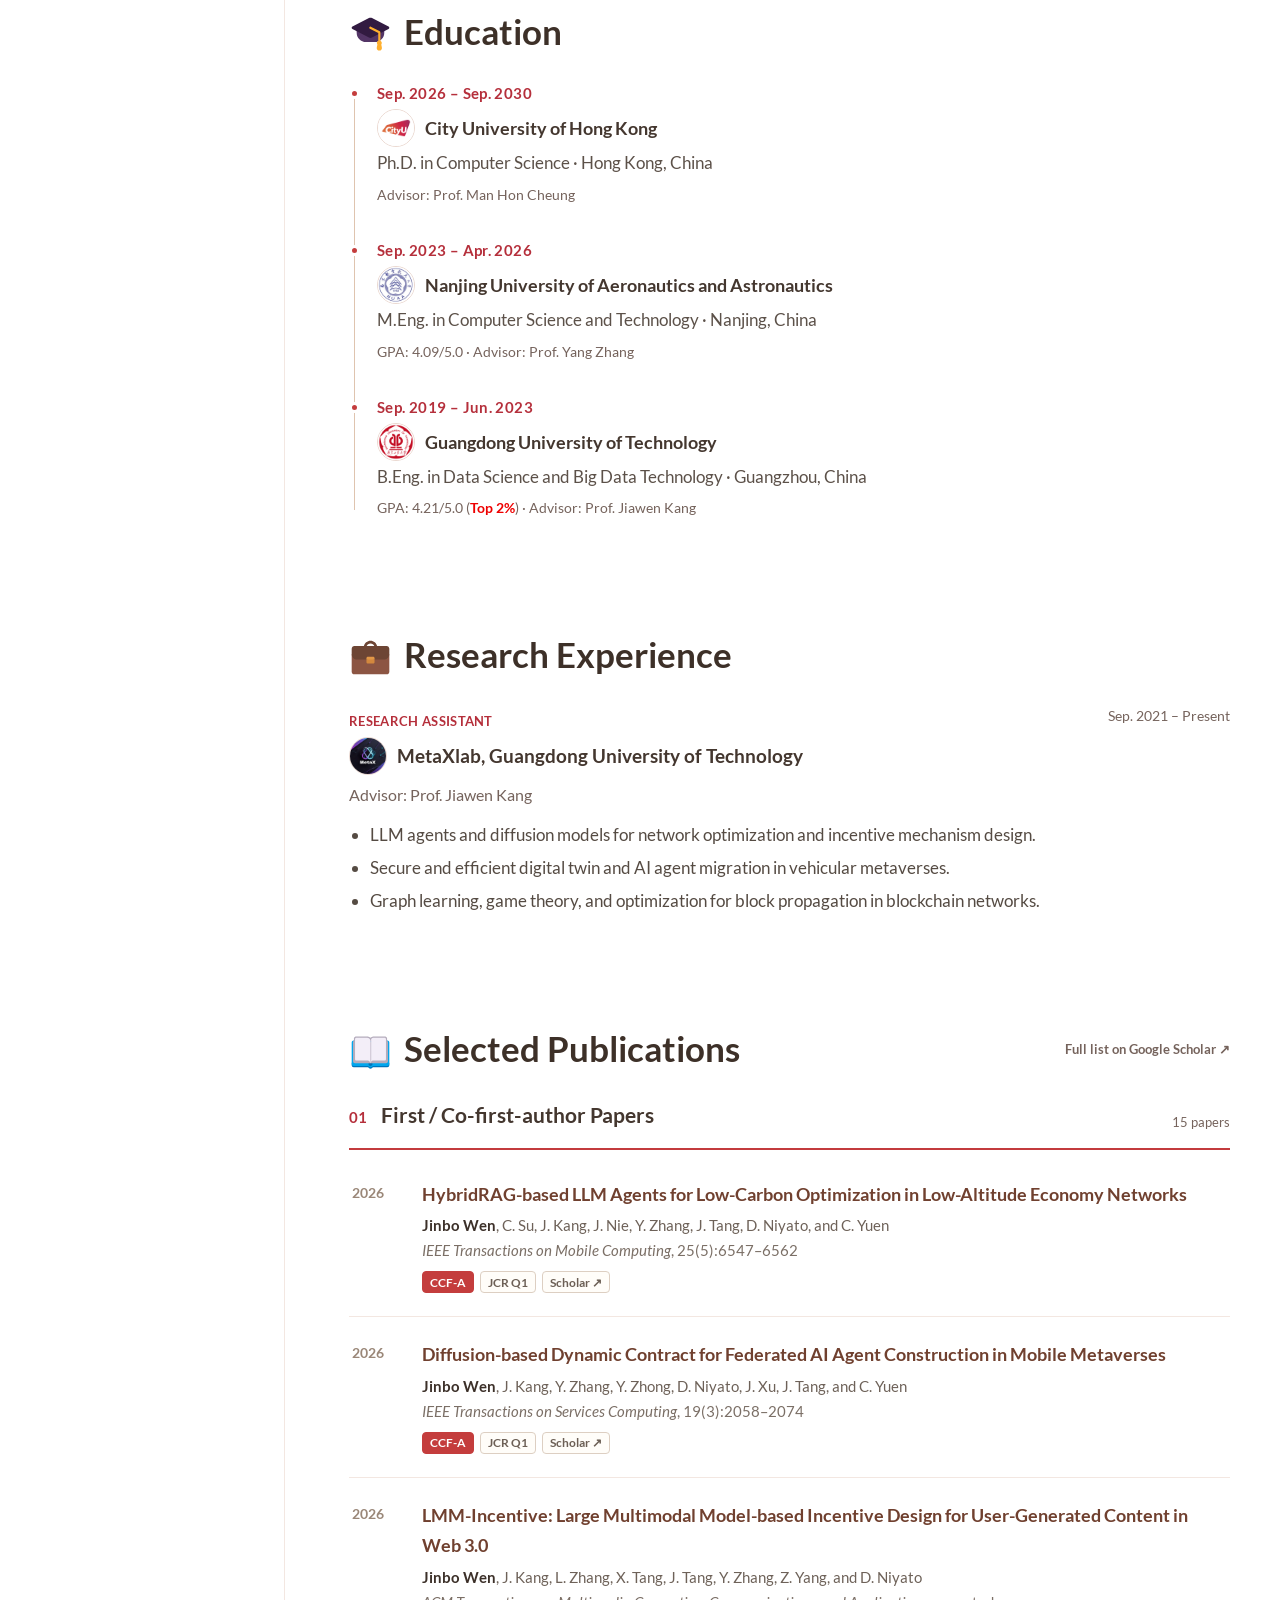
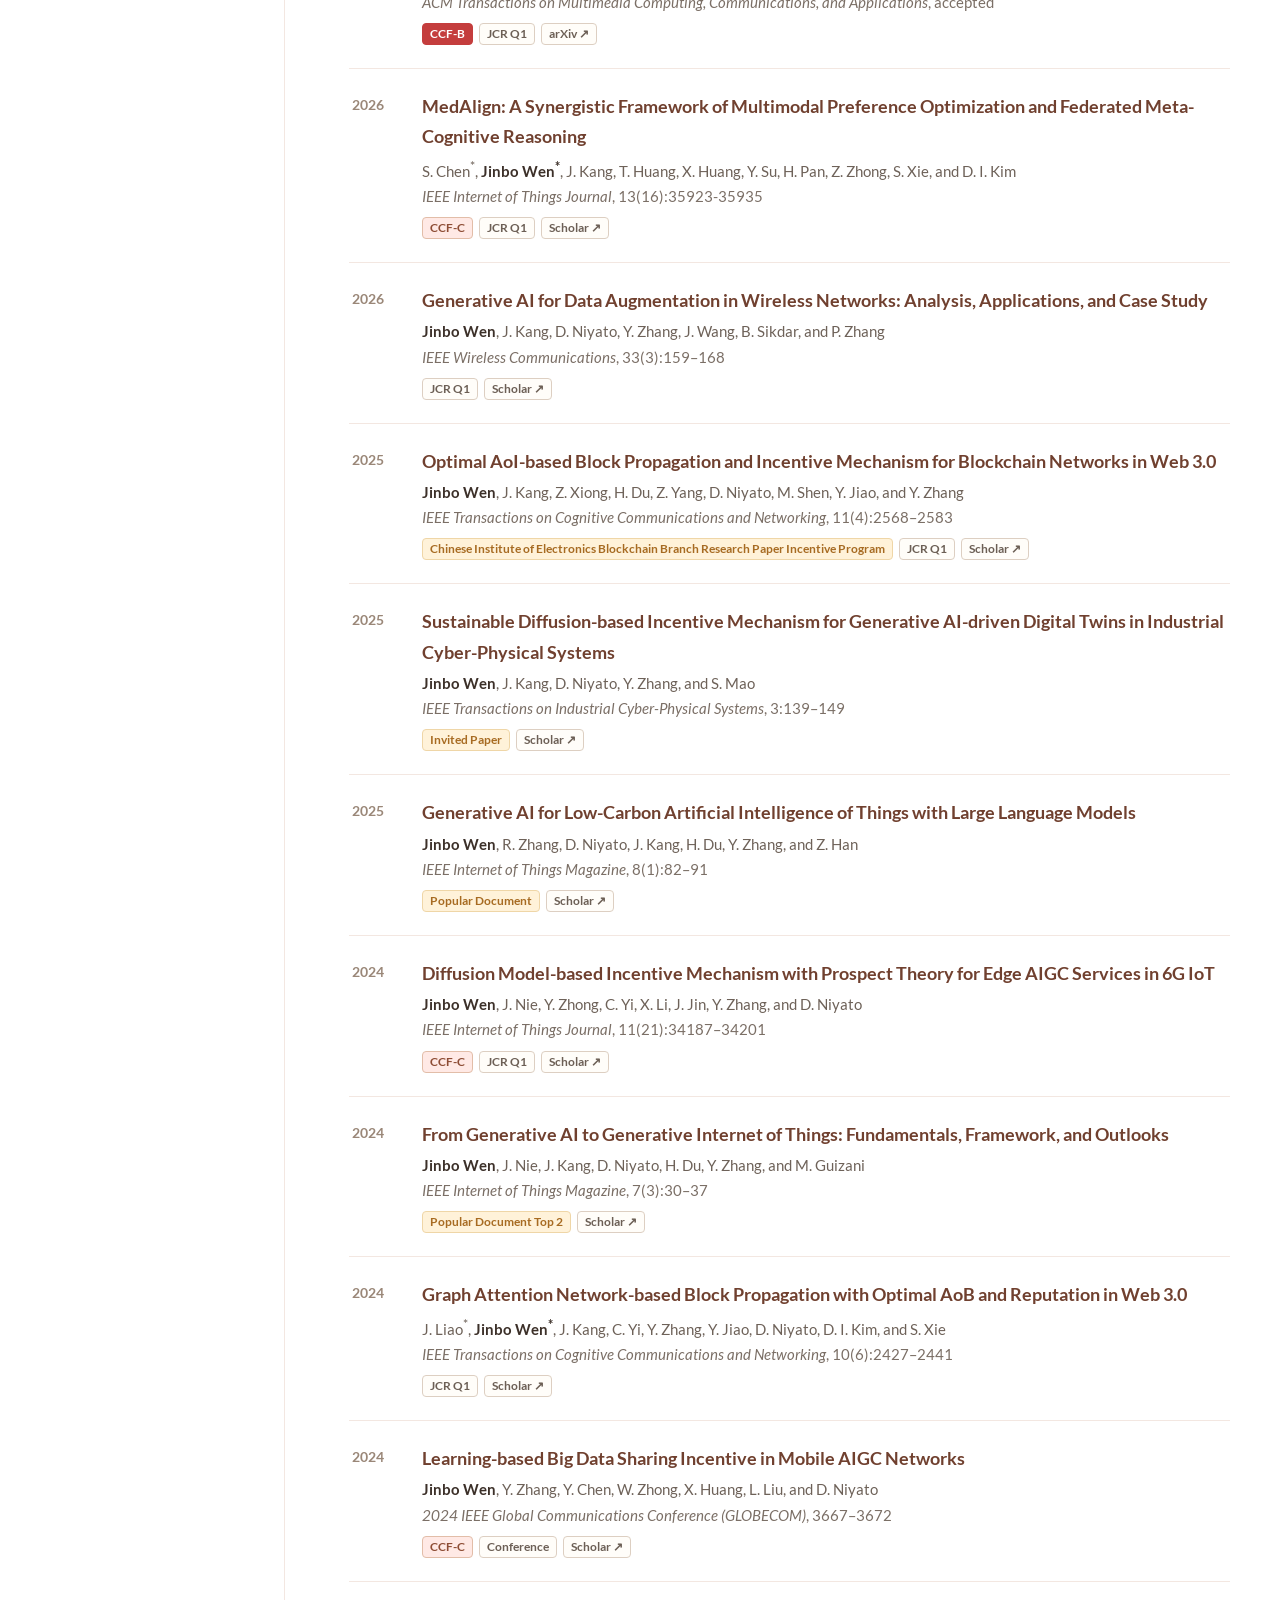
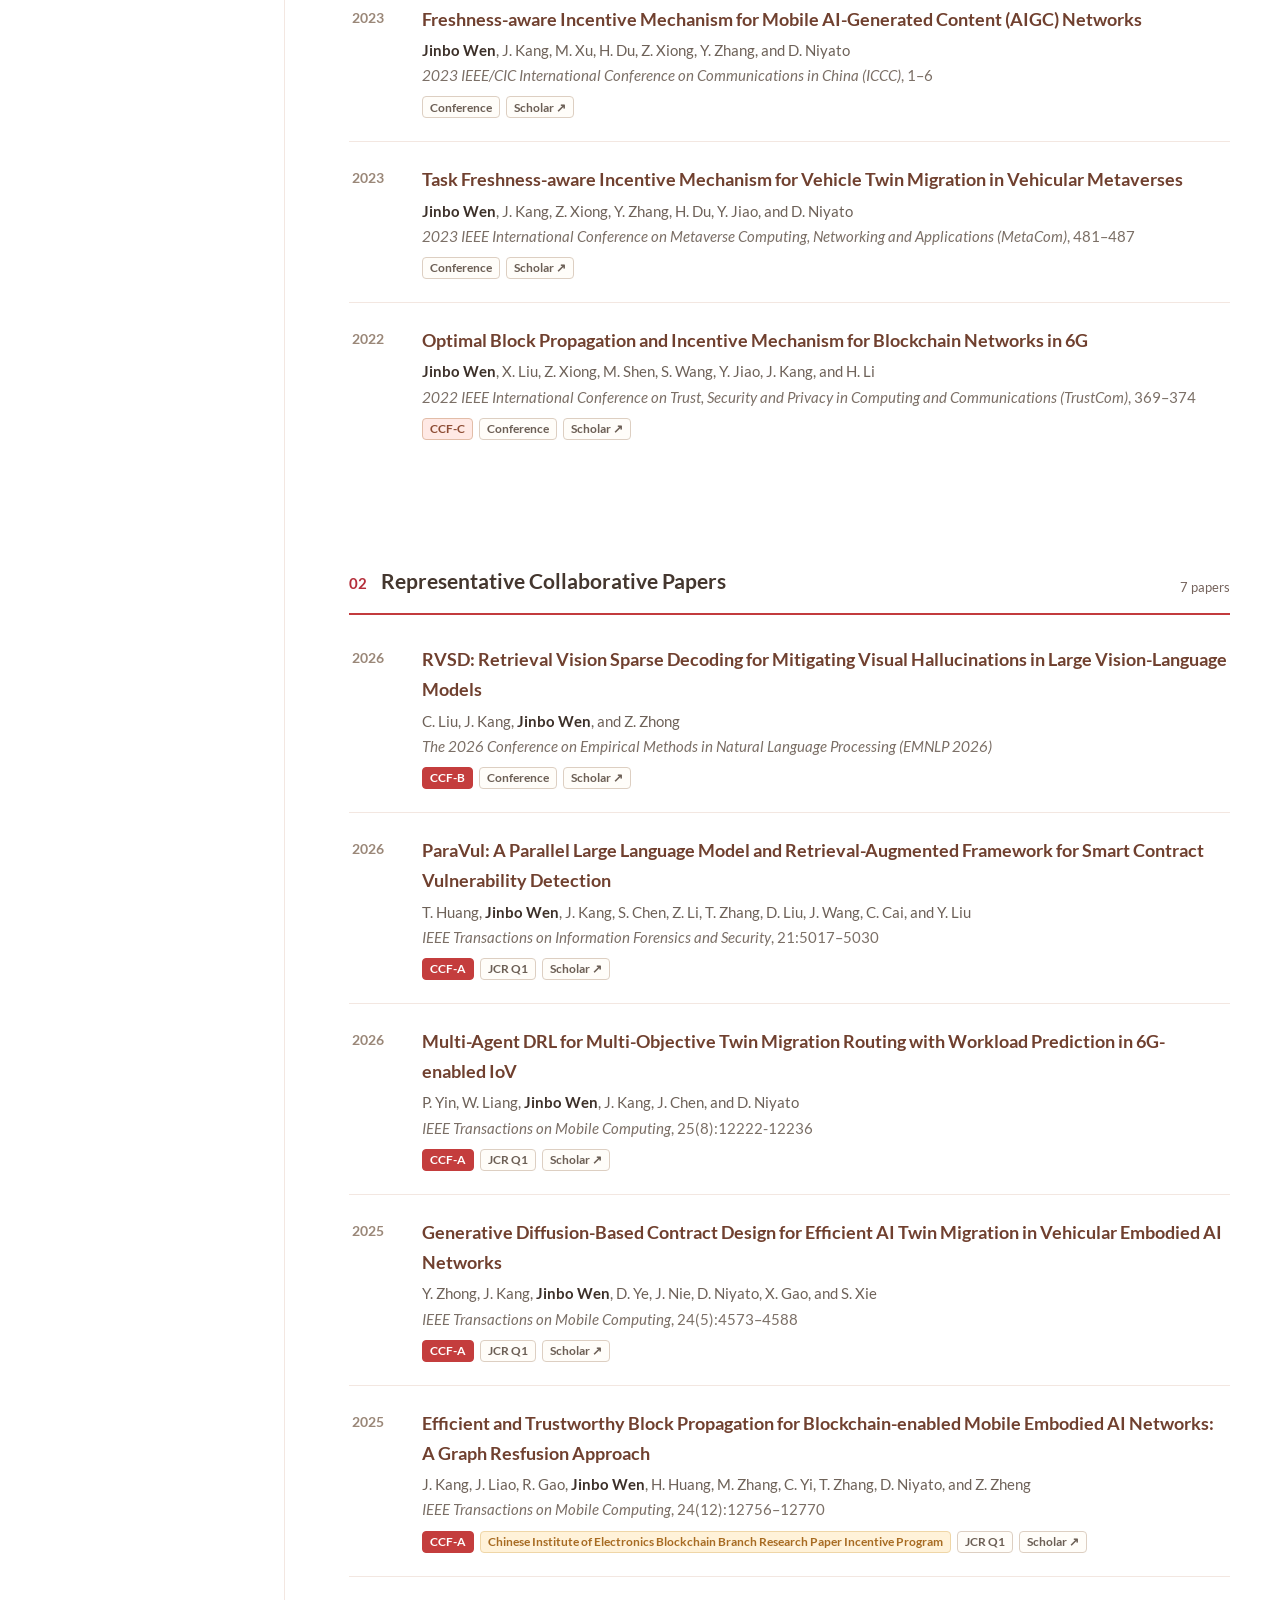
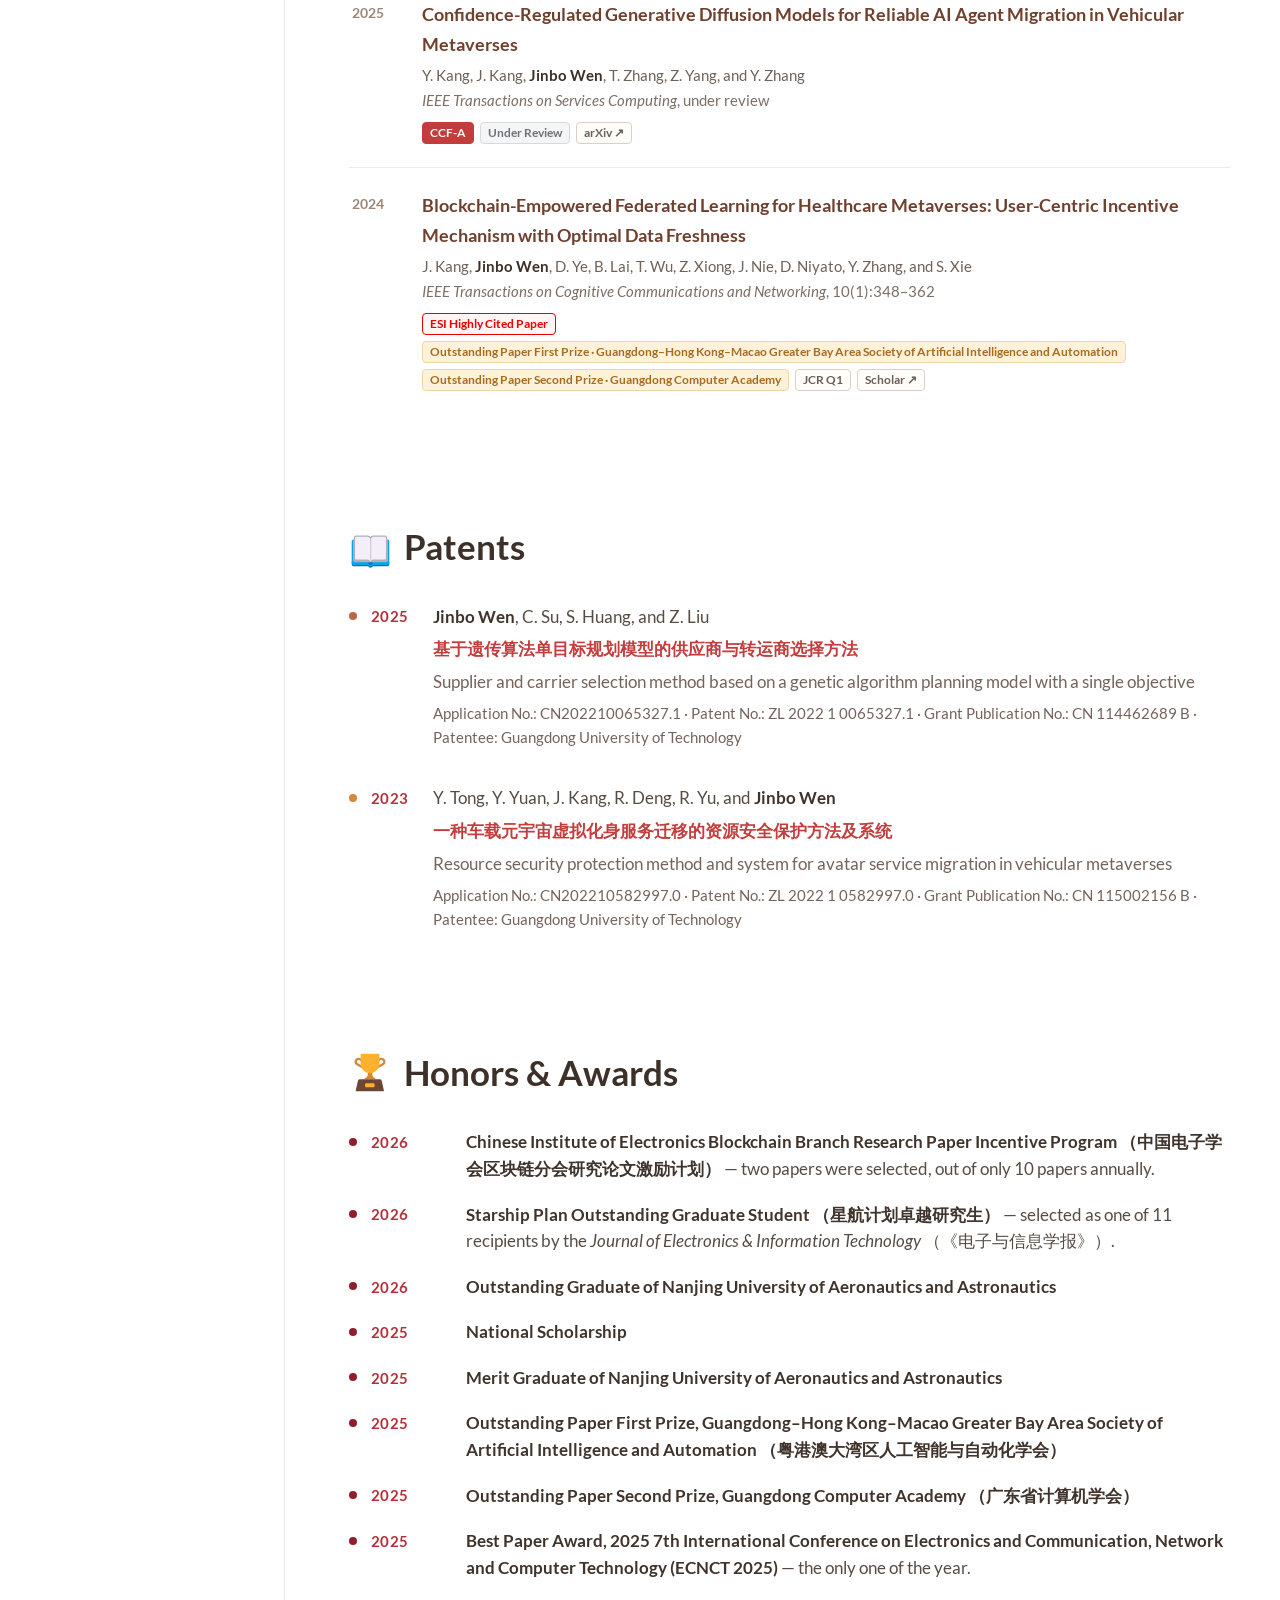
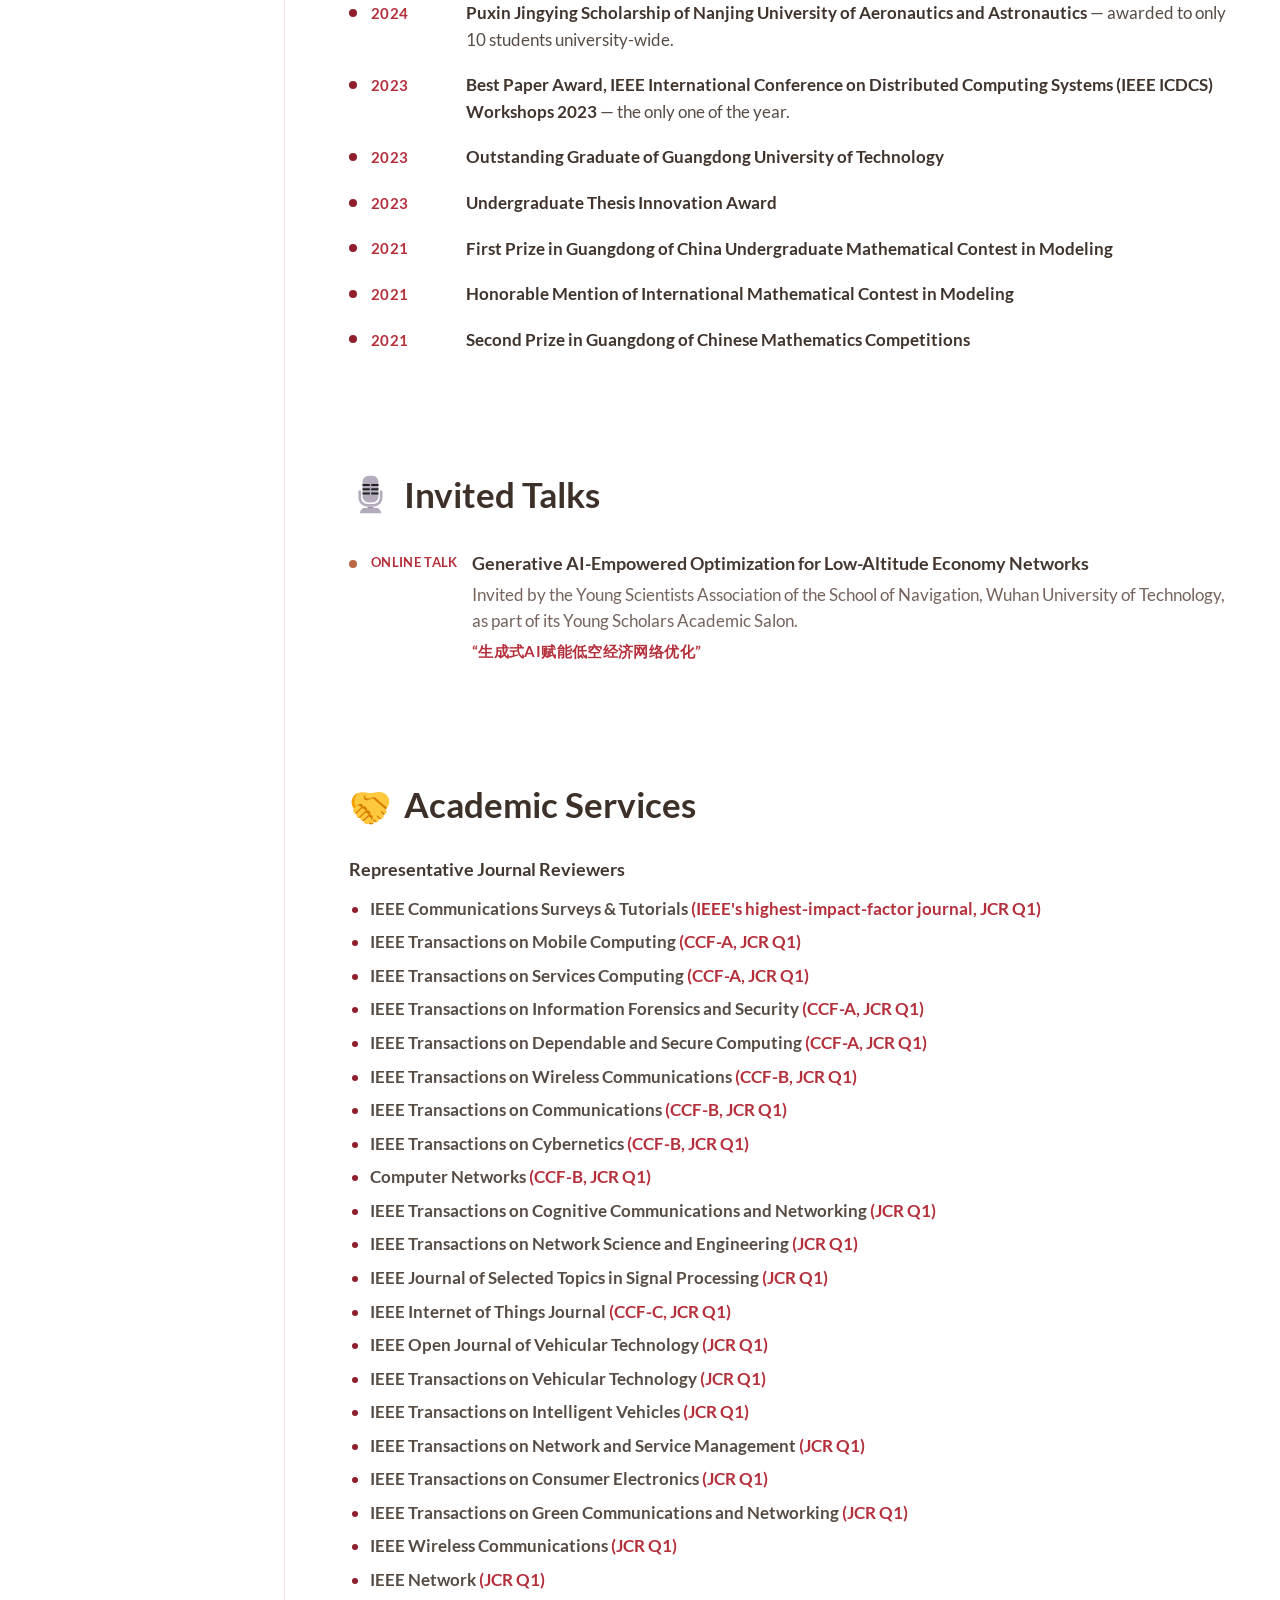
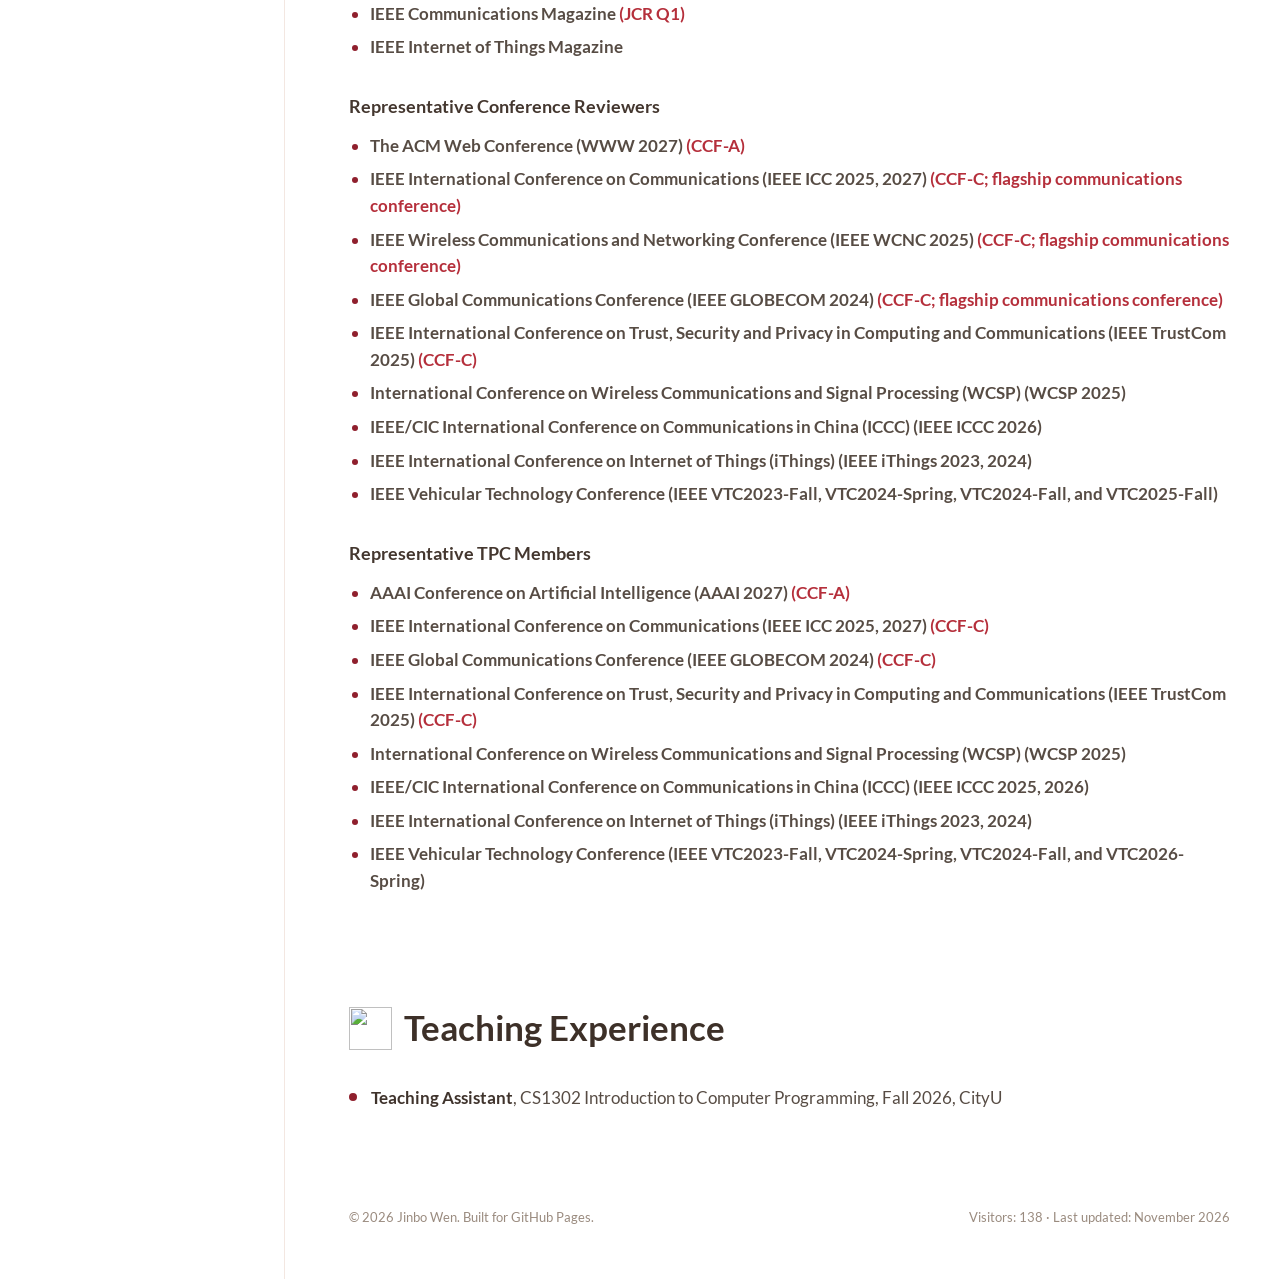
==== commit a8b9d2b7: "Update index.html" ====
--- a/index.html
+++ b/index.html
@@ -108,7 +108,7 @@
 
     <main id="main-content" class="content">
       <section id="about" class="section section--first">
-        <span class="eyebrow">Hello, I’m Jinbo.</span>
+        <span class="eyebrow">Hello, I’m Jinbo Wen (文锦柏).</span>
         <div class="section-heading section-heading--about">
           <span class="section-icon"><img src="assets/icons/fluent-emoji/about-flat.svg" alt="" aria-hidden="true"></span>
           <h2>About Me</h2>
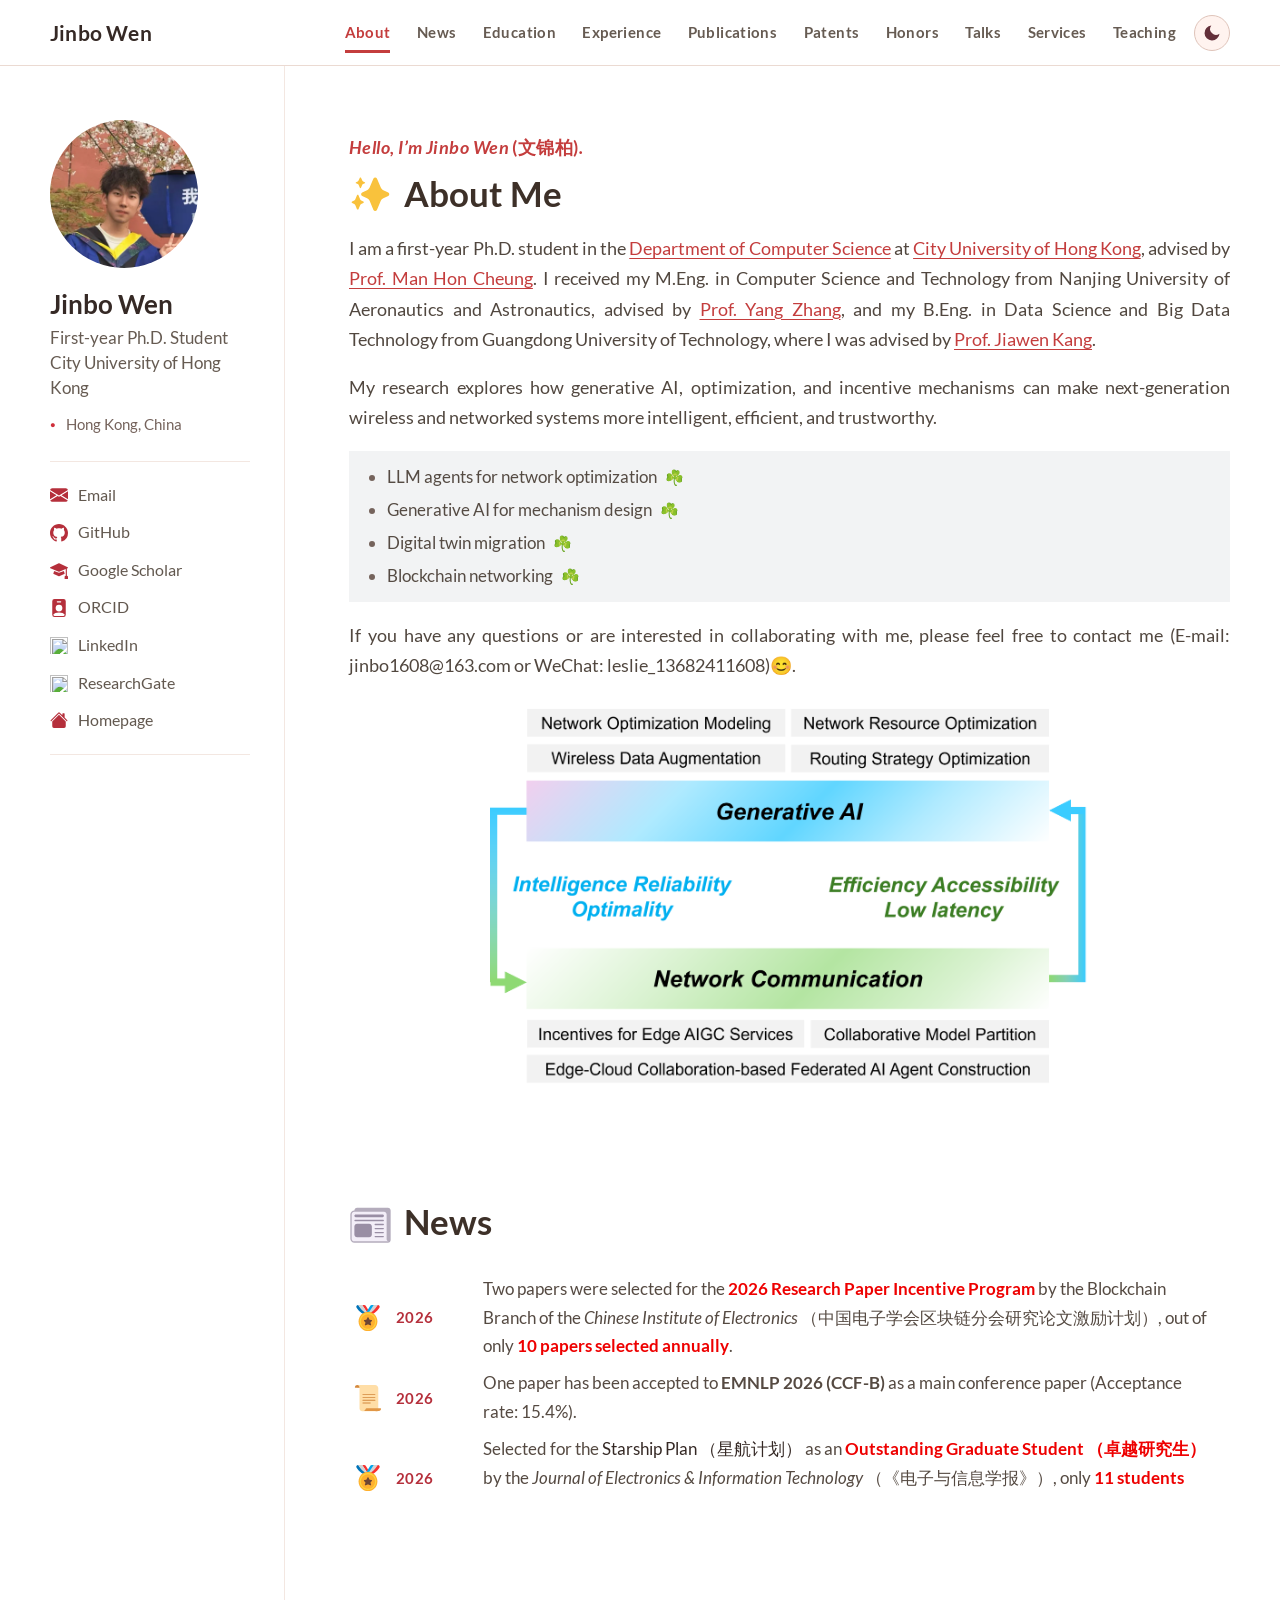
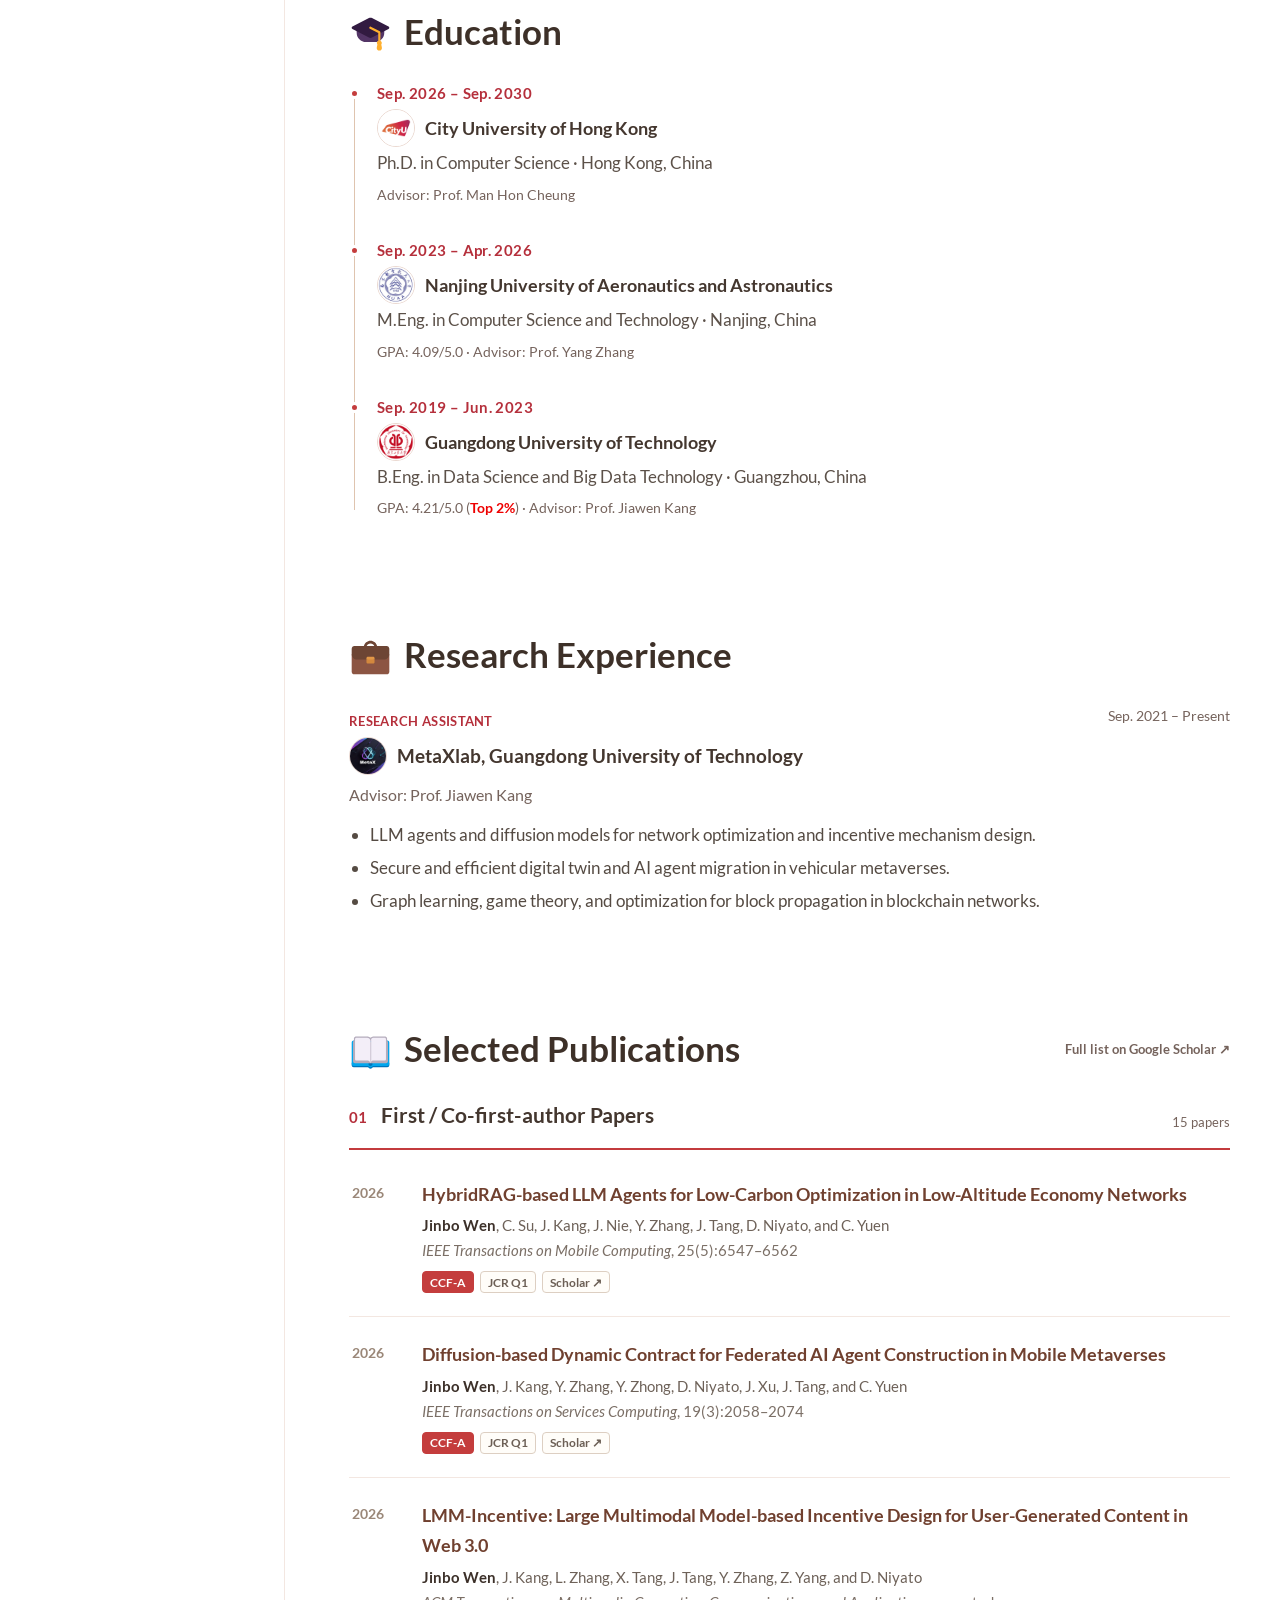
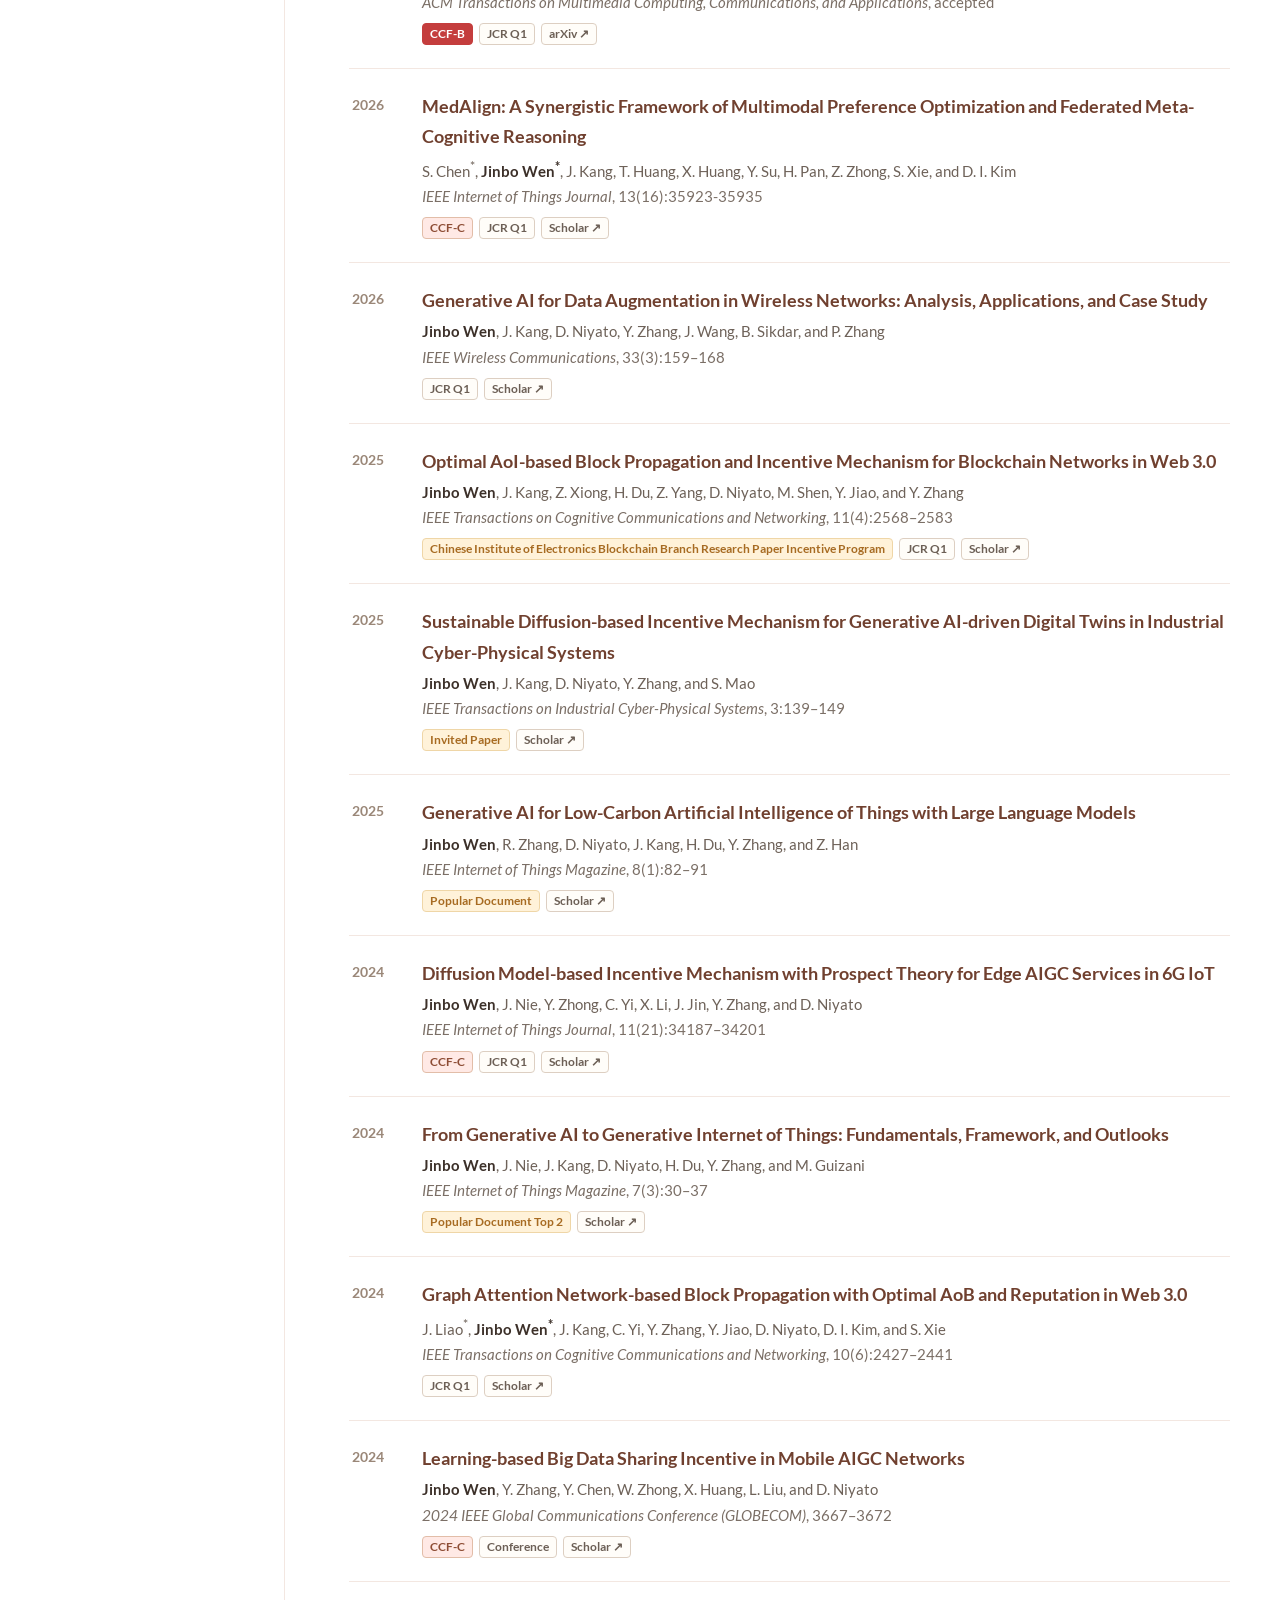
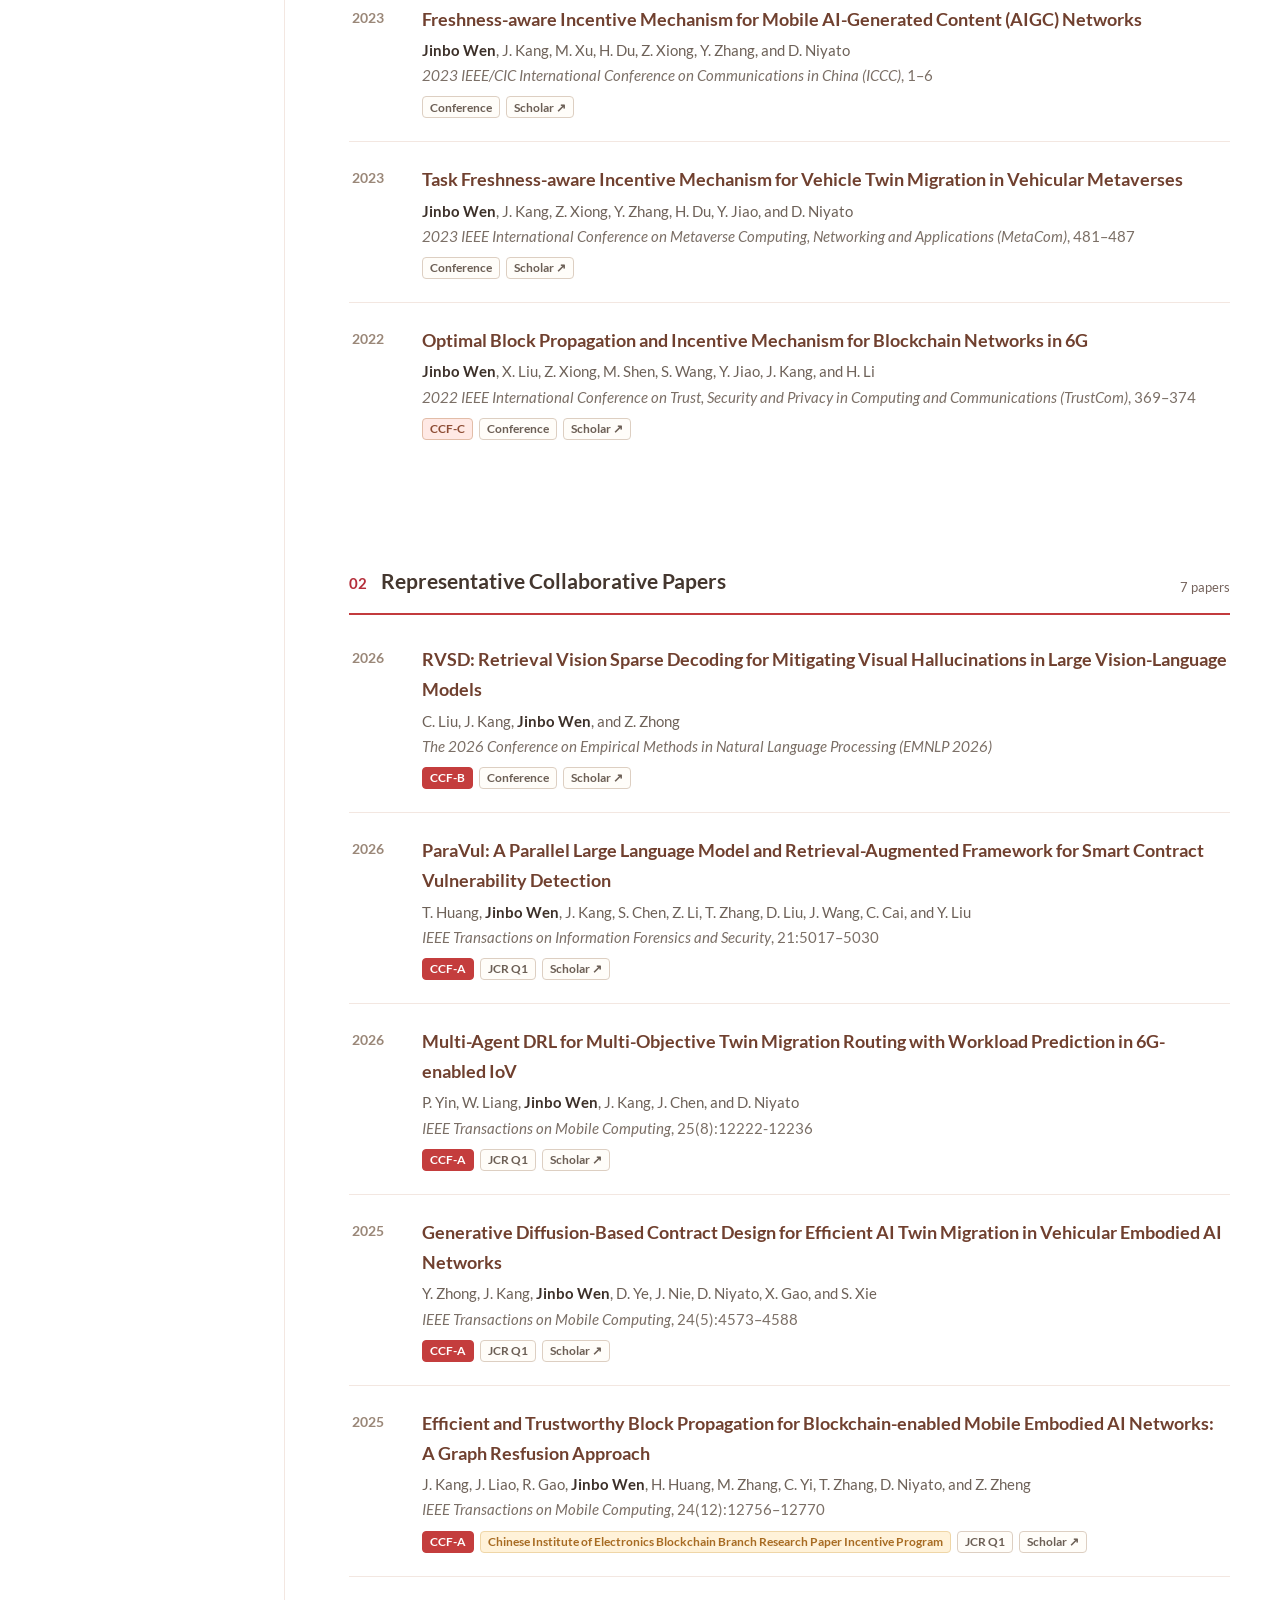
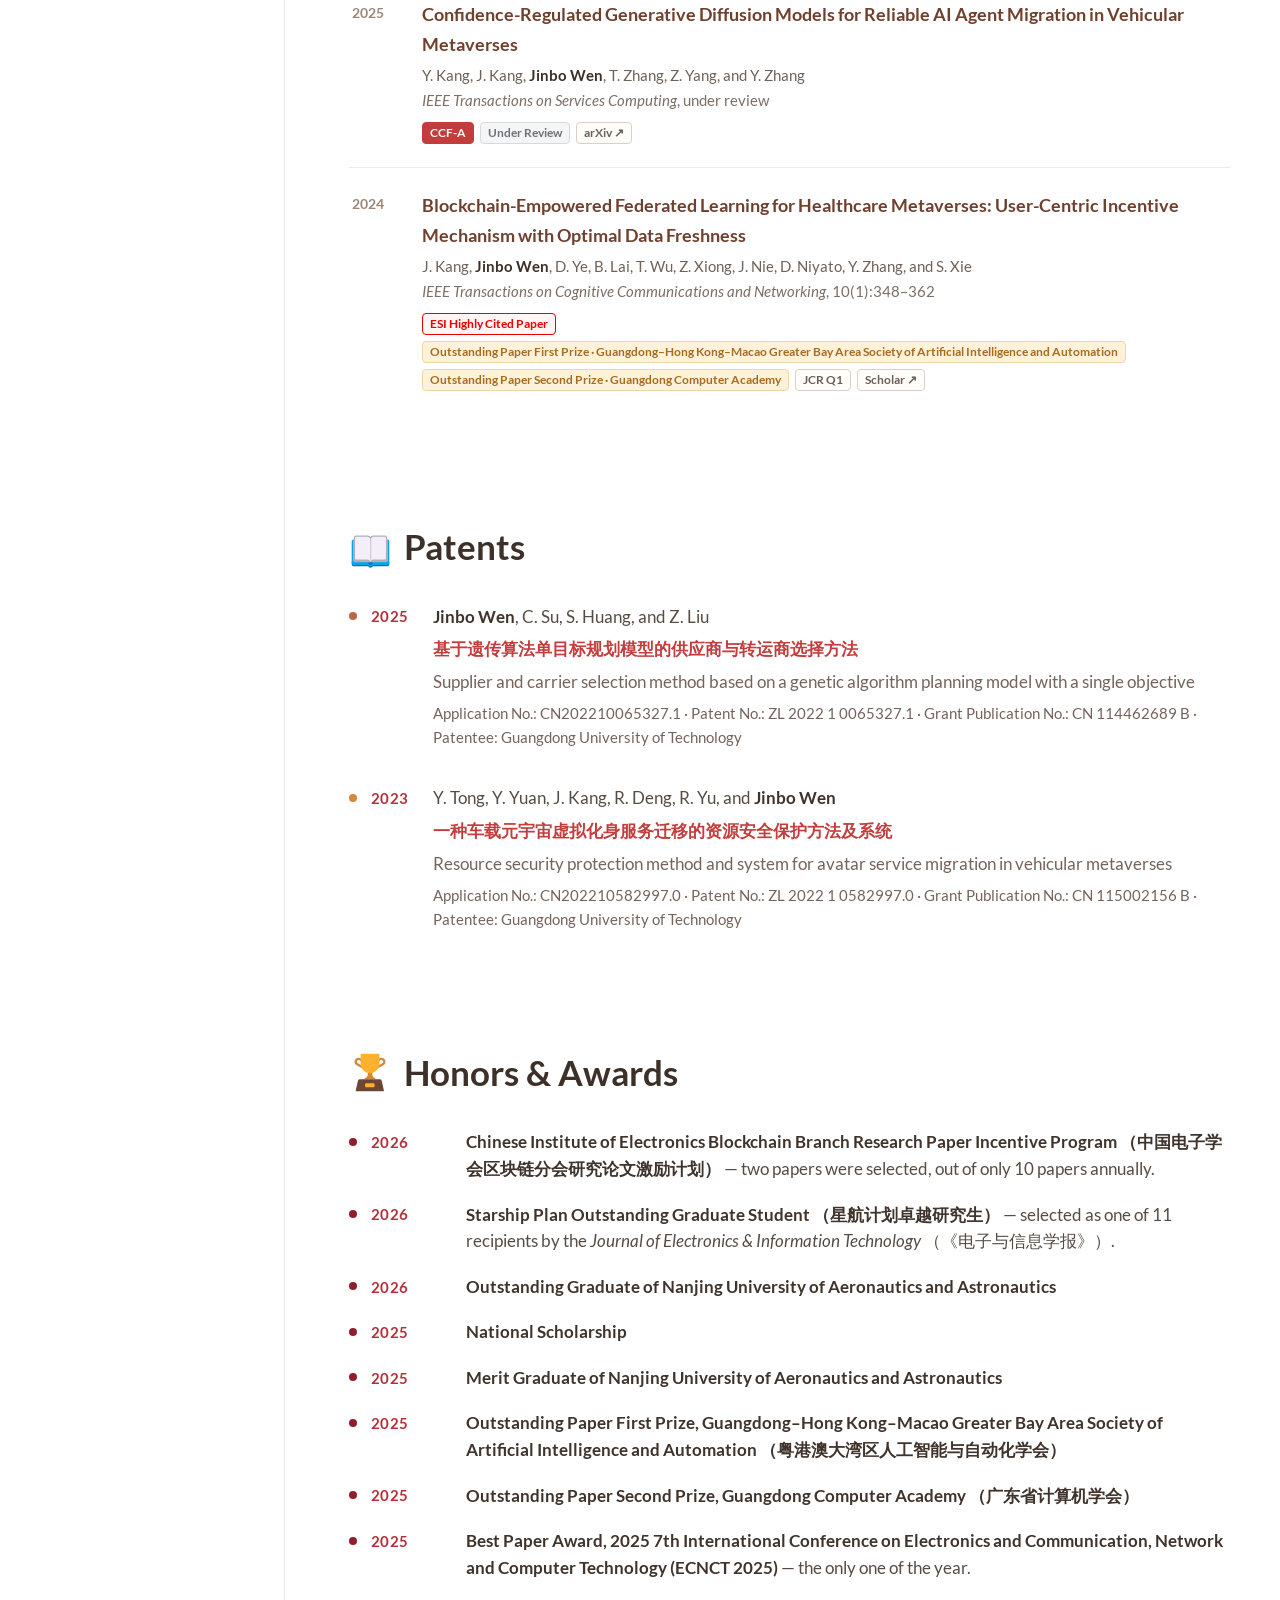
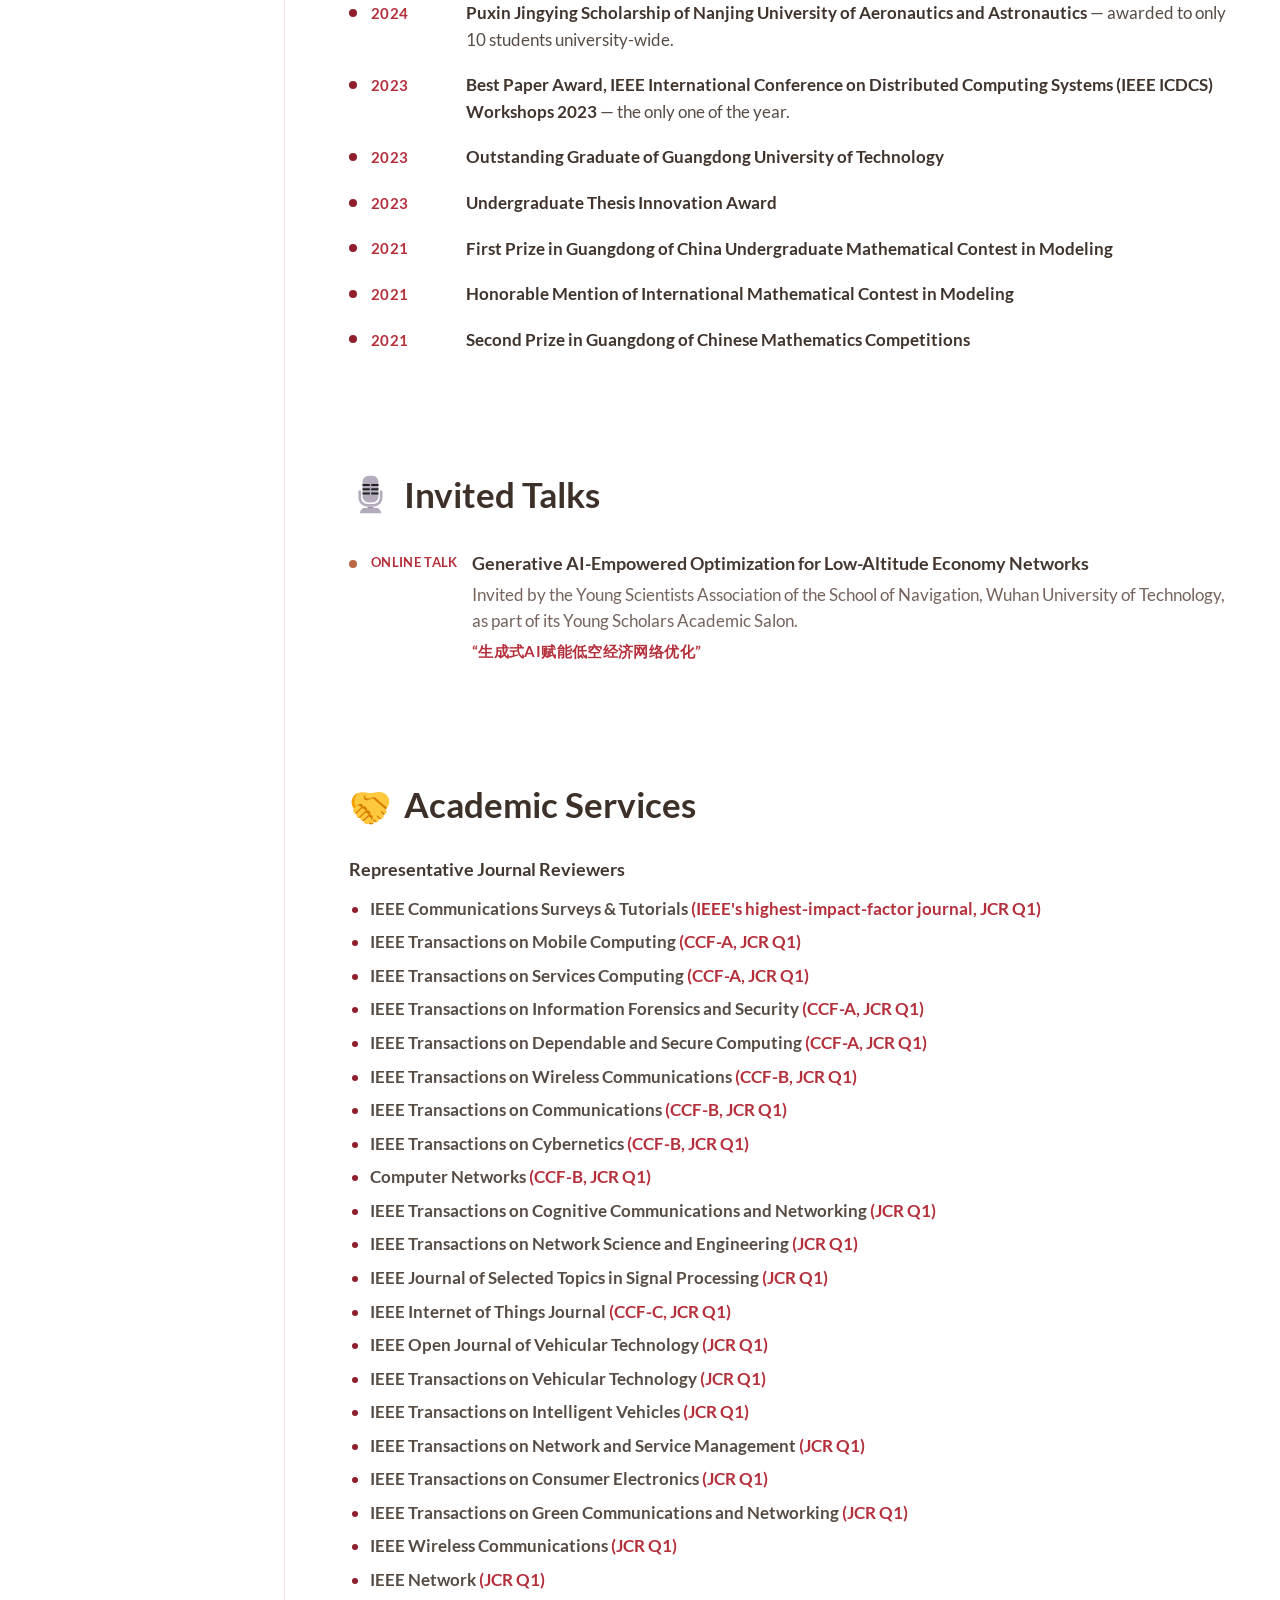
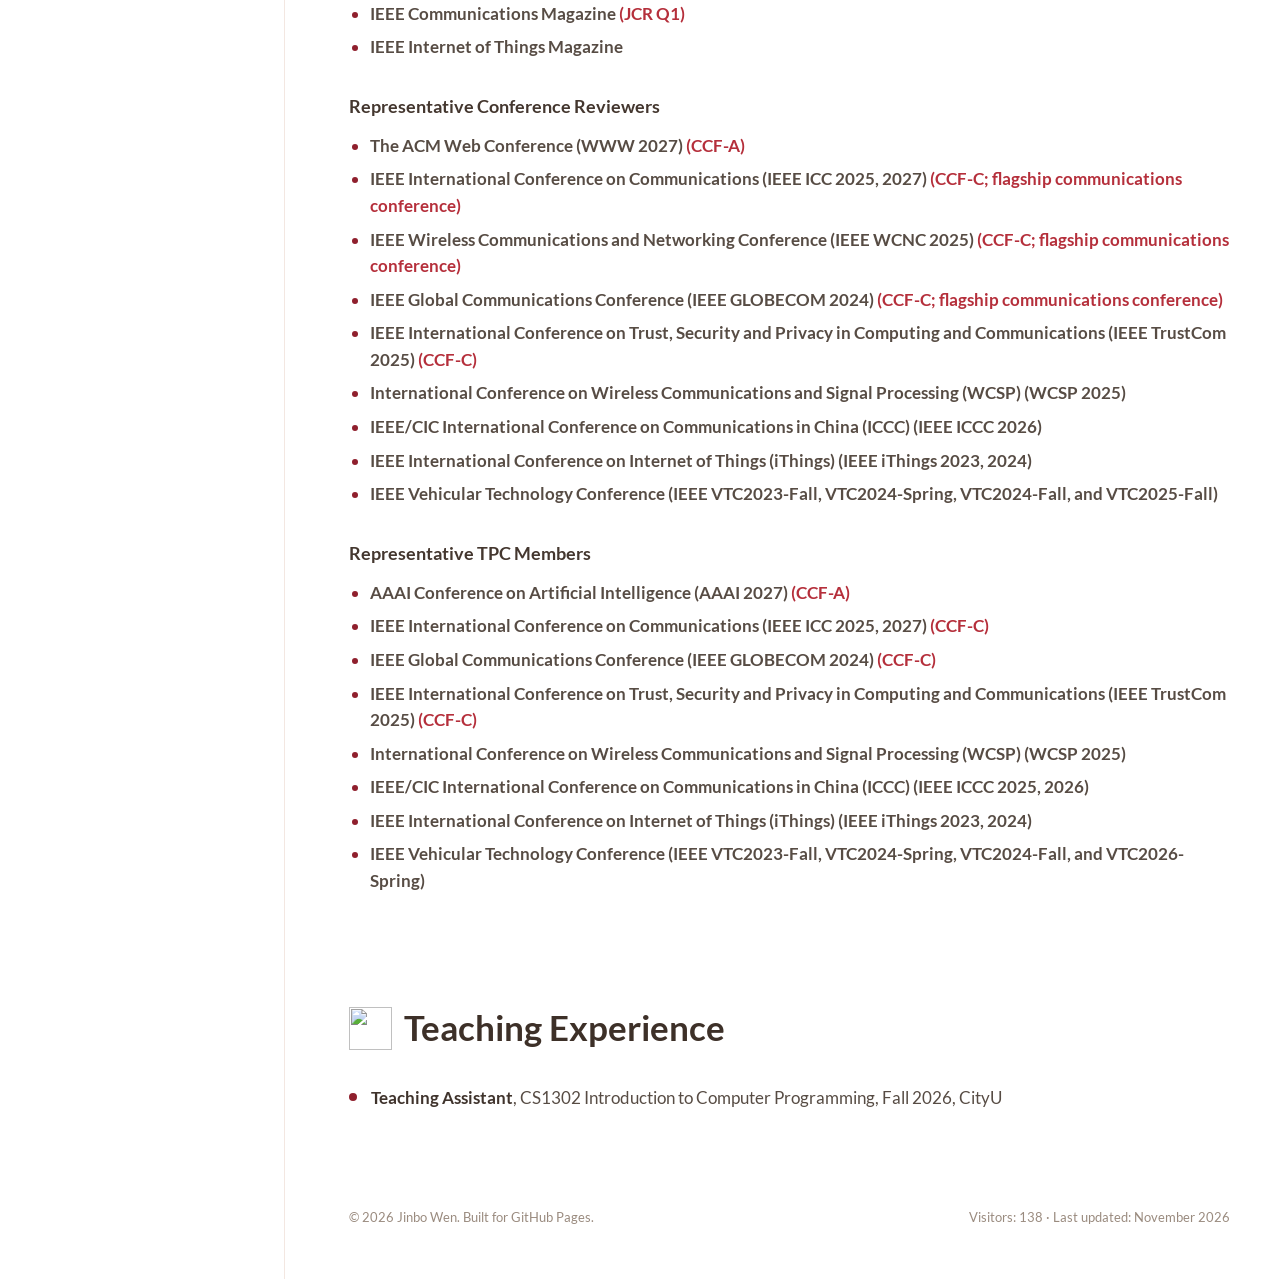
==== commit b9f42906: "Update index.html" ====
--- a/index.html
+++ b/index.html
@@ -23,6 +23,11 @@
   <link rel="stylesheet" href="assets/css/style.css?v=20261021-mobile-layout-v2">
   <script src="assets/js/main.js?v=20260821-umami" defer></script>
   <script defer src="https://cloud.umami.is/script.js" data-website-id="503cabd6-53f9-453b-8d97-c8c85639f7c7"></script>
+  <style>
+    .eyebrow .no-italic {
+      font-style: normal !important;
+    }
+  </style>
 </head>
 <body>
   <a class="skip-link" href="#main-content">Skip to content</a>
@@ -108,7 +113,7 @@
 
     <main id="main-content" class="content">
       <section id="about" class="section section--first">
-        <span class="eyebrow">Hello, I’m Jinbo Wen (文锦柏).</span>
+        <span class="eyebrow">Hello, I’m Jinbo Wen <span class="no-italic">(文锦柏)</span>.</span>
         <div class="section-heading section-heading--about">
           <span class="section-icon"><img src="assets/icons/fluent-emoji/about-flat.svg" alt="" aria-hidden="true"></span>
           <h2>About Me</h2>
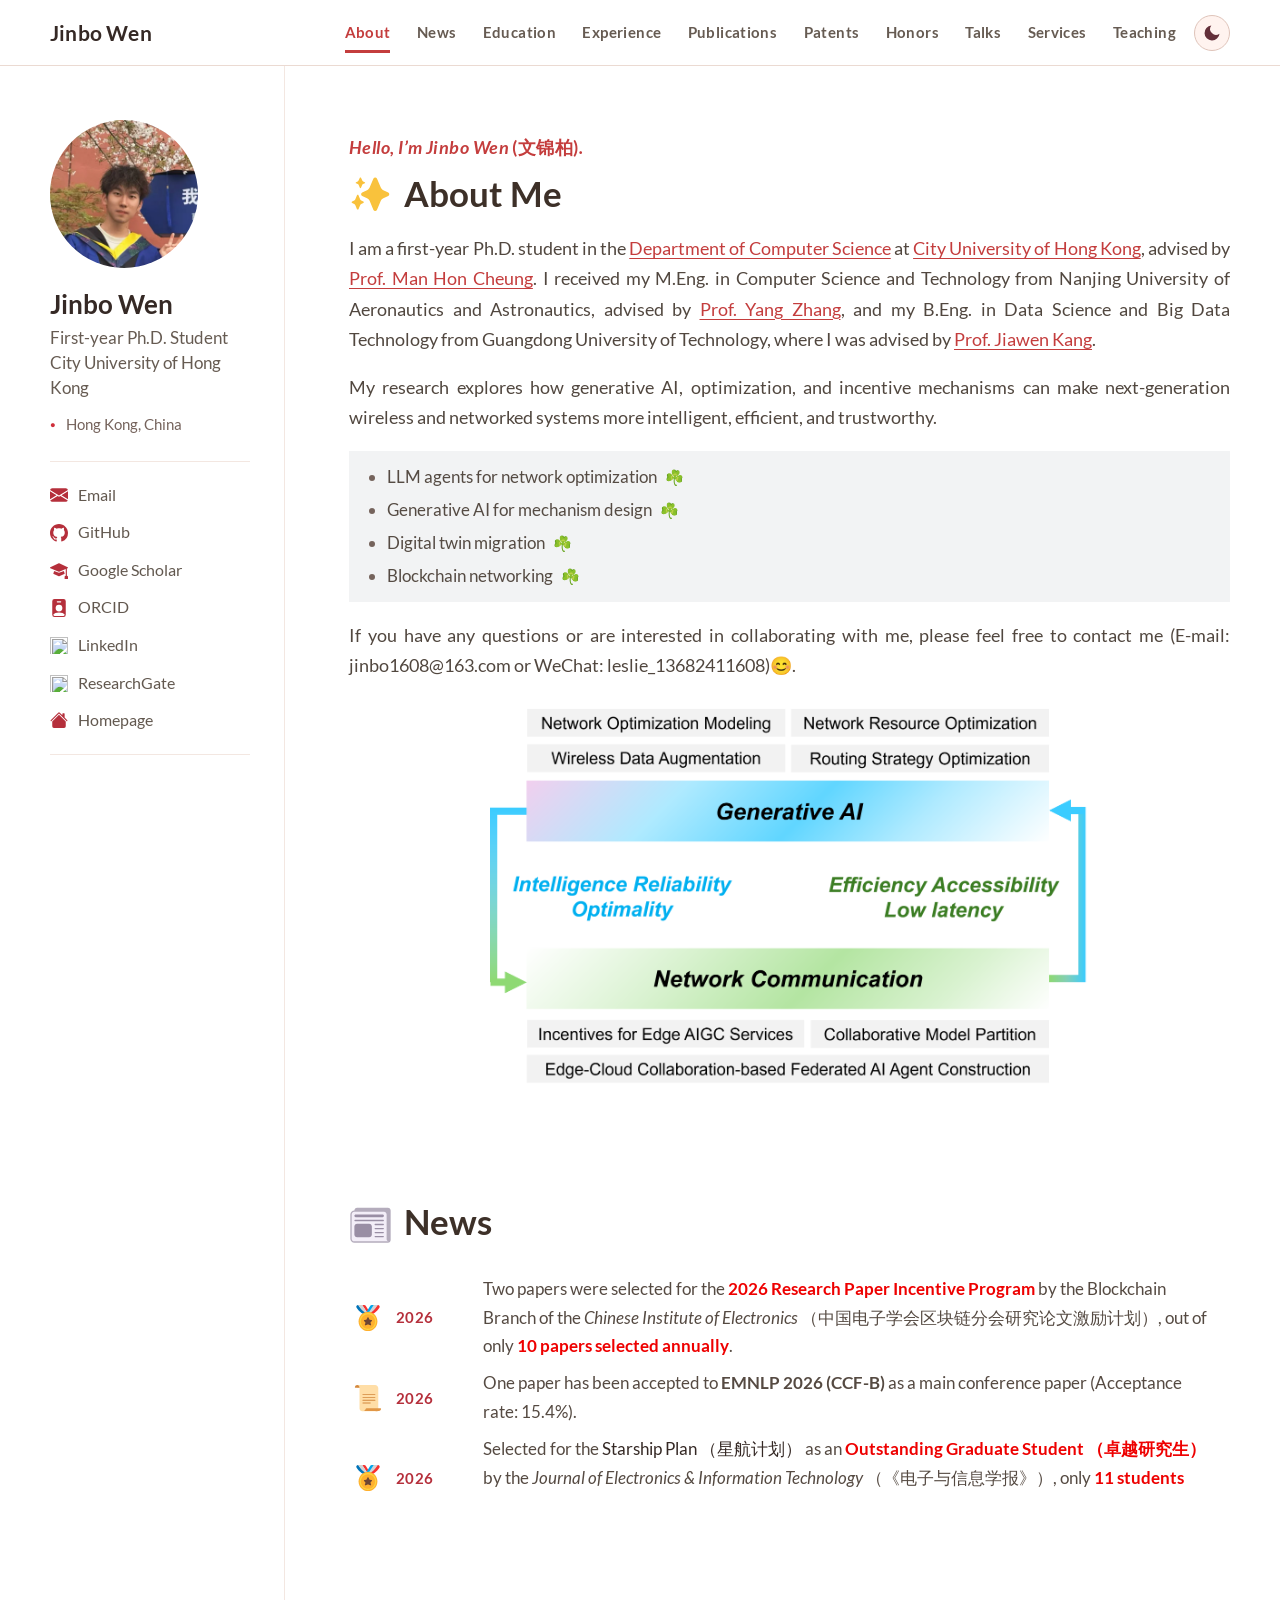
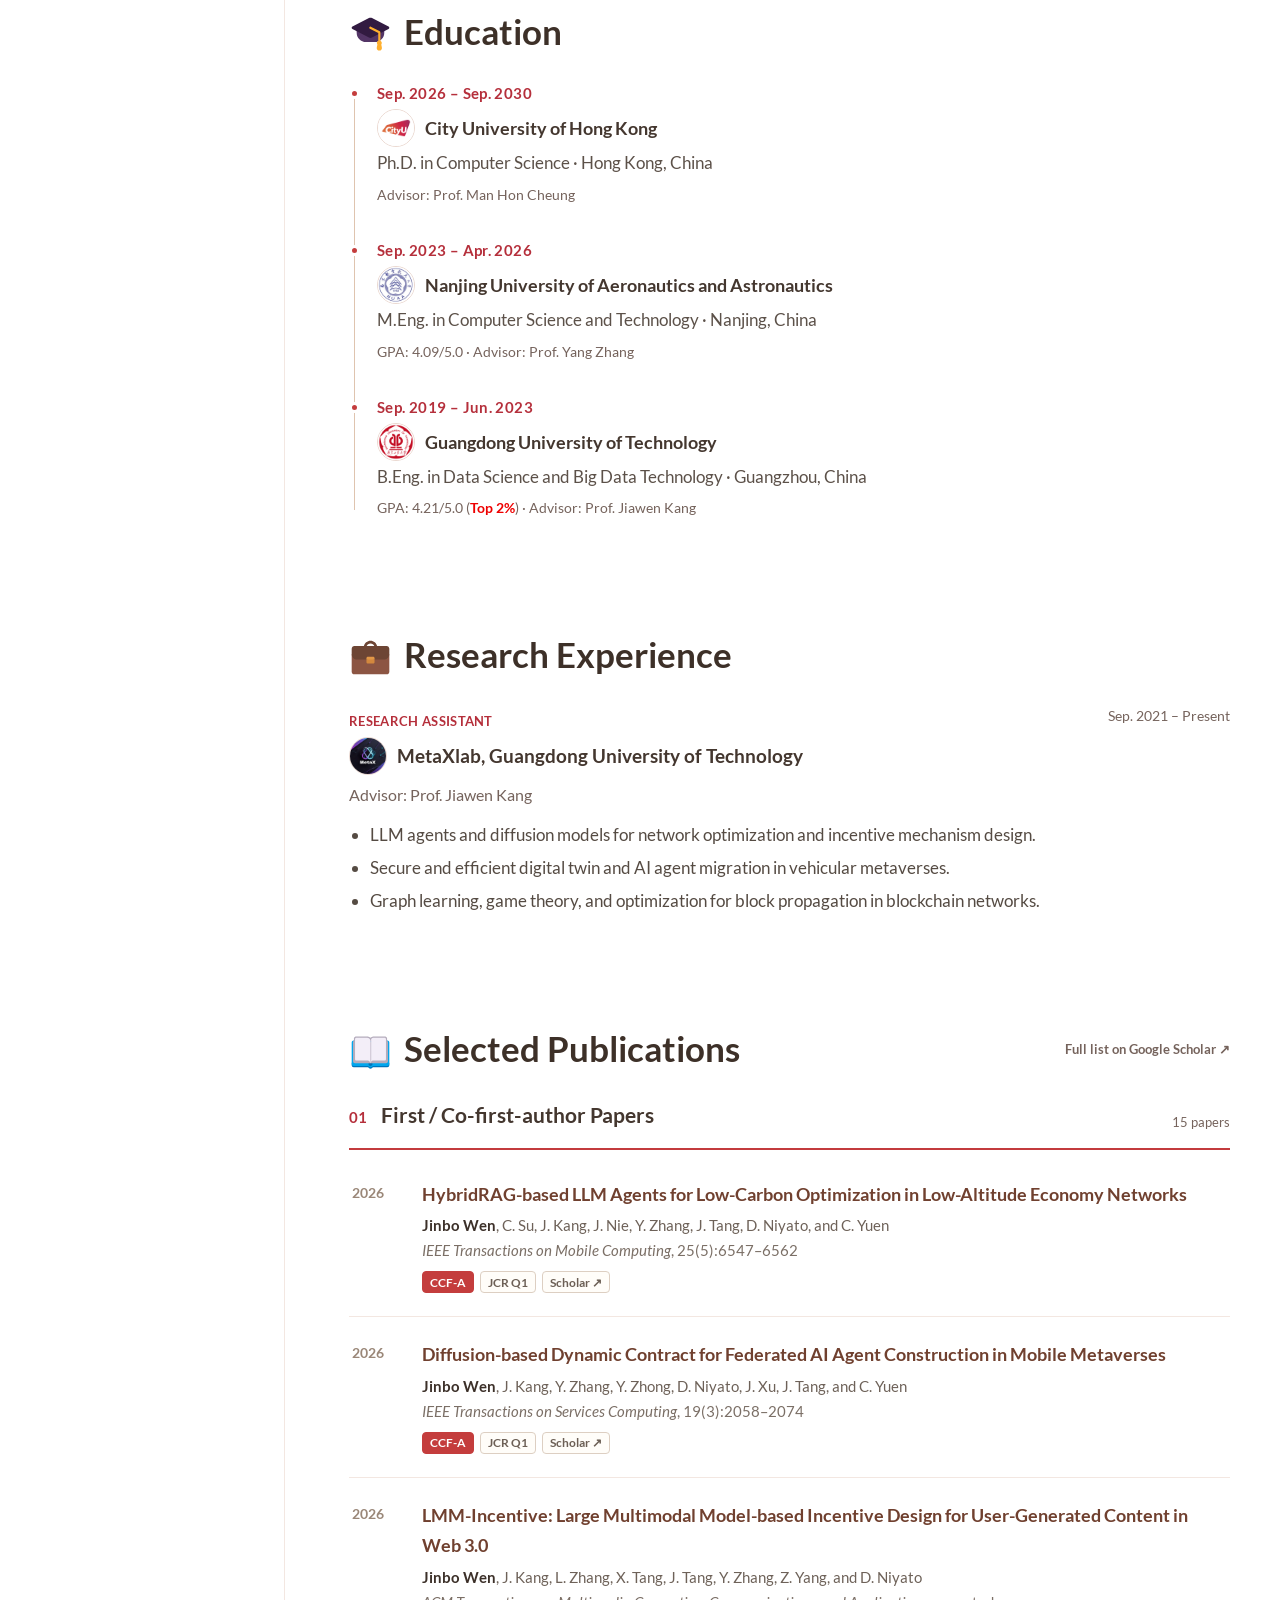
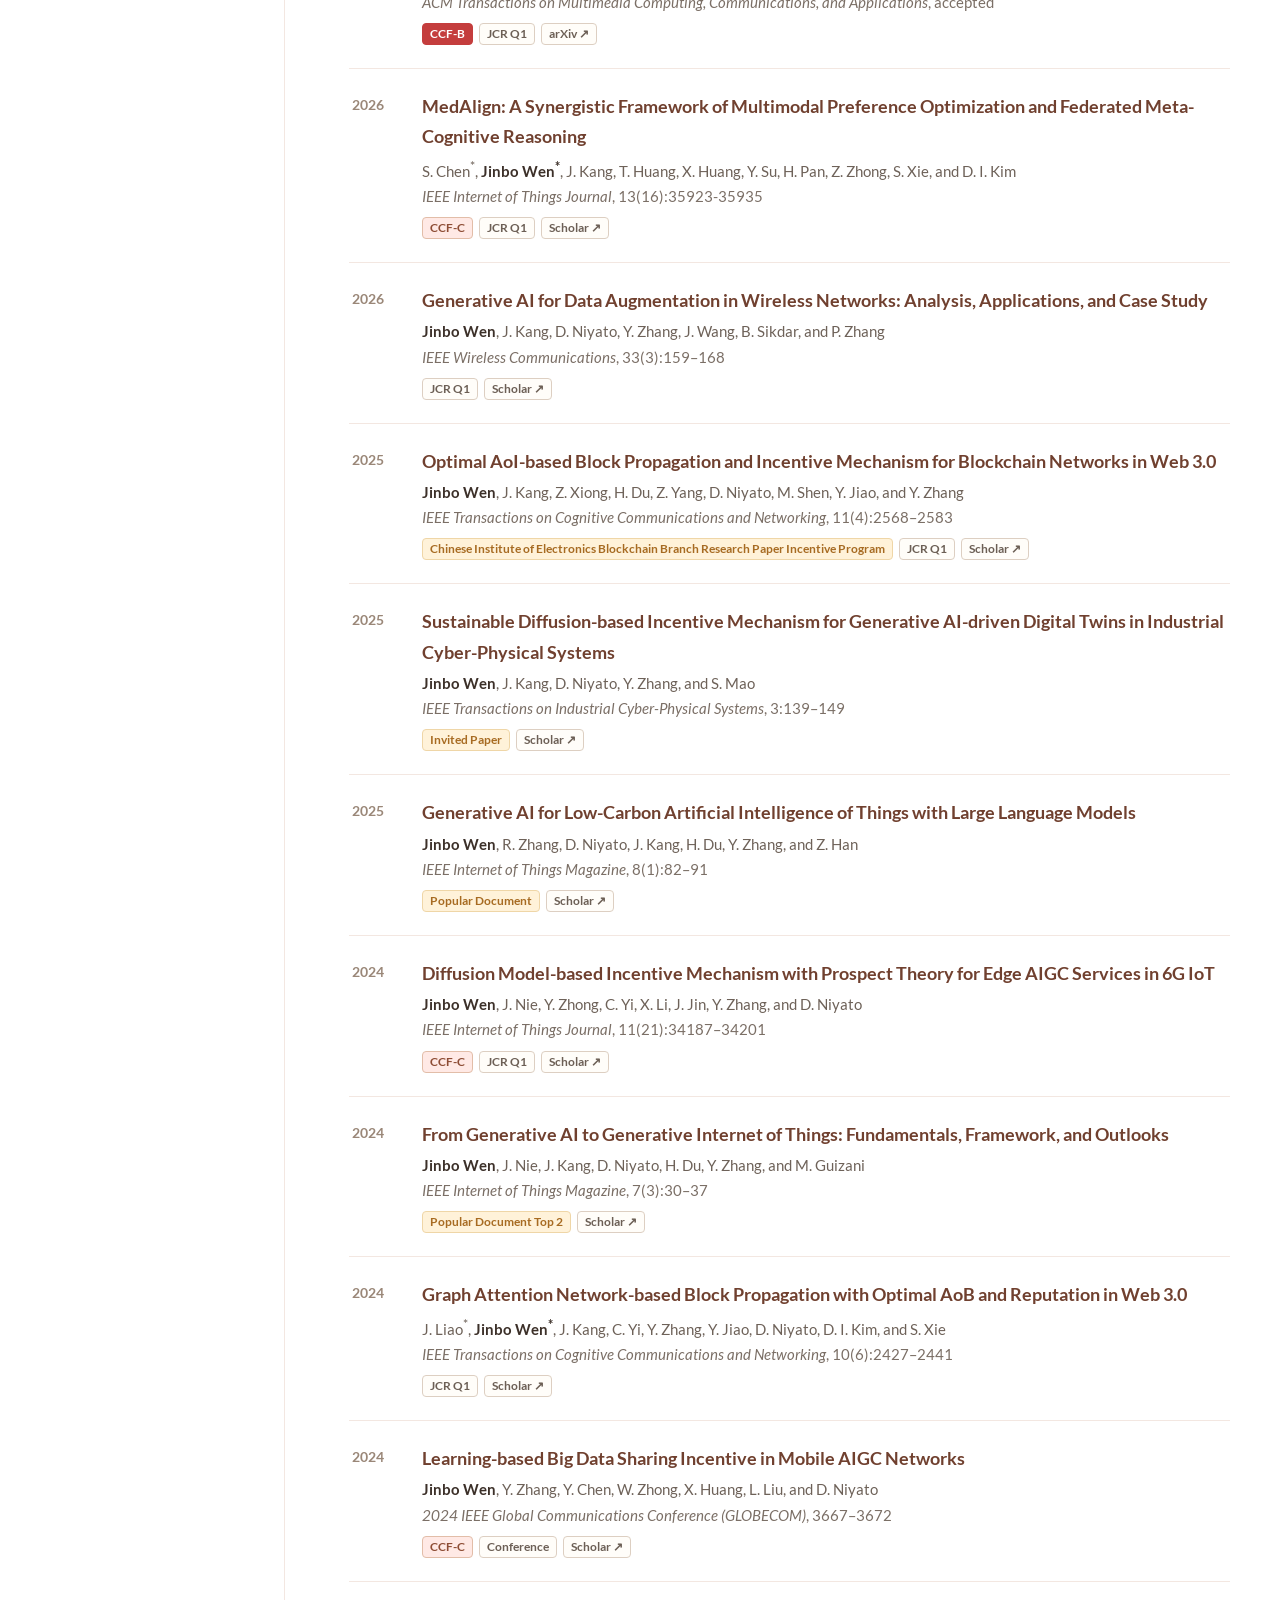
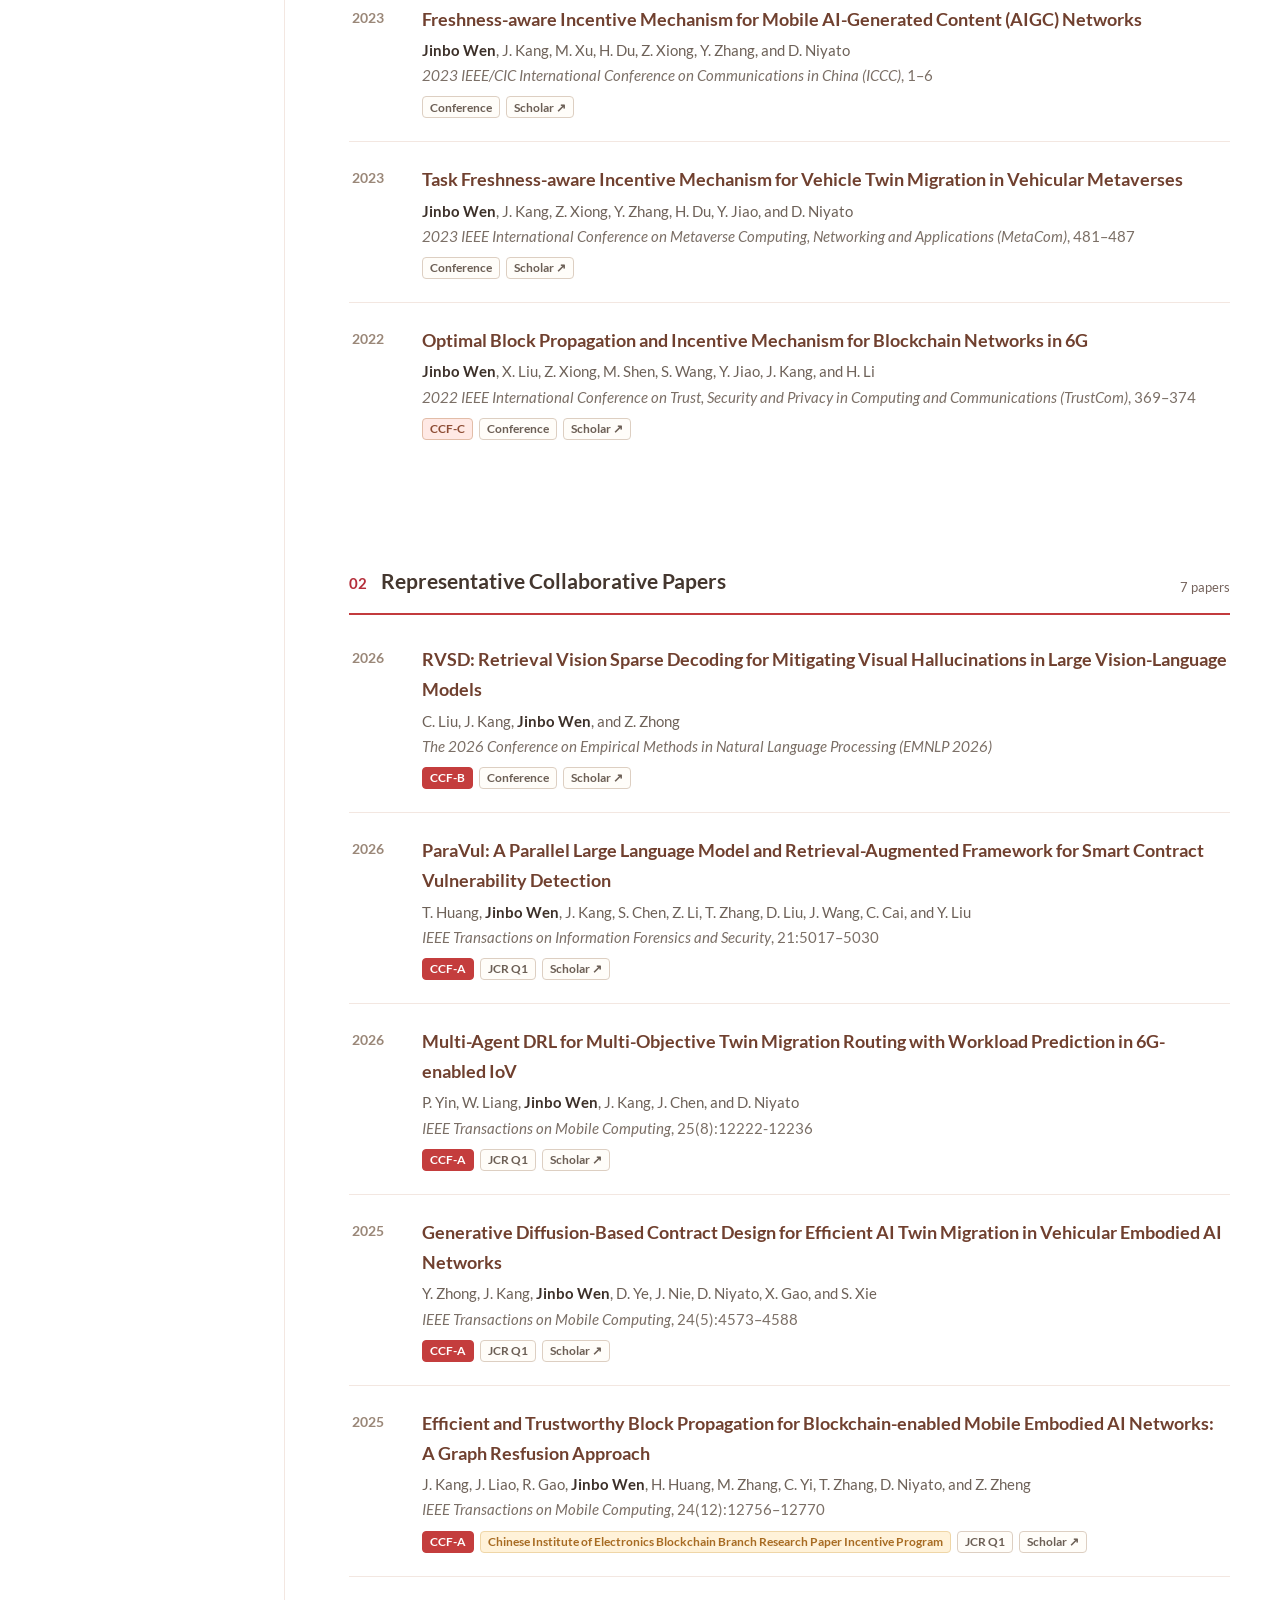
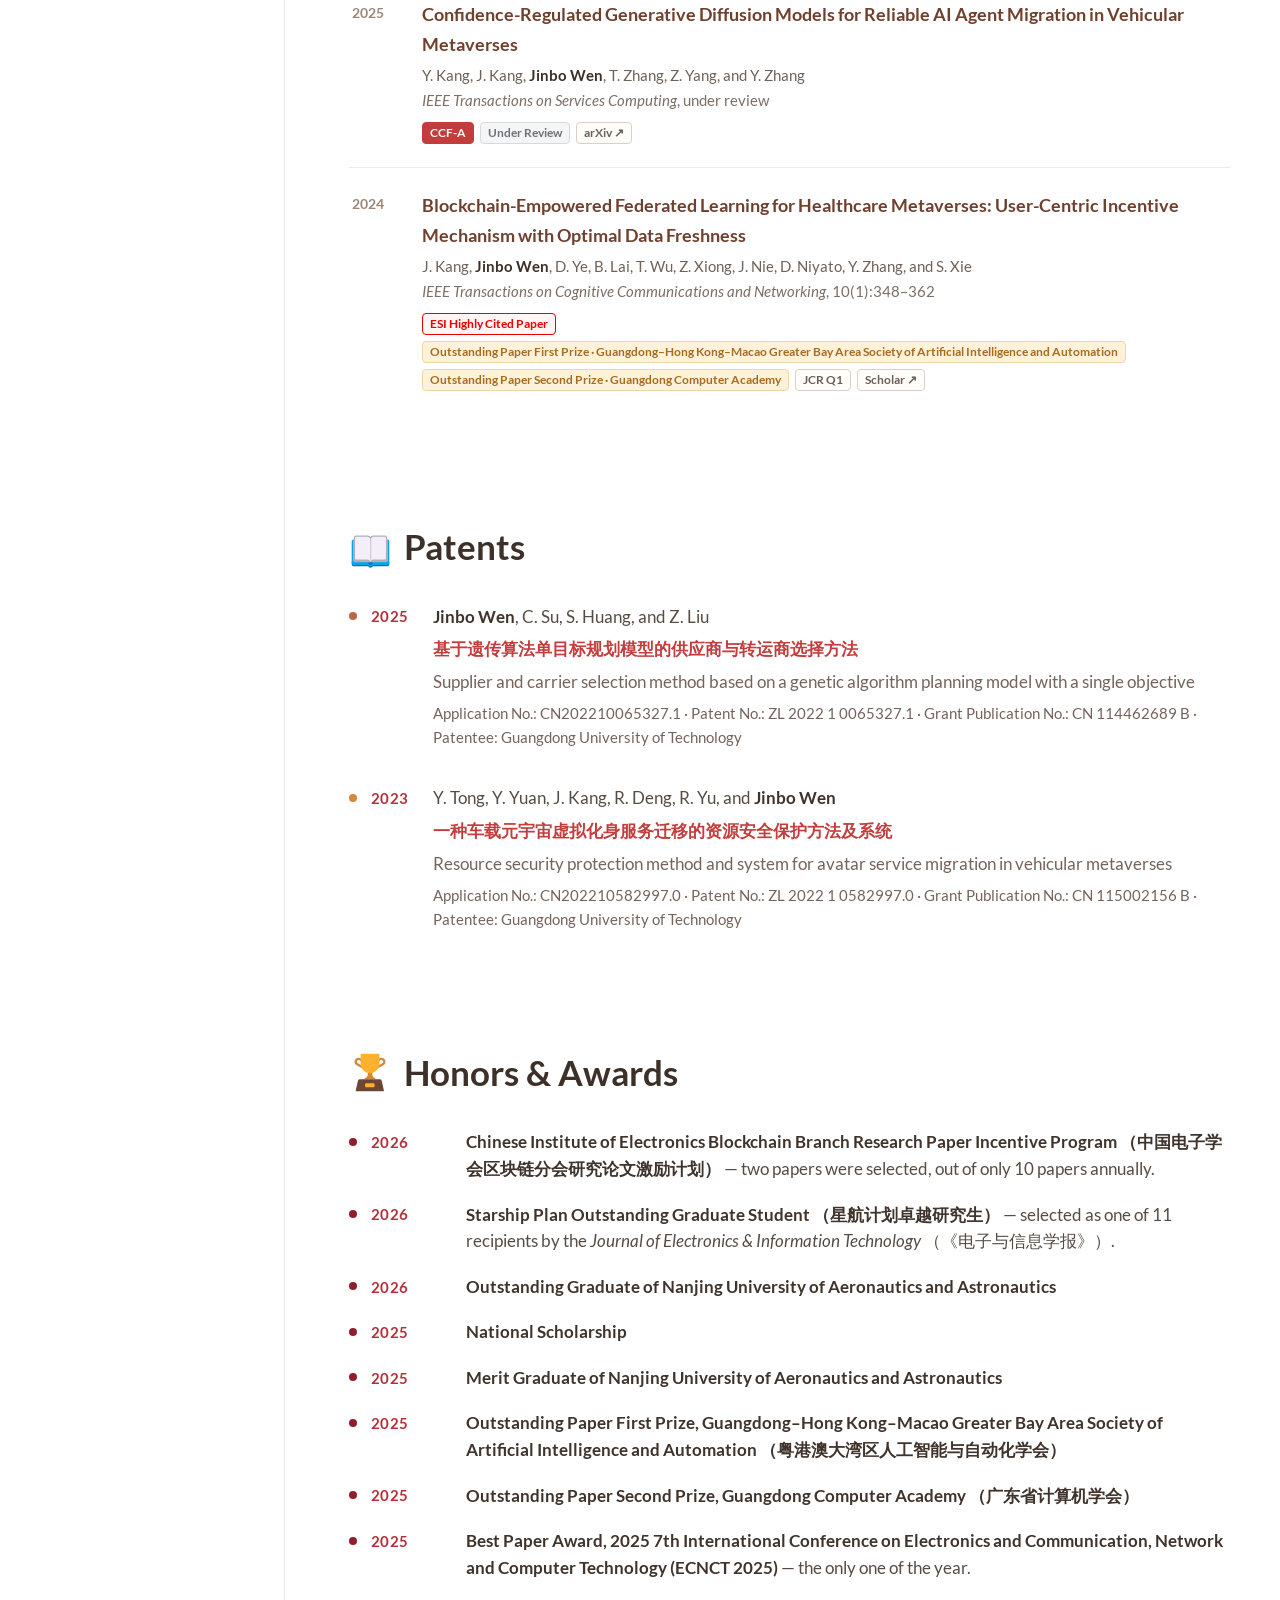
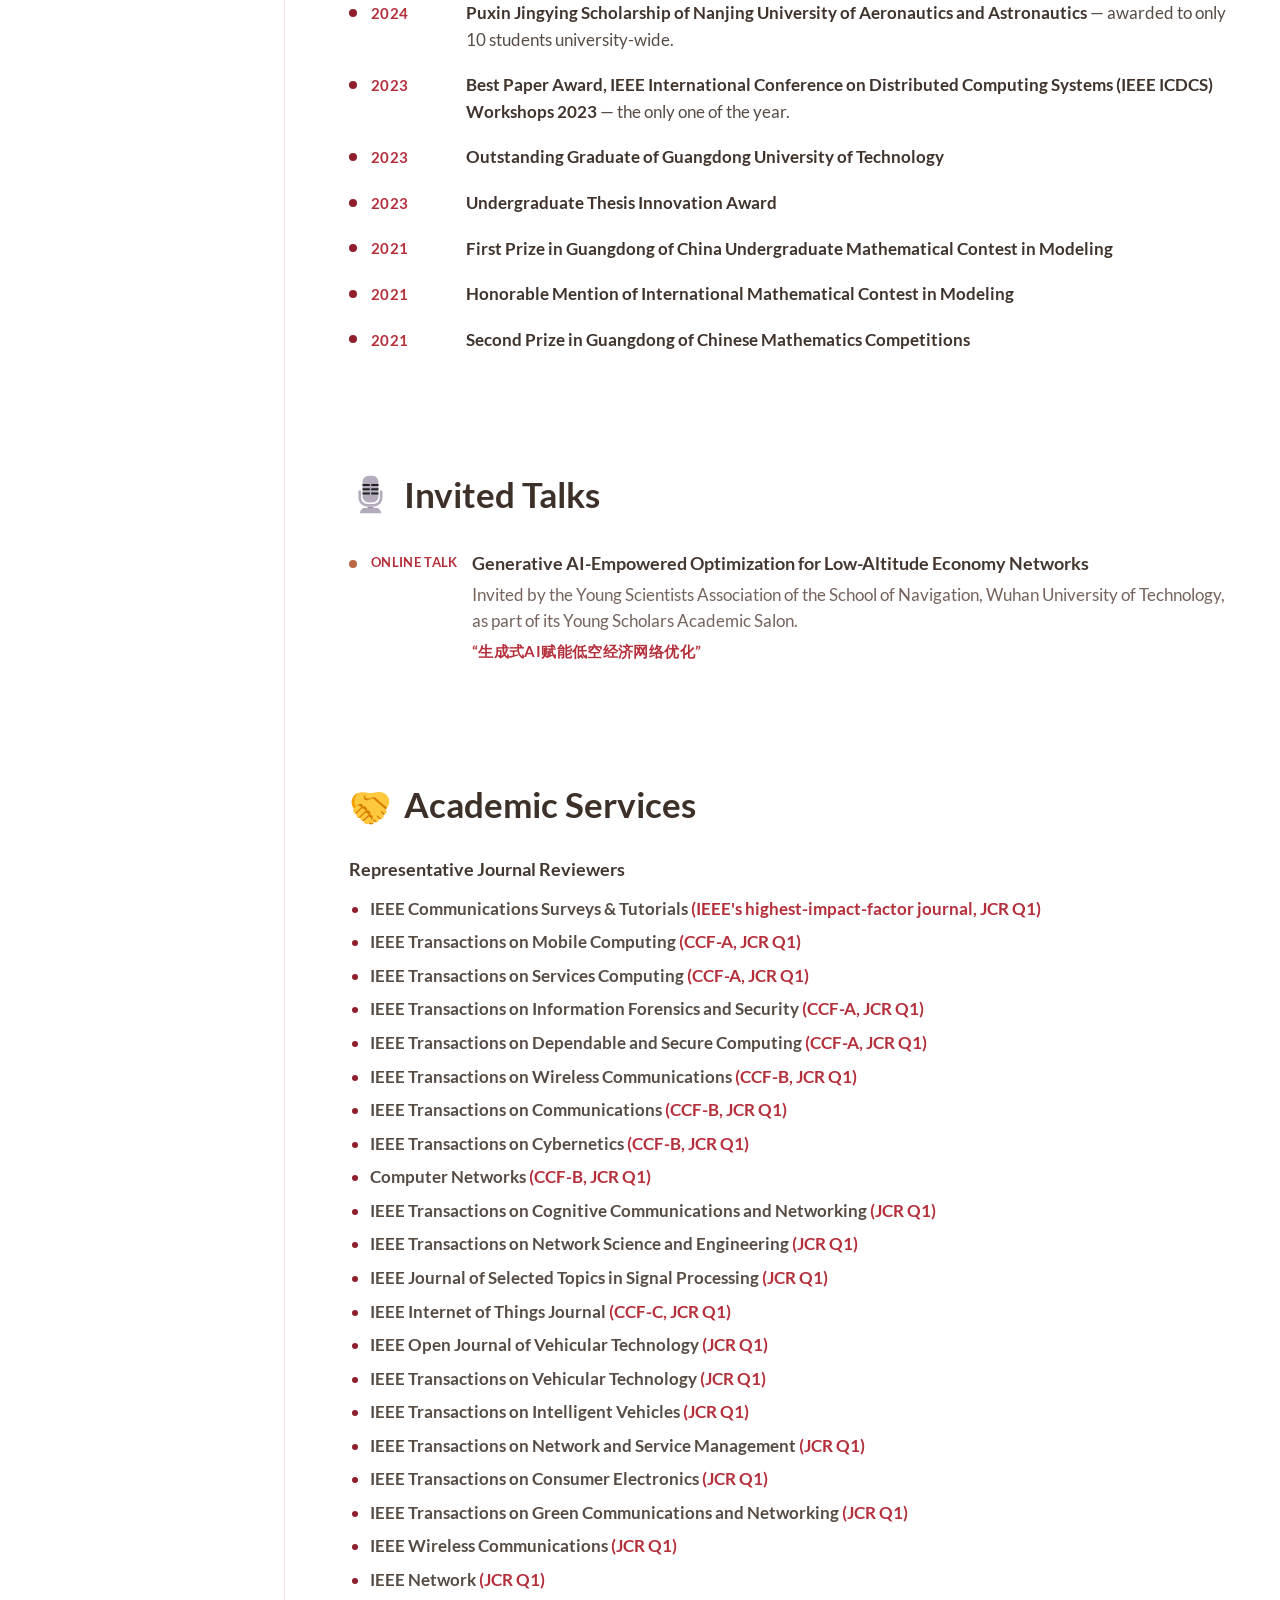
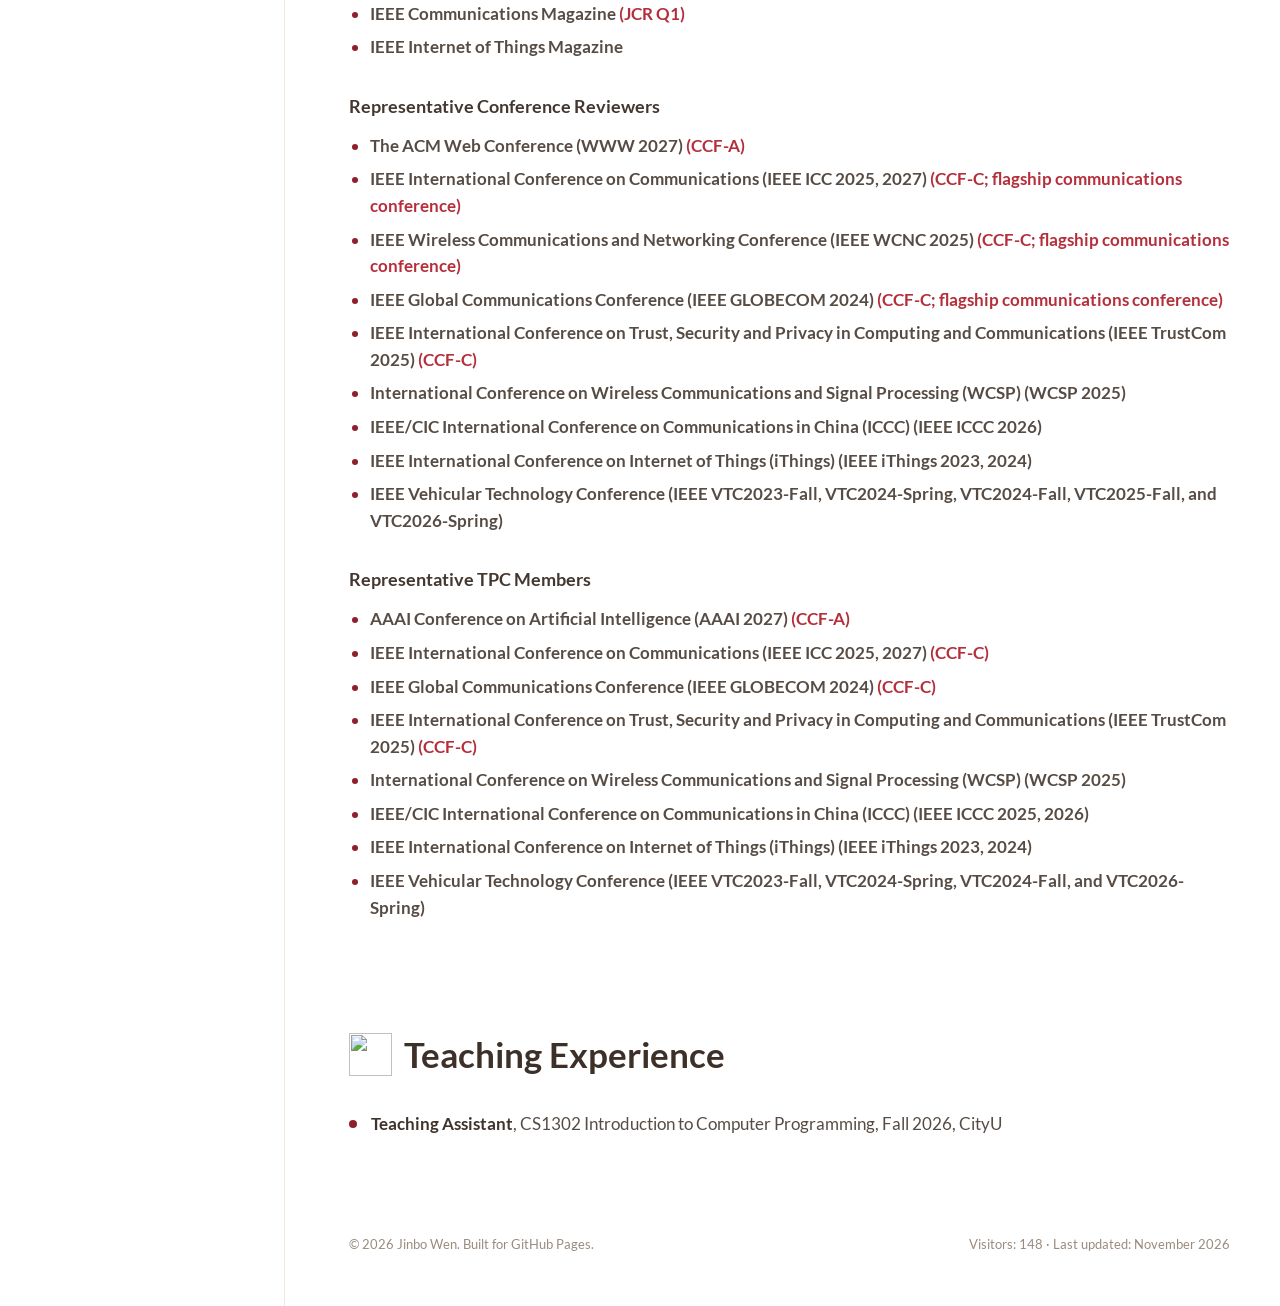
==== commit 2d399e74: "Update index.html" ====
--- a/index.html
+++ b/index.html
@@ -584,7 +584,7 @@
               <li><strong>International Conference on Wireless Communications and Signal Processing (WCSP) (WCSP 2025)</strong> <span></span></li>
               <li><strong>IEEE/CIC International Conference on Communications in China (ICCC) (IEEE ICCC 2026)</strong> <span></span></li>
               <li><strong>IEEE International Conference on Internet of Things (iThings) (IEEE iThings 2023, 2024)</strong> <span></span></li>
-              <li><strong>IEEE Vehicular Technology Conference (IEEE VTC2023-Fall, VTC2024-Spring, VTC2024-Fall, and VTC2025-Fall)</strong> <span></span></li>
+              <li><strong>IEEE Vehicular Technology Conference (IEEE VTC2023-Fall, VTC2024-Spring, VTC2024-Fall, VTC2025-Fall, and VTC2026-Spring)</strong> <span></span></li>
             </ul>
           </section>
           <section class="service-group" aria-labelledby="tpc-member-heading">
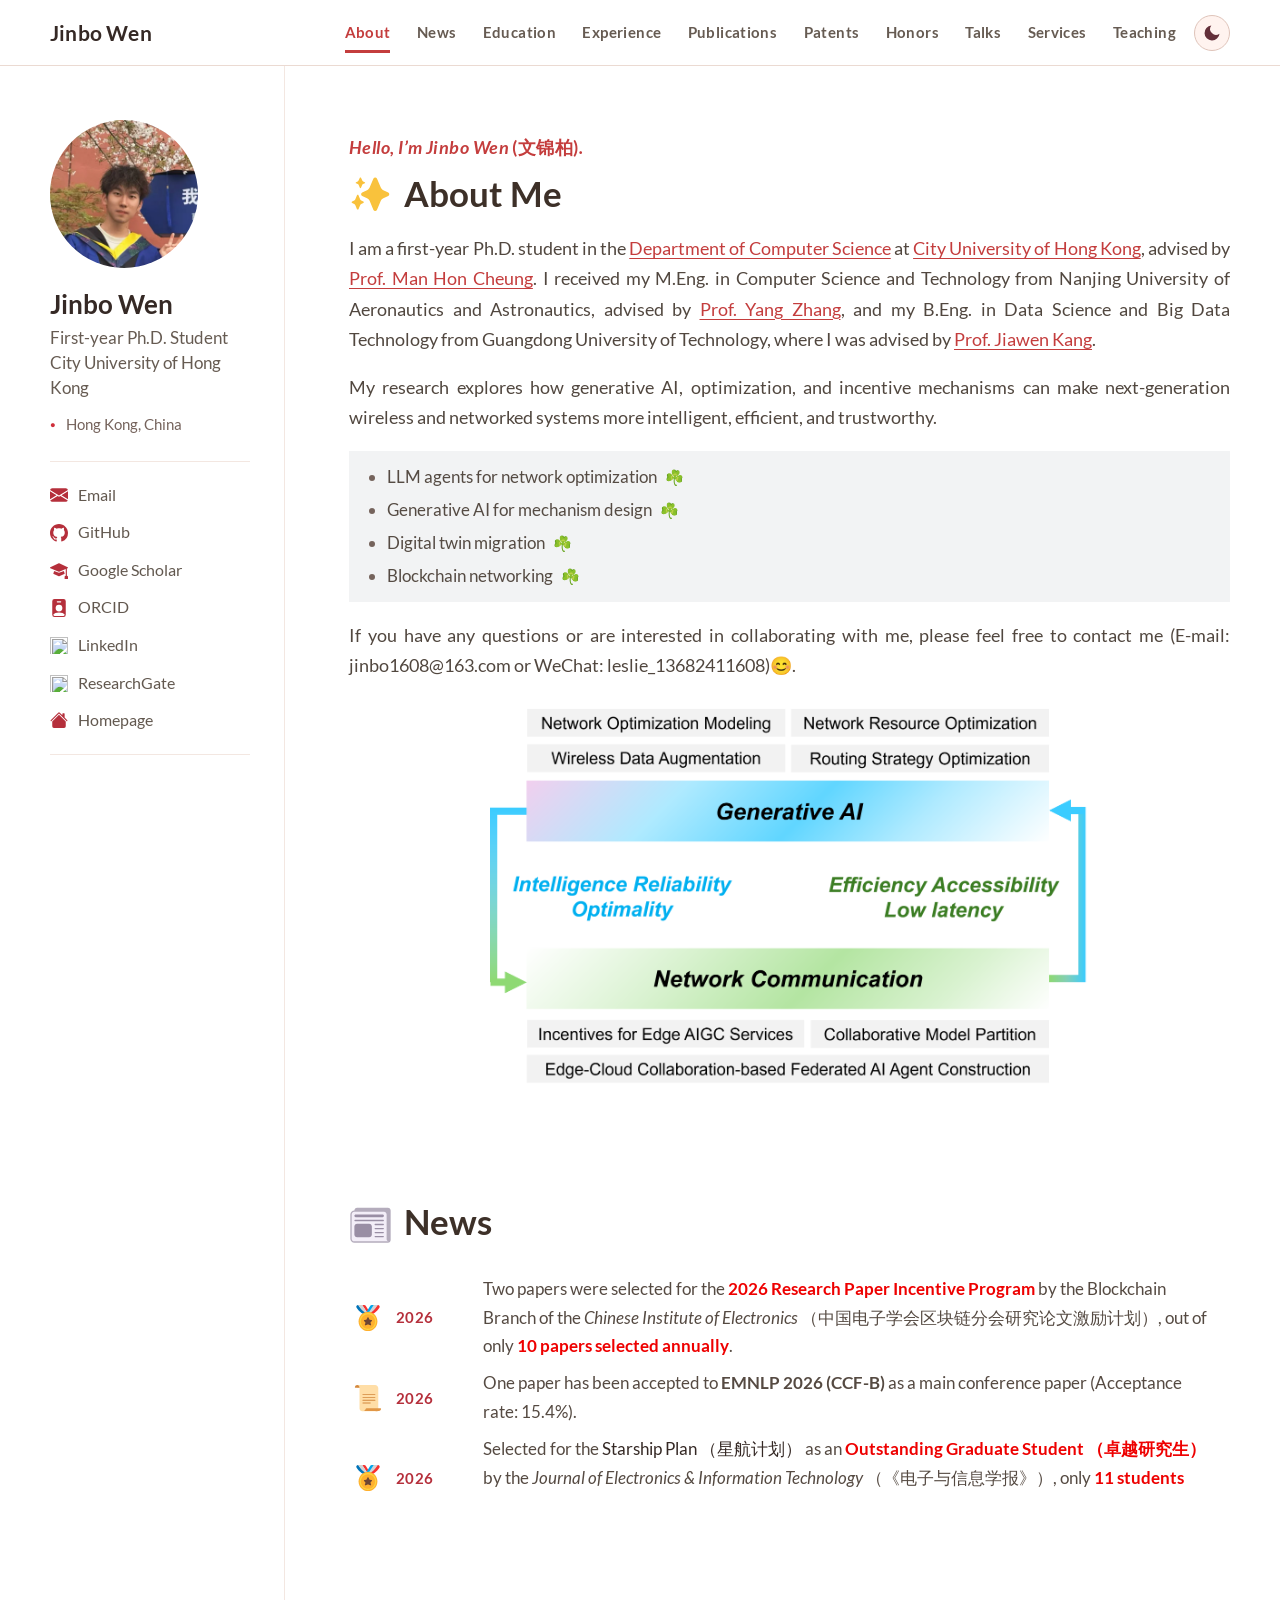
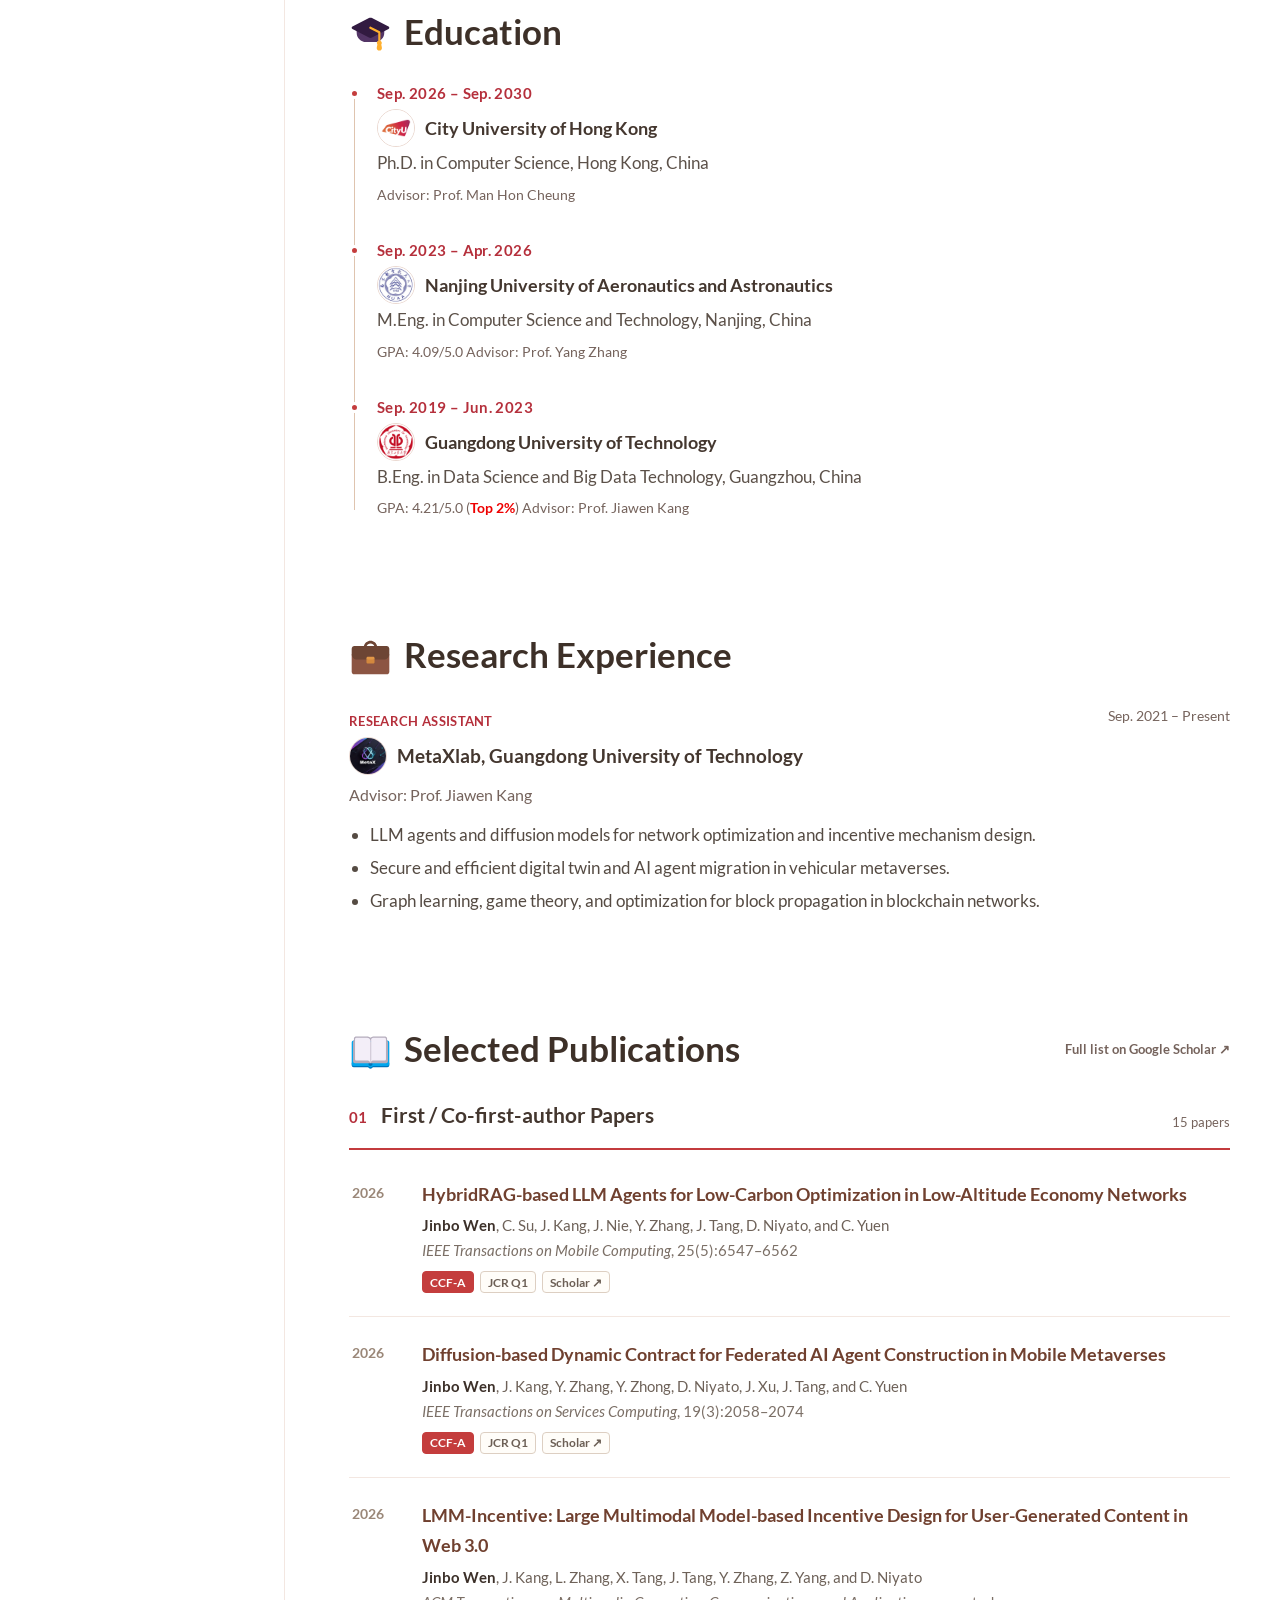
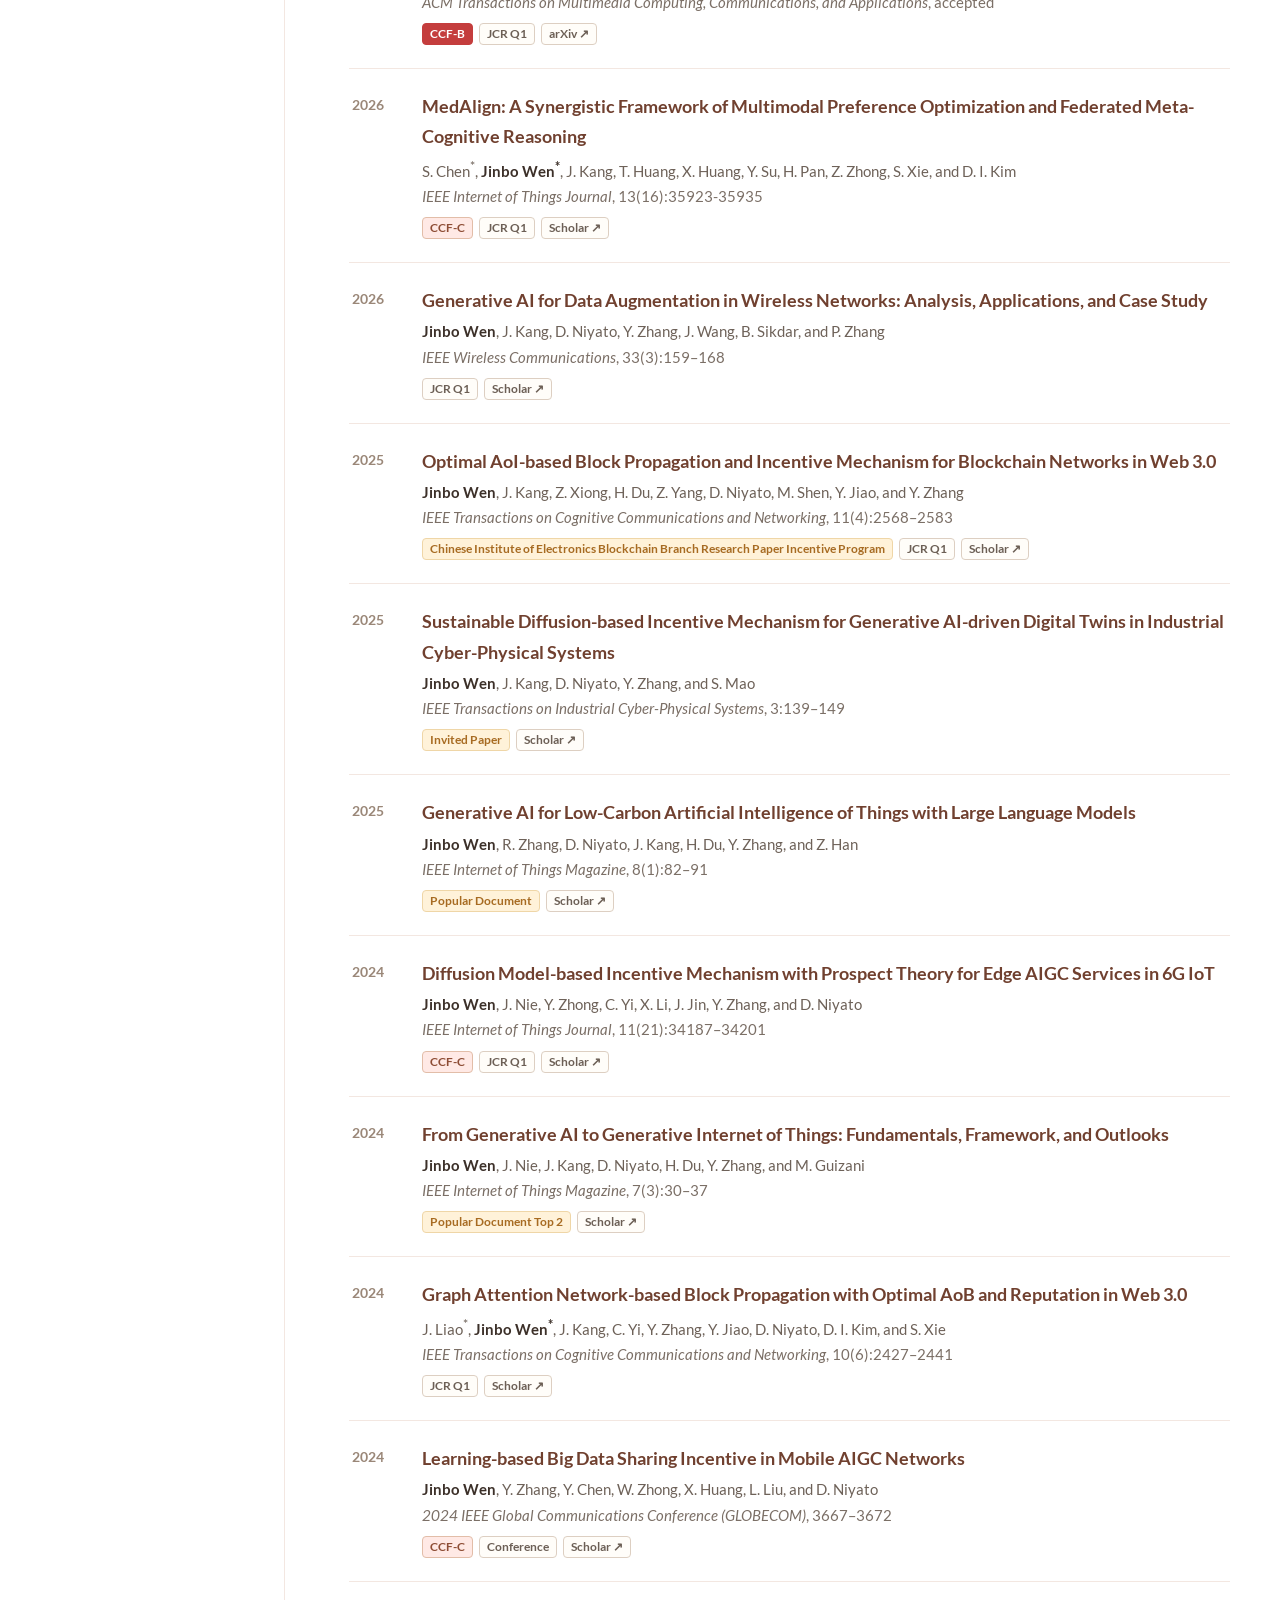
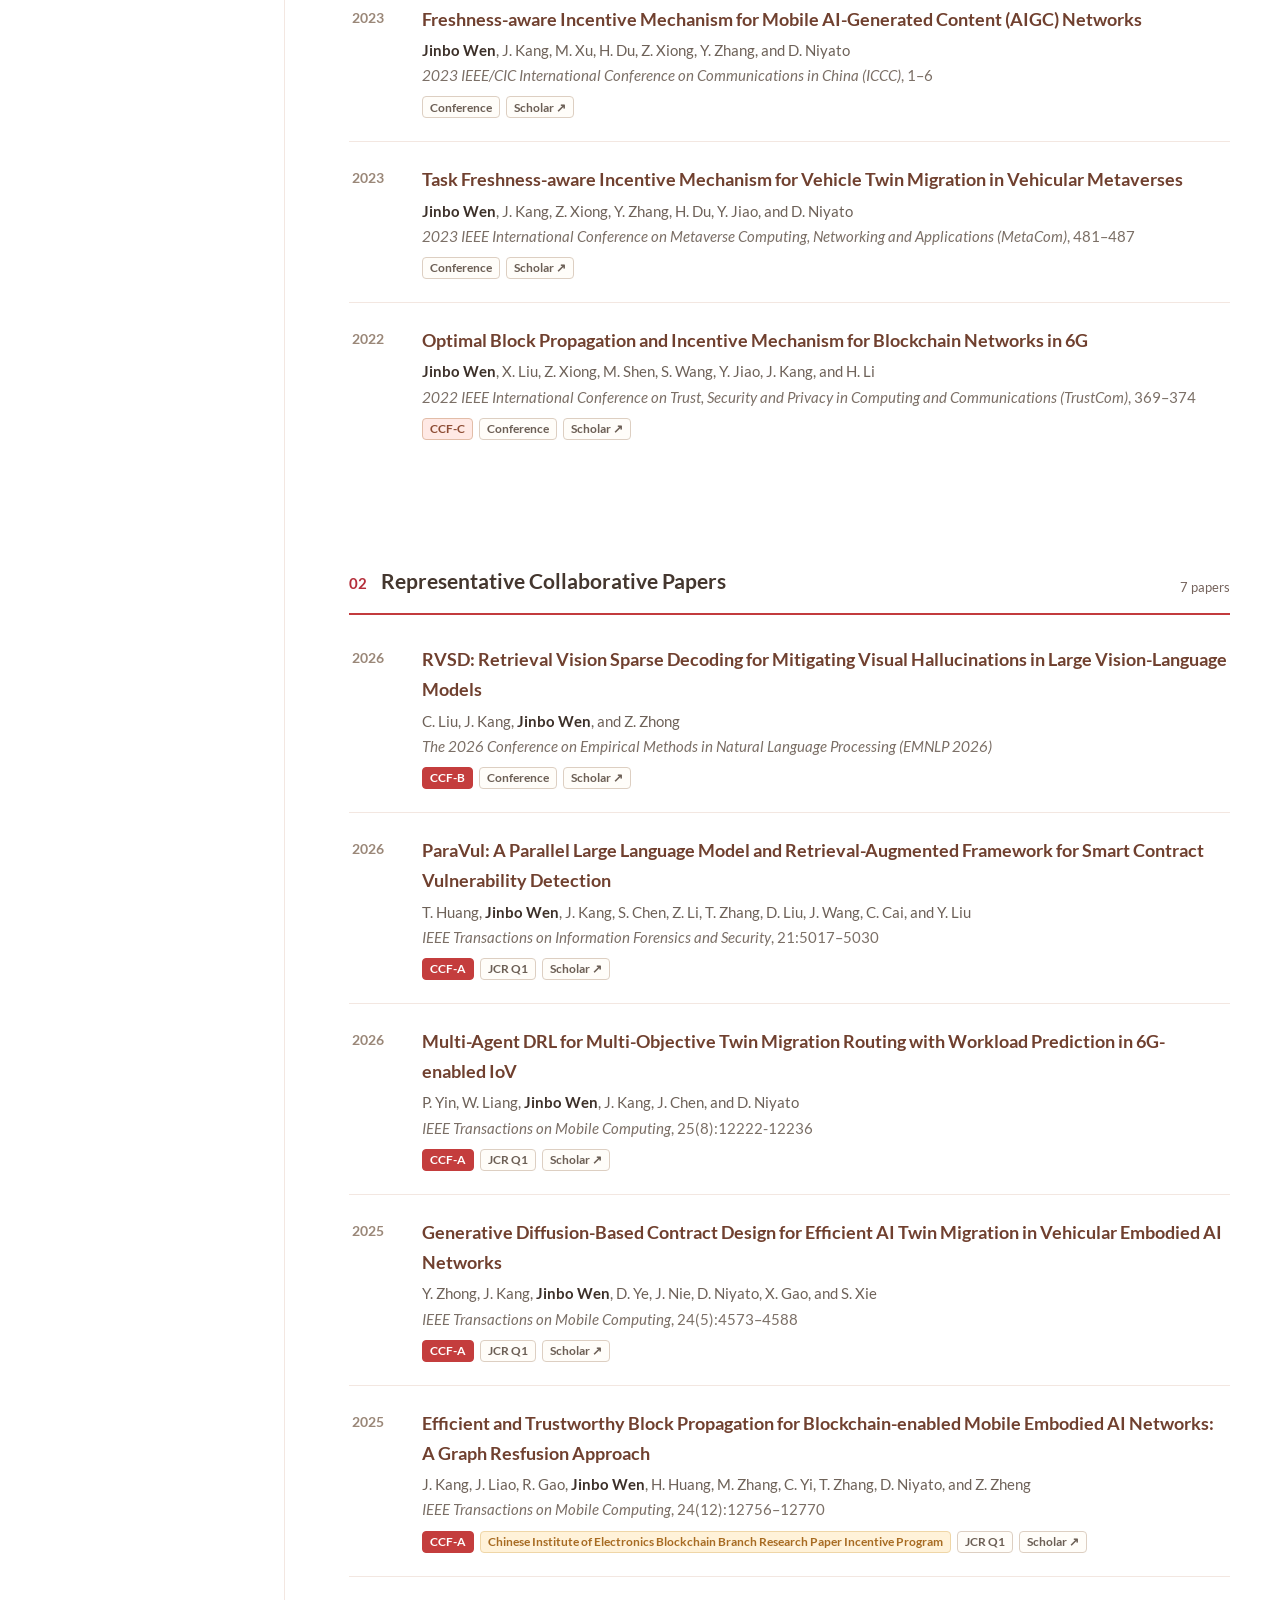
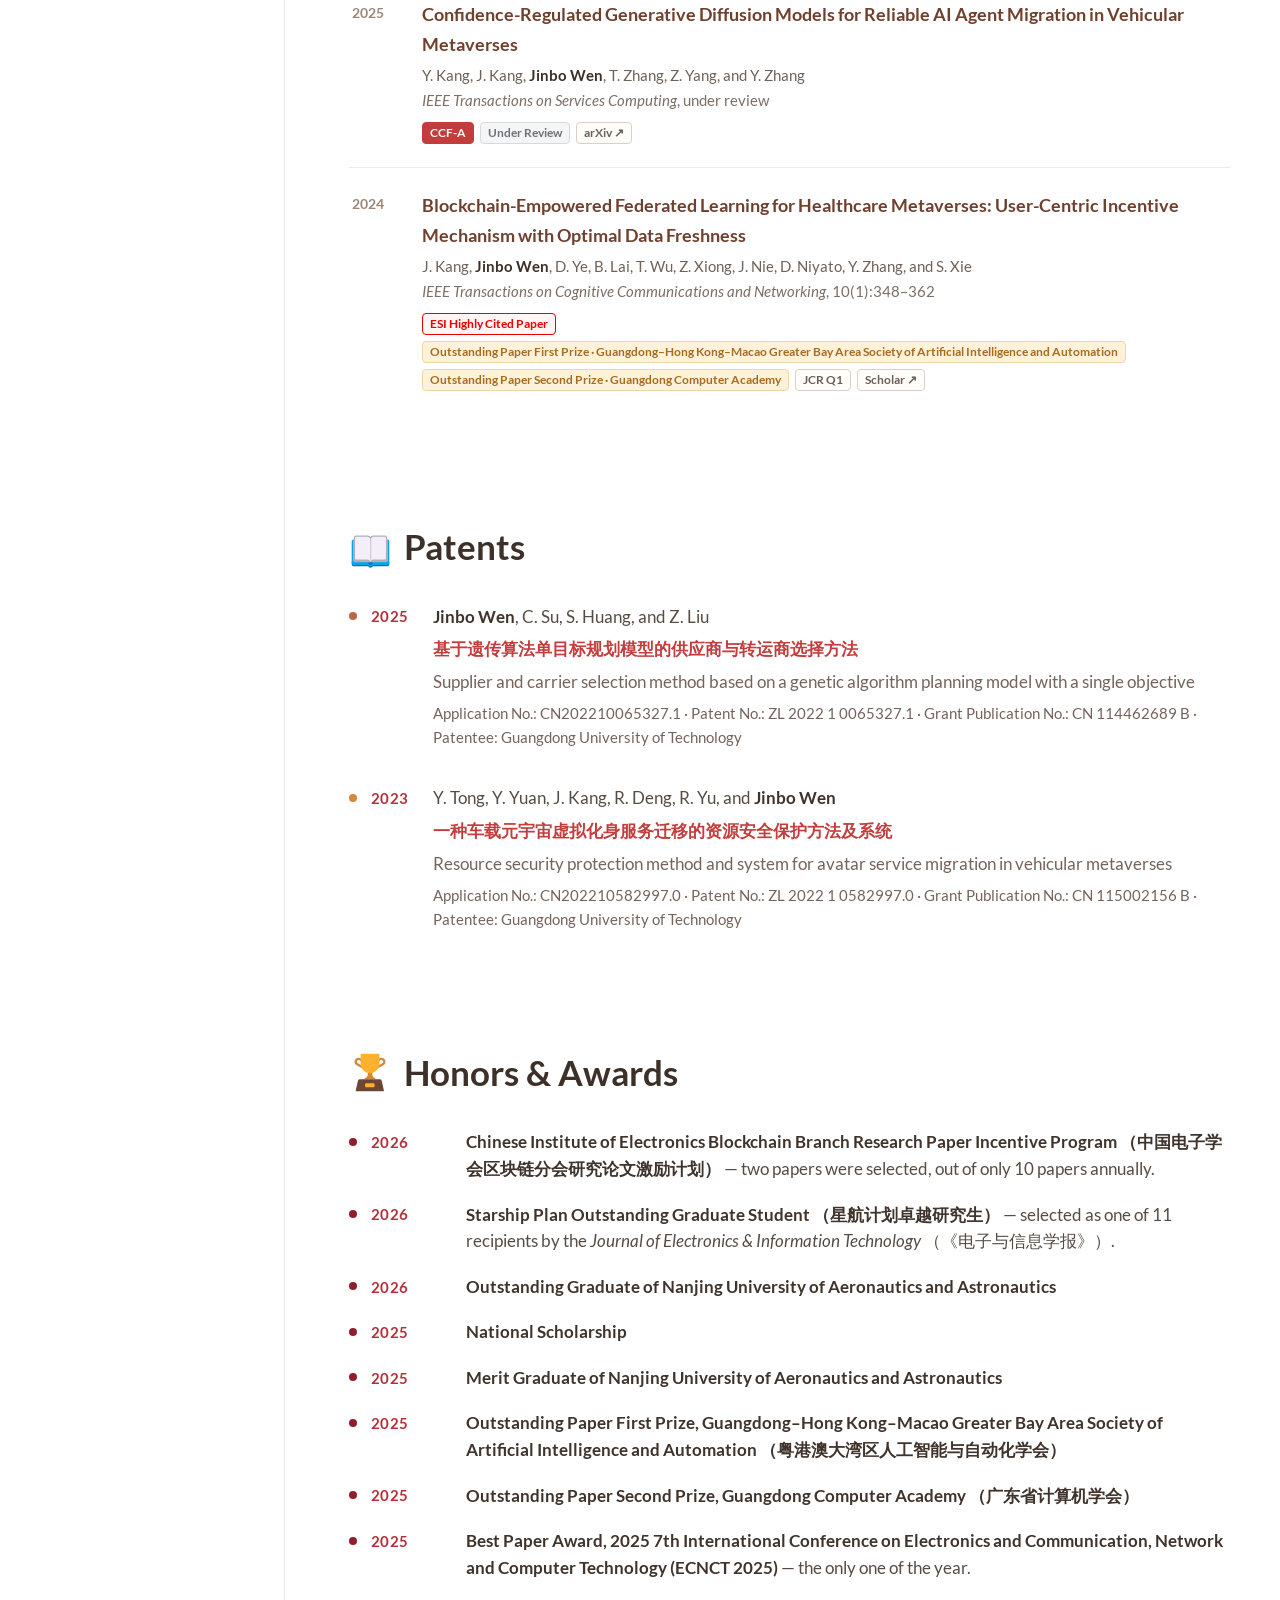
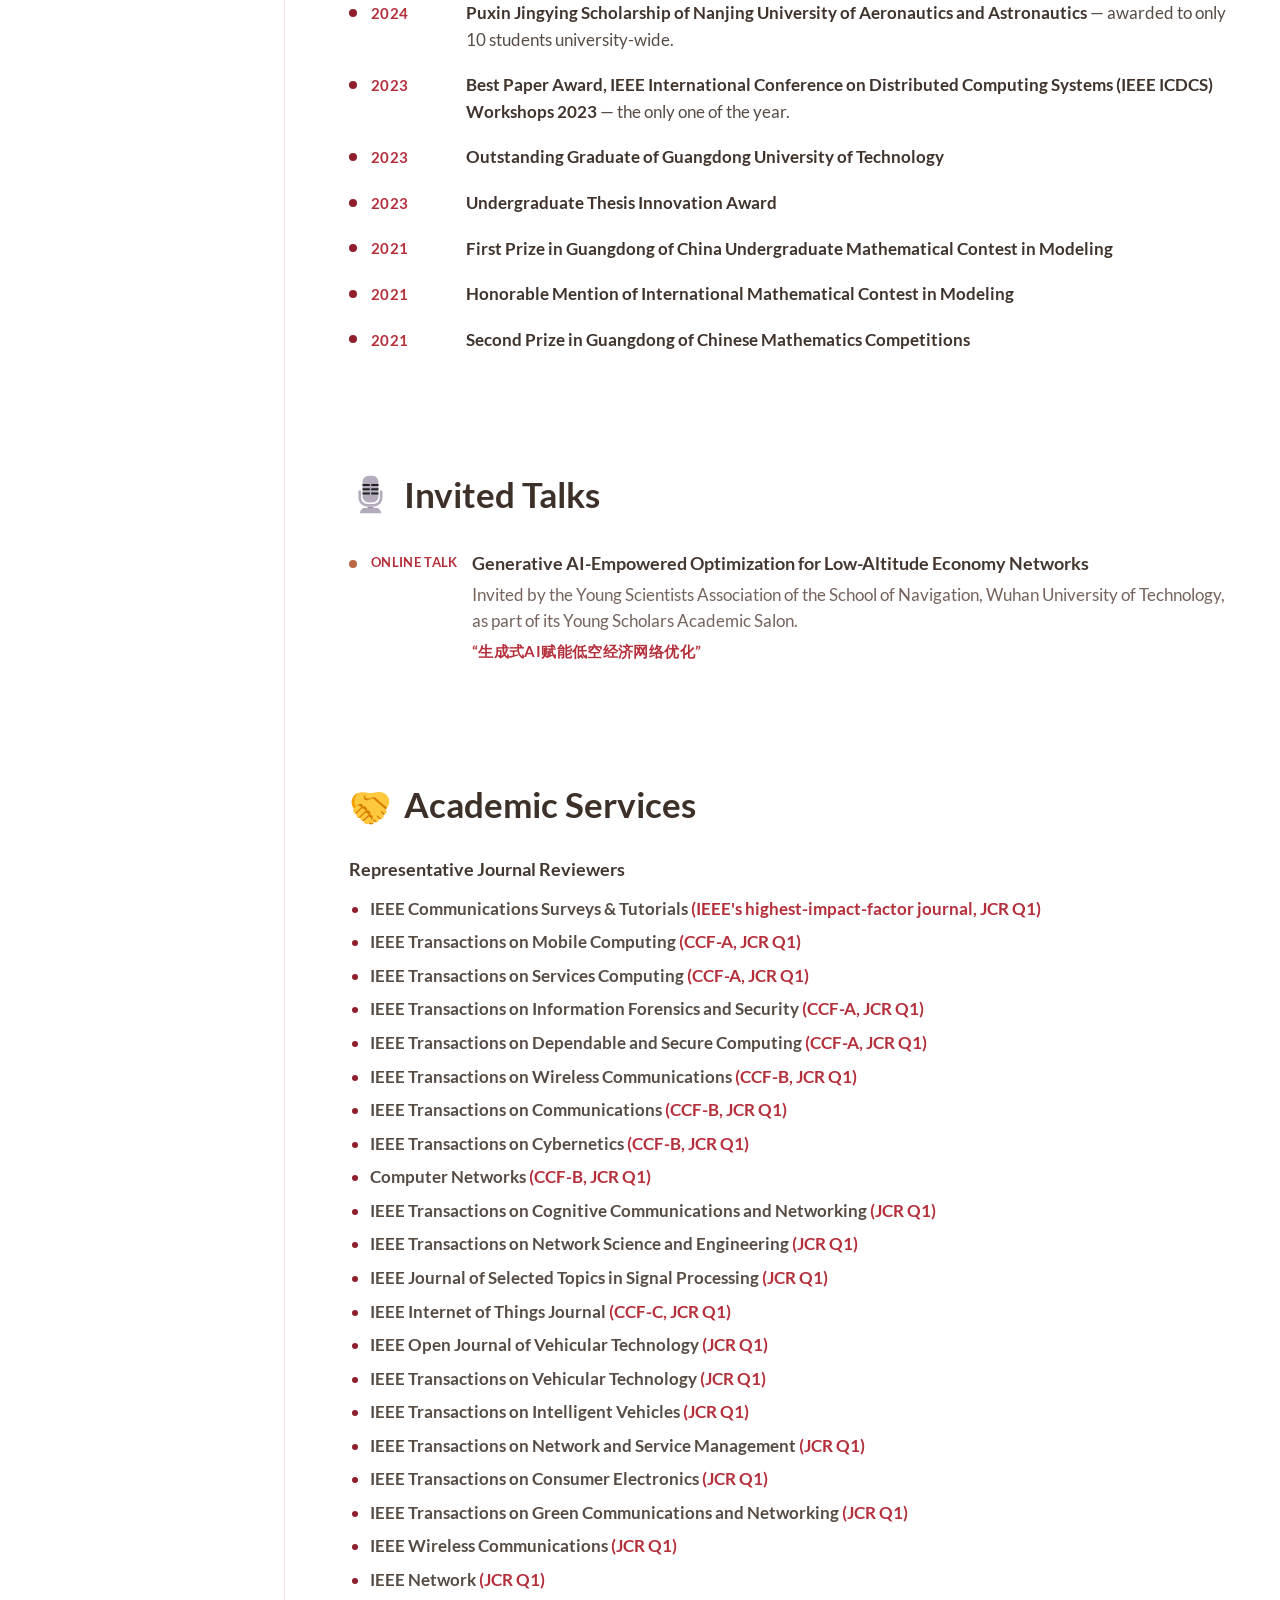
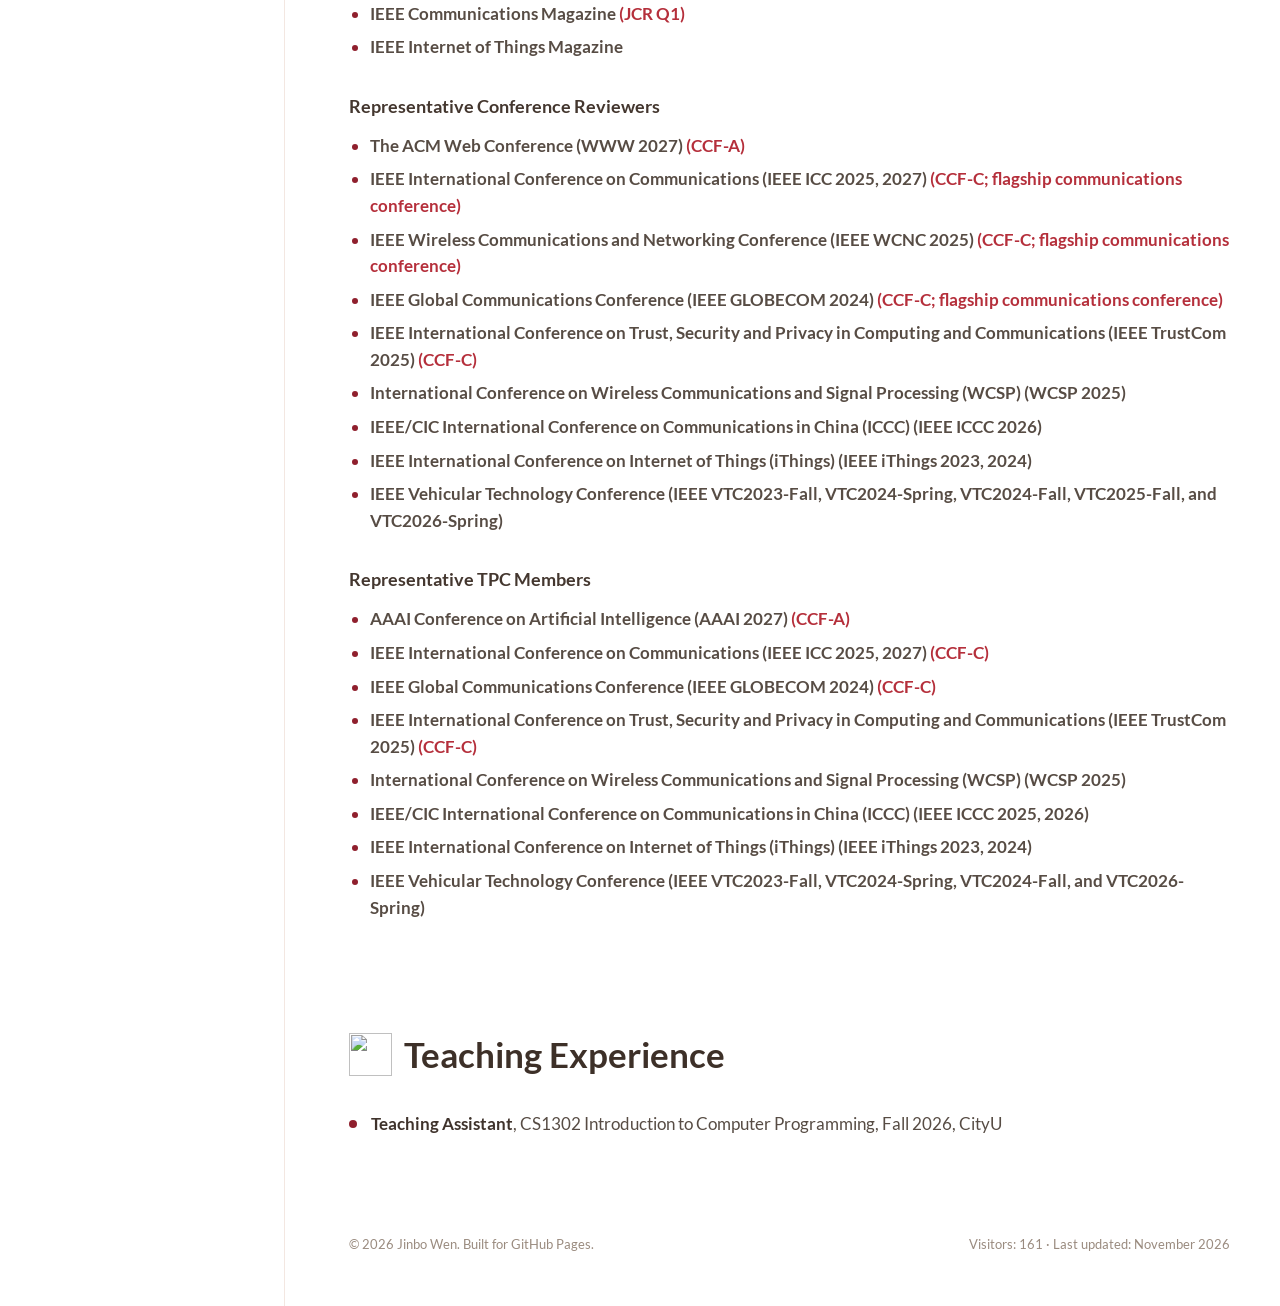
==== commit 3488919d: "Update index.html" ====
--- a/index.html
+++ b/index.html
@@ -178,22 +178,22 @@
             <div class="timeline-marker"></div>
             <div class="timeline-date">Sep. 2026 – Sep. 2030</div>
             <h3 class="institution-name"><img class="institution-logo" src="images/institutions/cityu.webp" alt="" aria-hidden="true" width="192" height="192" loading="lazy" decoding="async"><span>City University of Hong Kong</span></h3>
-            <p>Ph.D. in Computer Science · Hong Kong, China</p>
+            <p>Ph.D. in Computer Science, Hong Kong, China</p>
             <small>Advisor: Prof. Man Hon Cheung</small>
           </article>
           <article>
             <div class="timeline-marker"></div>
             <div class="timeline-date">Sep. 2023 – Apr. 2026</div>
             <h3 class="institution-name"><img class="institution-logo" src="images/institutions/nuaa.webp" alt="" aria-hidden="true" width="192" height="192" loading="lazy" decoding="async"><span>Nanjing University of Aeronautics and Astronautics</span></h3>
-            <p>M.Eng. in Computer Science and Technology · Nanjing, China</p>
-            <small>GPA: 4.09/5.0 · Advisor: Prof. Yang Zhang</small>
+            <p>M.Eng. in Computer Science and Technology, Nanjing, China</p>
+            <small>GPA: 4.09/5.0  Advisor: Prof. Yang Zhang</small>
           </article>
           <article>
             <div class="timeline-marker"></div>
             <div class="timeline-date">Sep. 2019 – Jun. 2023</div>
             <h3 class="institution-name"><img class="institution-logo" src="images/institutions/gdut.webp" alt="" aria-hidden="true" width="192" height="192" loading="lazy" decoding="async"><span>Guangdong University of Technology</span></h3>
-            <p>B.Eng. in Data Science and Big Data Technology · Guangzhou, China</p>
-            <small>GPA: 4.21/5.0 (<strong class="rank-highlight">Top 2%</strong>) · Advisor: Prof. Jiawen Kang</small>
+            <p>B.Eng. in Data Science and Big Data Technology, Guangzhou, China</p>
+            <small>GPA: 4.21/5.0 (<strong class="rank-highlight">Top 2%</strong>)  Advisor: Prof. Jiawen Kang</small>
           </article>
         </div>
       </section>
